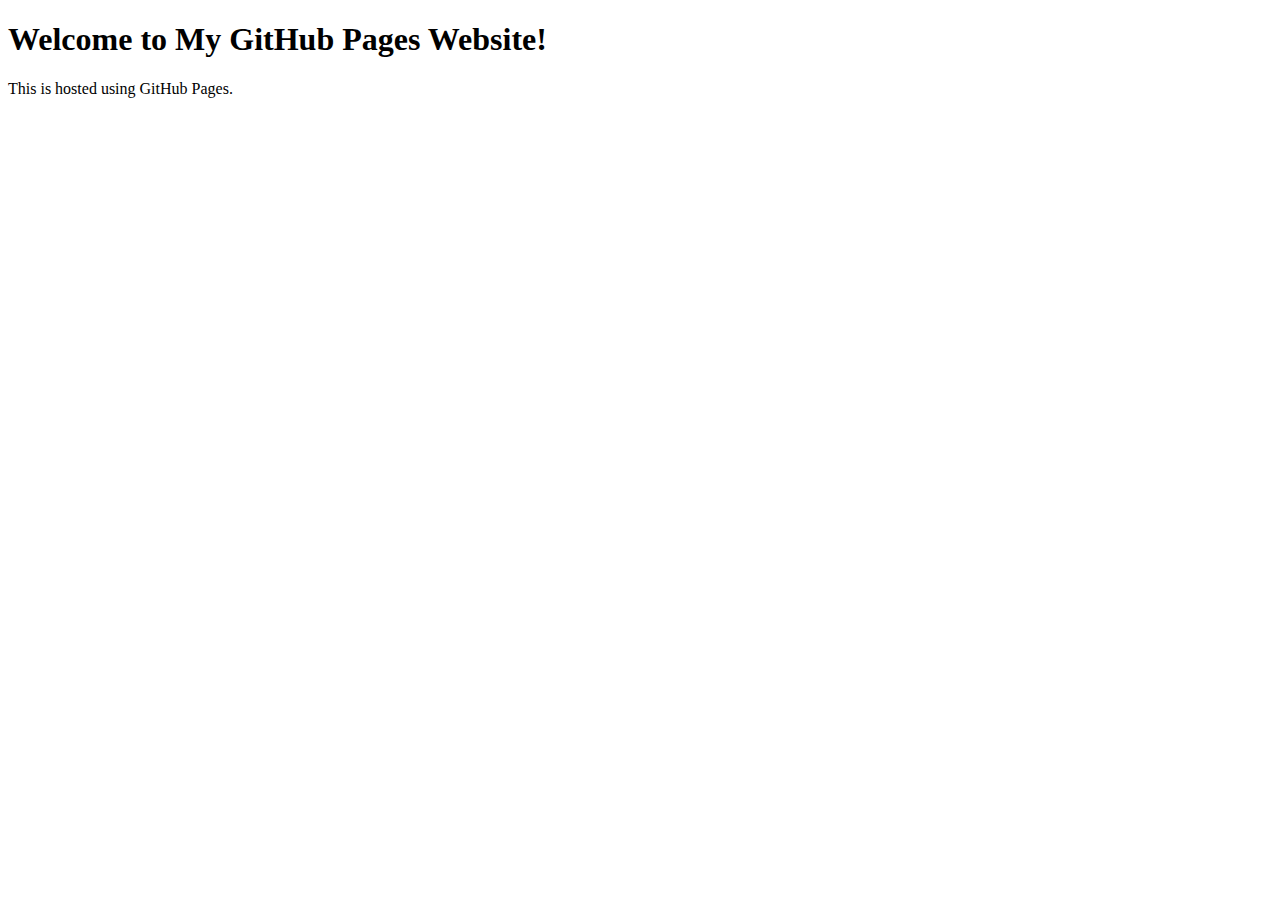
==== index.html @ c1a9a984 "Created index file" ====
<!DOCTYPE html>
<html lang="en">
<head>
    <meta charset="UTF-8">
    <title>My GitHub Page</title>
</head>
<body>
    <h1>Welcome to My GitHub Pages Website!</h1>
    <p>This is hosted using GitHub Pages.</p>
</body>
</html>
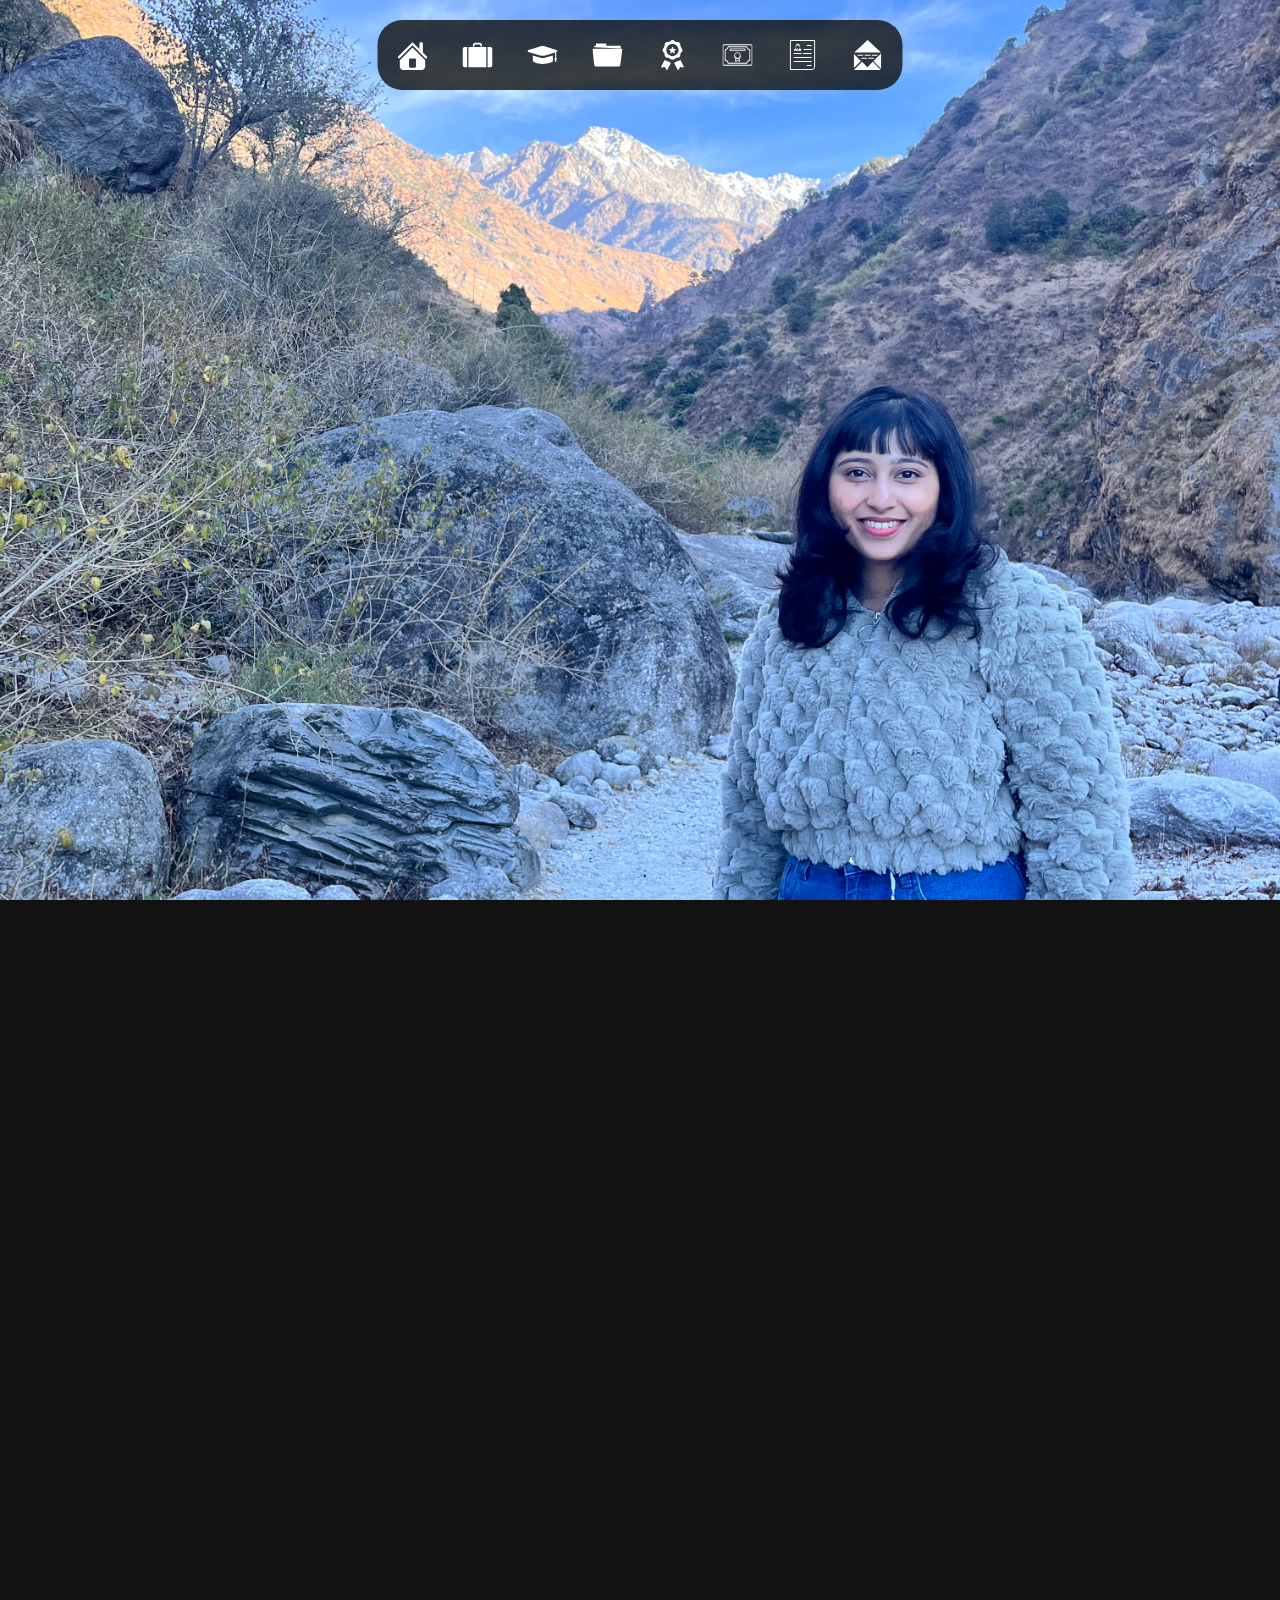
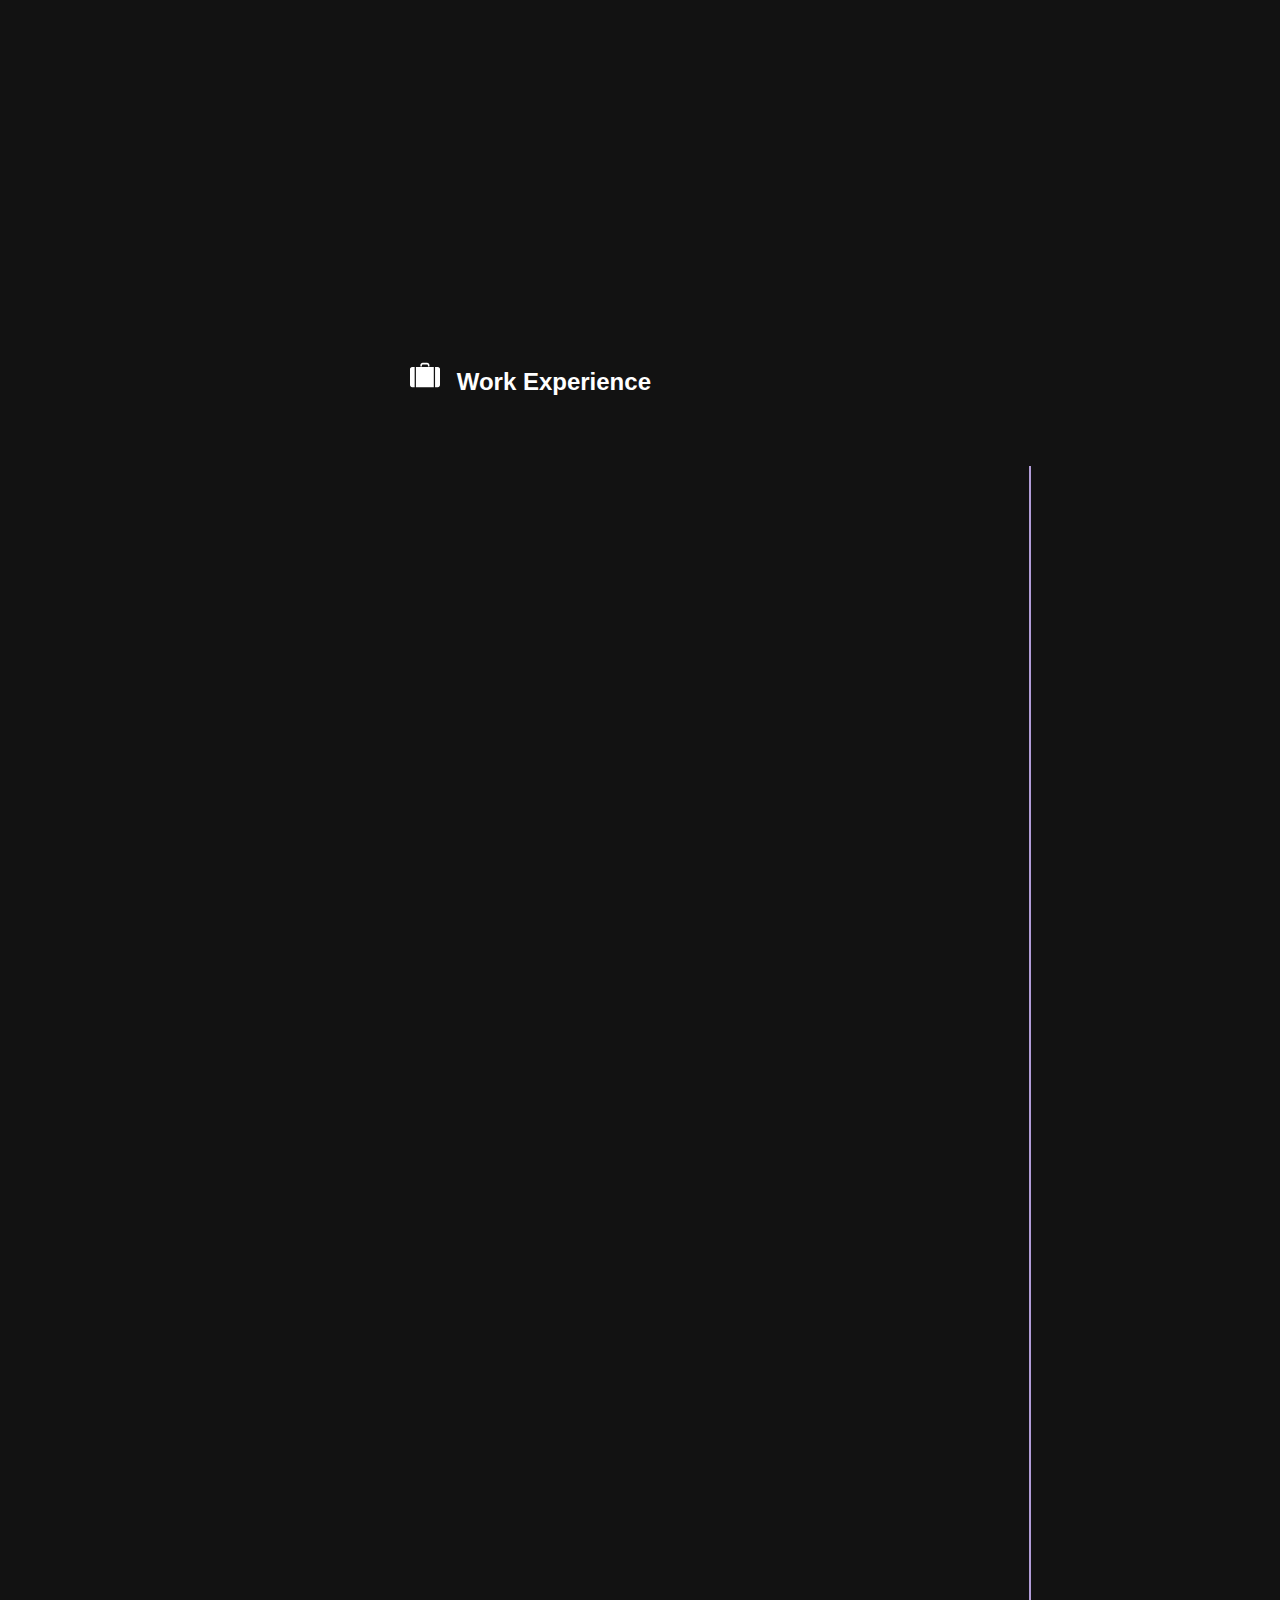
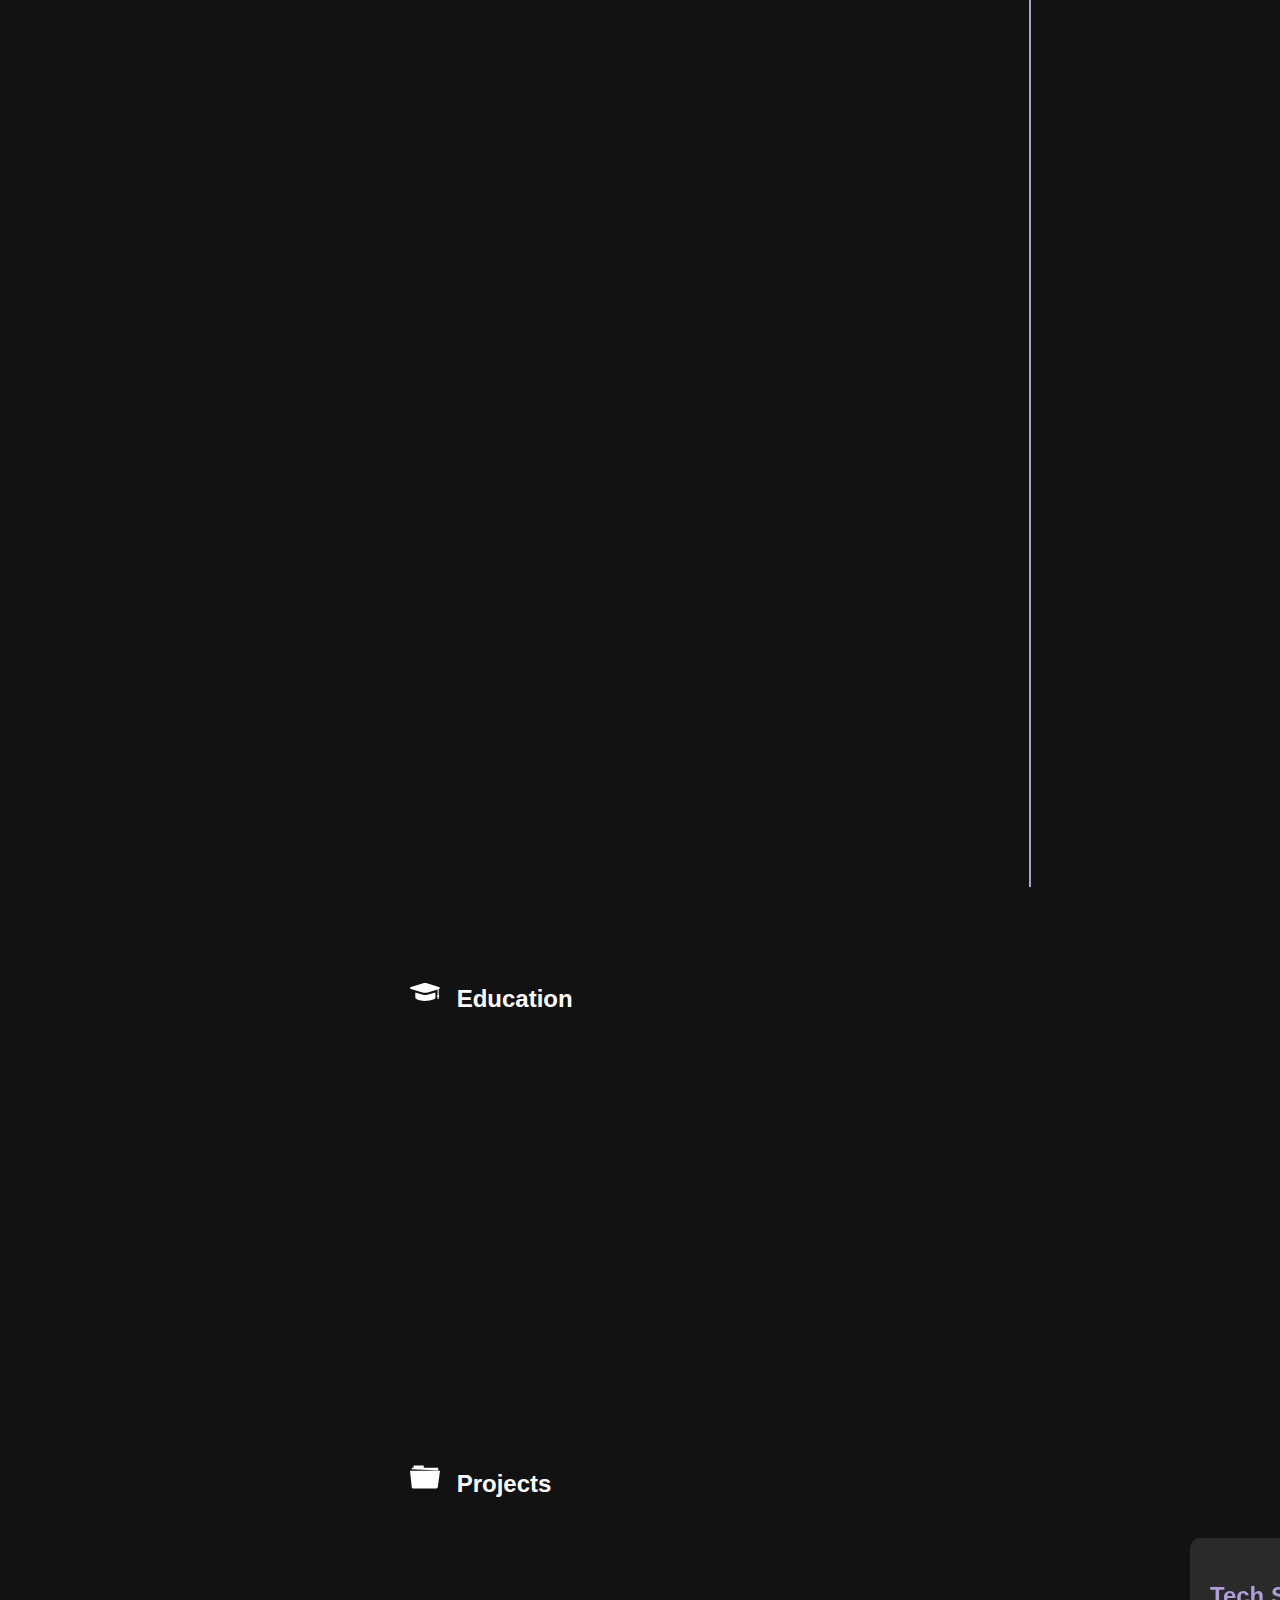
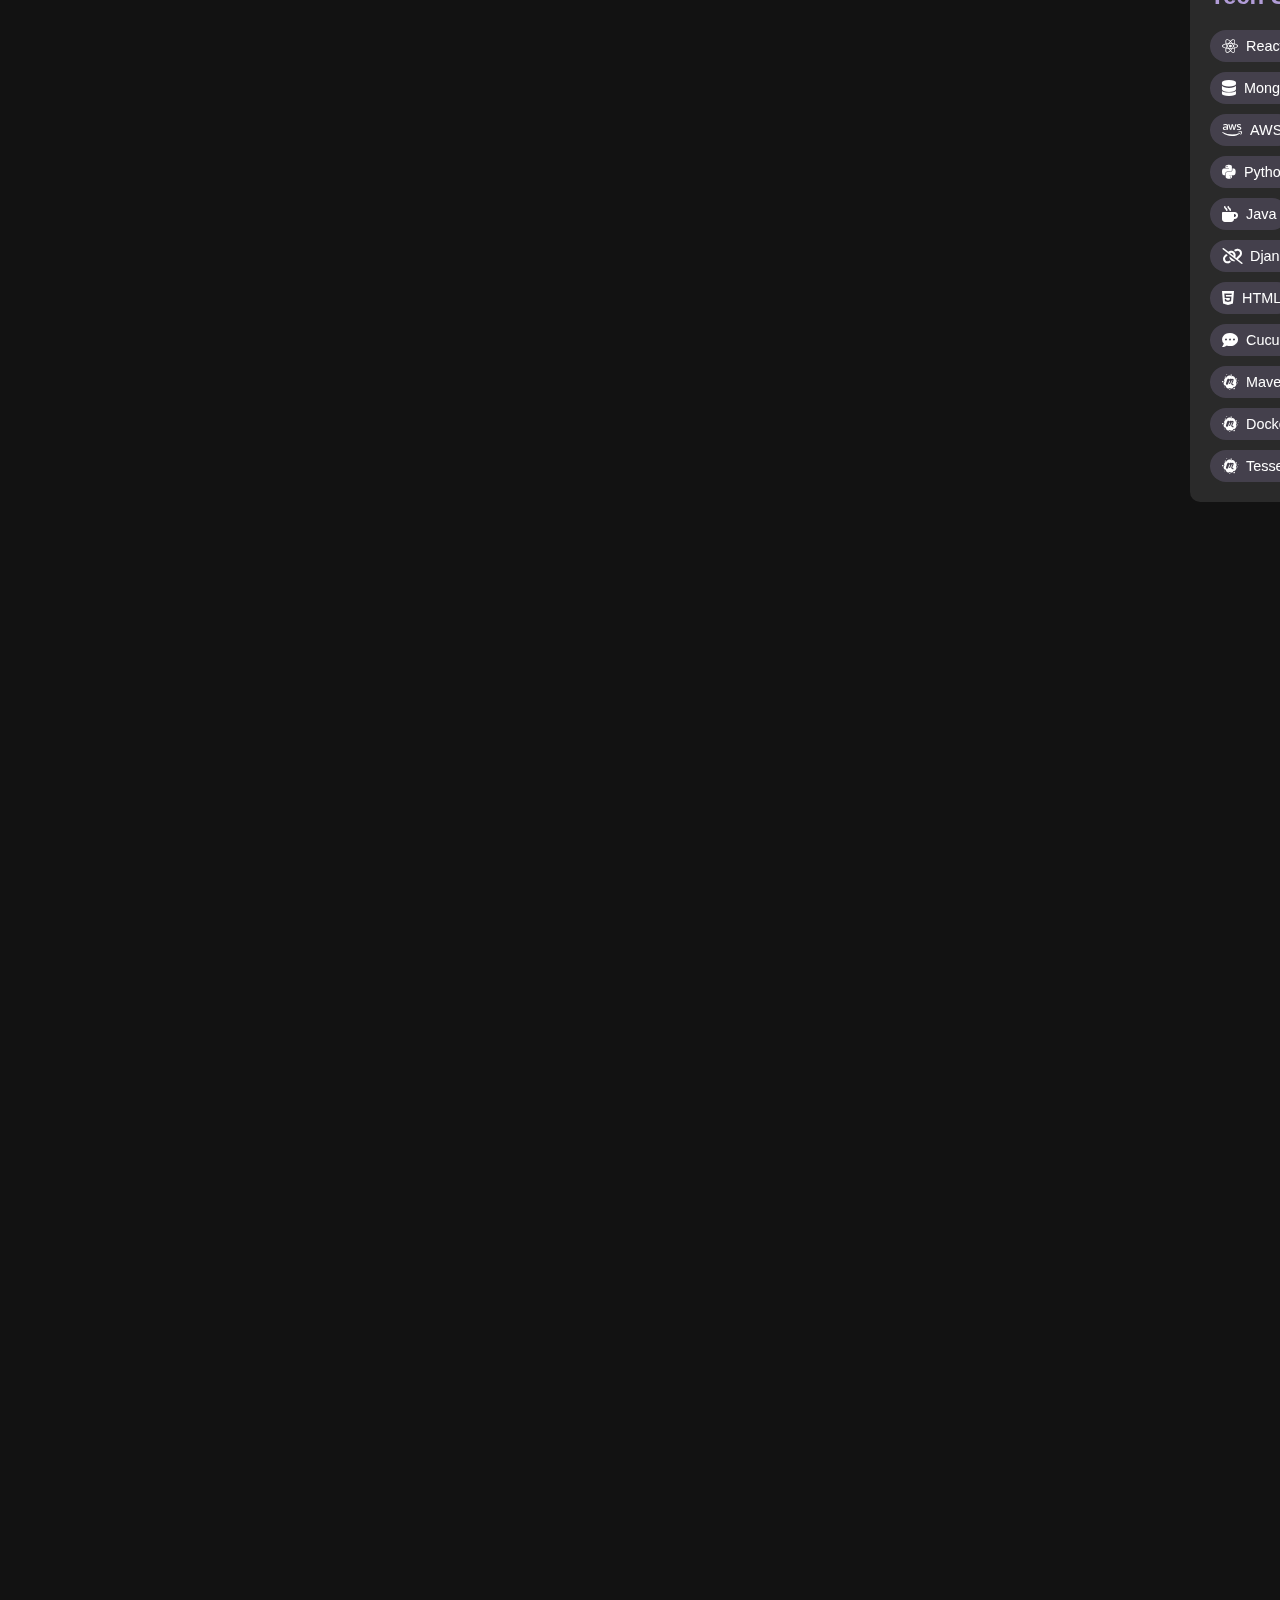
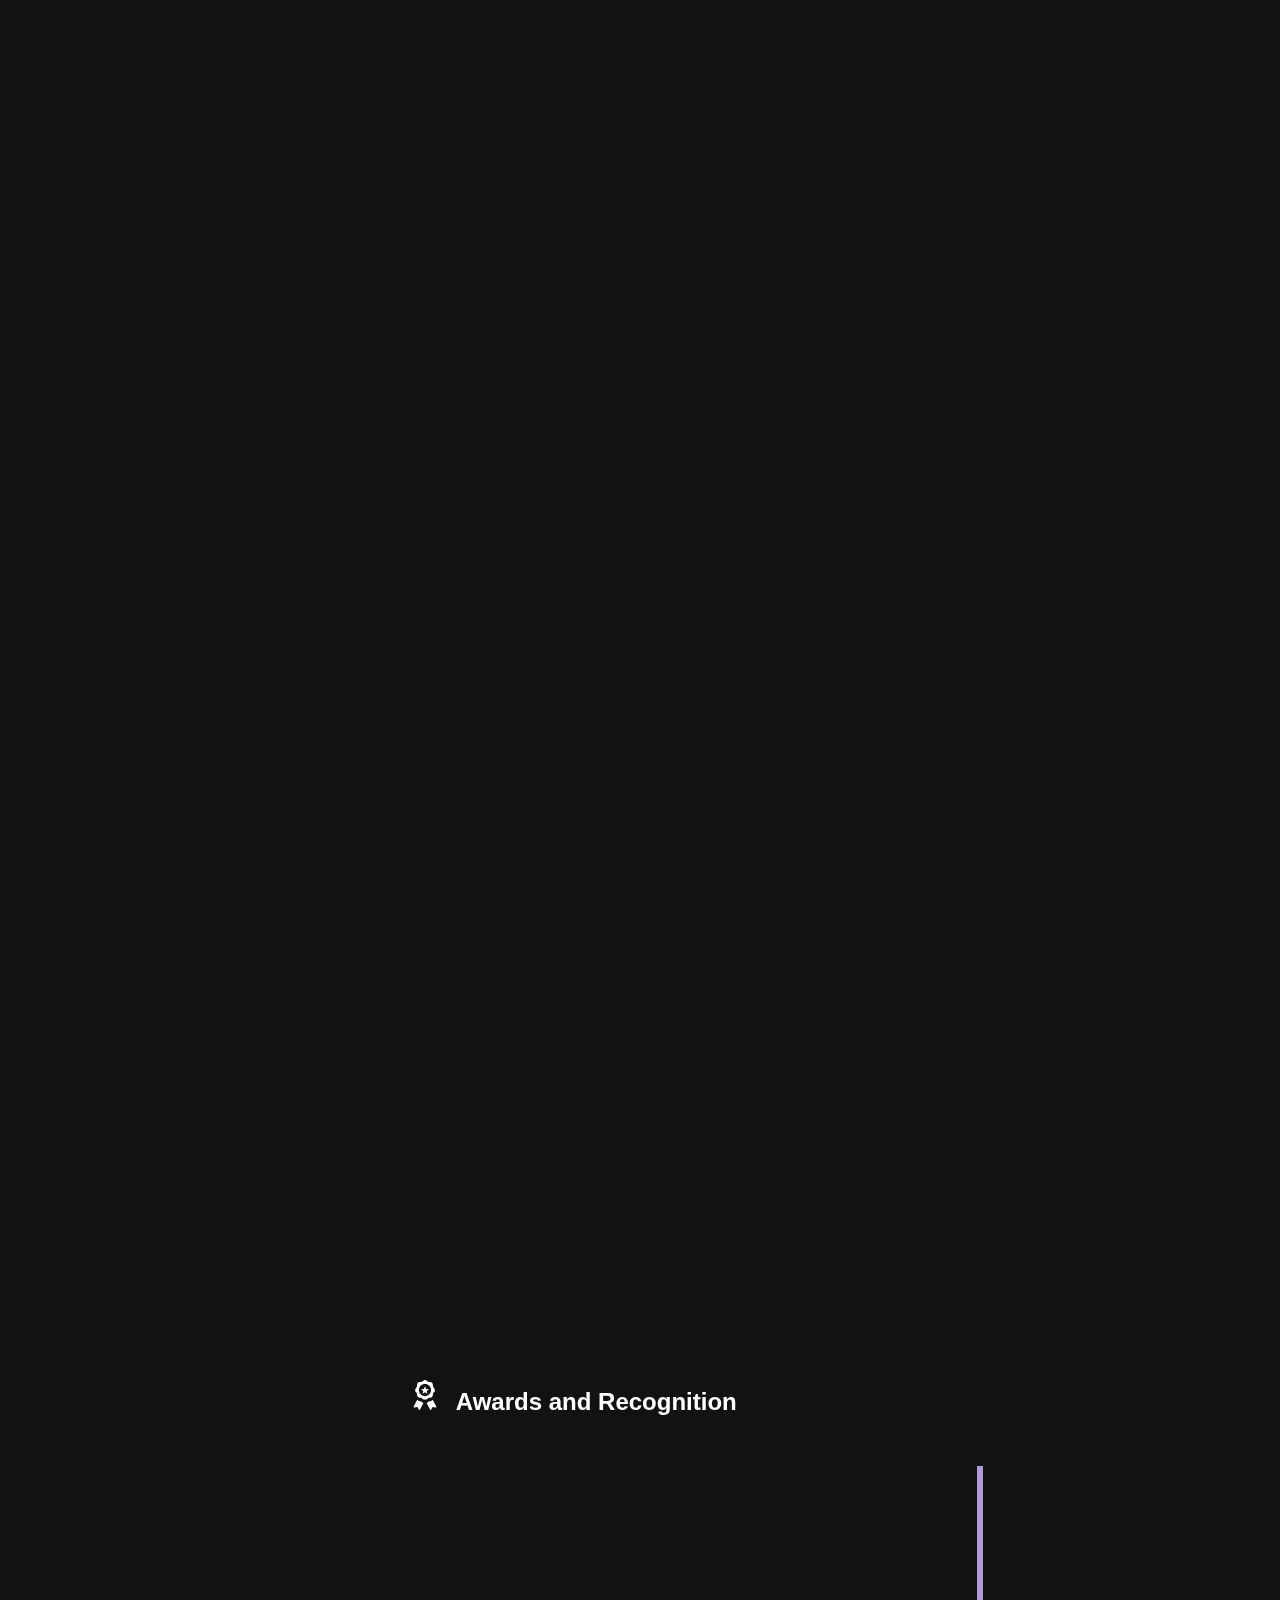
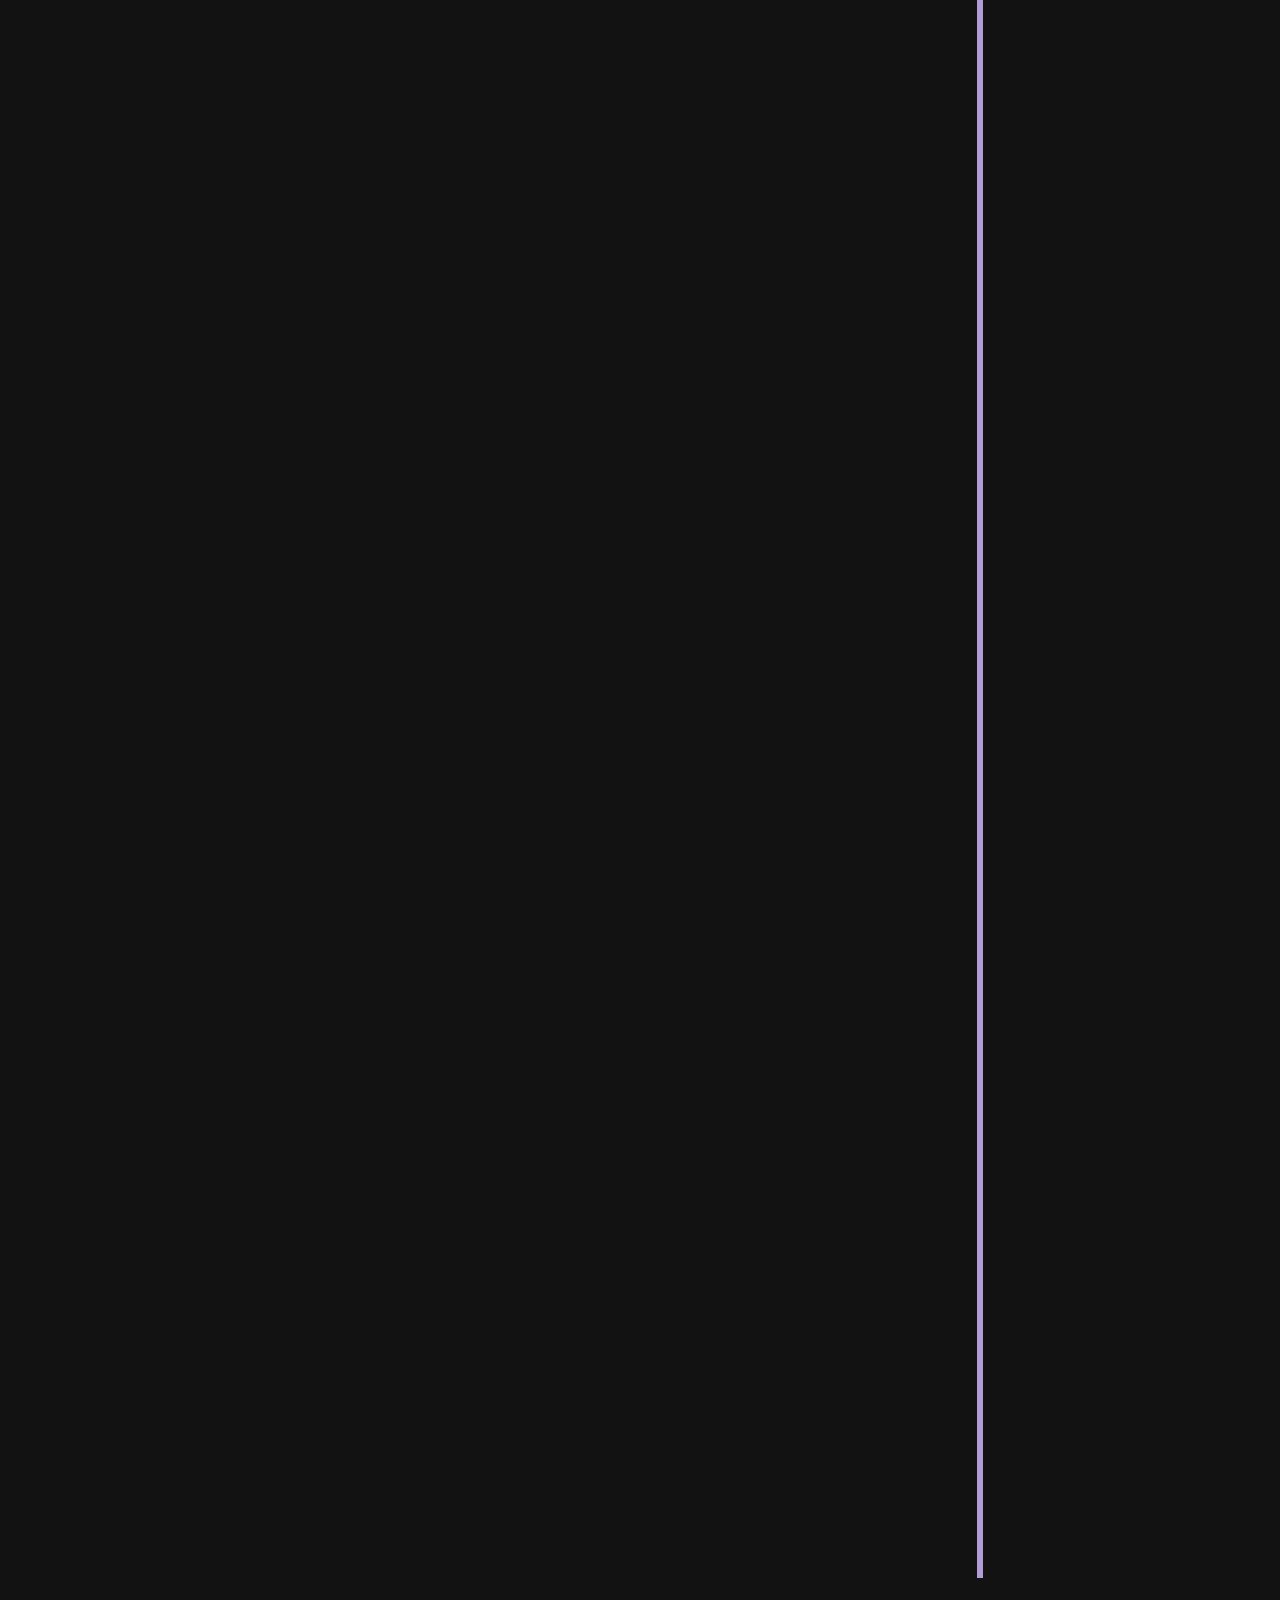
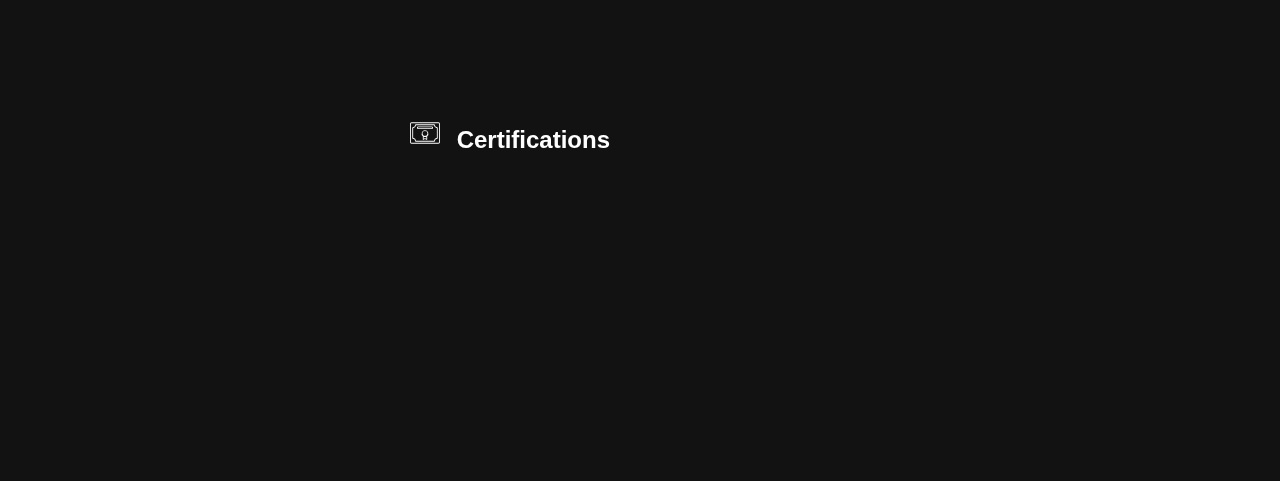
==== commit 953dc5ab: "Update index.html" ====
--- a/index.html
+++ b/index.html
@@ -1,11 +1,719 @@
 <!DOCTYPE html>
 <html lang="en">
+
 <head>
     <meta charset="UTF-8">
-    <title>My GitHub Page</title>
+    <meta name="viewport" content="width=device-width, initial-scale=1.0">
+    <title>Sarah Naik</title>
+    <link rel="icon" href="favicon.svg"/>
+    <link rel="stylesheet" href="styles.css">
+    <link rel="stylesheet" href="https://cdnjs.cloudflare.com/ajax/libs/font-awesome/6.0.0-beta3/css/all.min.css">
 </head>
+
 <body>
-    <h1>Welcome to My GitHub Pages Website!</h1>
-    <p>This is hosted using GitHub Pages.</p>
+    <nav class="navbar">
+        <div class="nav-links">
+            <a href="#fullPageImage" data-description="Home">
+                <svg xmlns="http://www.w3.org/2000/svg" x="0px" y="0px" width="100" height="100" viewBox="0 0 26 26">
+                    <path
+                        d="M 20 2.03125 C 19.449219 2.03125 19 2.480469 19 3.03125 L 19 7.8125 L 13.71875 2.53125 C 13.328125 2.140625 12.671875 2.140625 12.28125 2.53125 L 0.5625 14.28125 C 0.171875 14.671875 0.171875 15.296875 0.5625 15.6875 C 0.953125 16.078125 1.578125 16.078125 1.96875 15.6875 L 13 4.65625 L 24.0625 15.71875 C 24.257813 15.914063 24.523438 16.03125 24.78125 16.03125 C 25.039063 16.03125 25.273438 15.914063 25.46875 15.71875 C 25.859375 15.328125 25.859375 14.703125 25.46875 14.3125 L 22 10.84375 L 22 3.03125 C 22 2.480469 21.550781 2.03125 21 2.03125 Z M 13 6.5 L 2 17.5 L 2 23 C 2 24.65625 3.34375 26 5 26 L 21 26 C 22.65625 26 24 24.65625 24 23 L 24 17.5 Z M 11 16 L 15 16 C 15.550781 16 16 16.449219 16 17 L 16 23 C 16 23.550781 15.550781 24 15 24 L 11 24 C 10.449219 24 10 23.550781 10 23 L 10 17 C 10 16.449219 10.449219 16 11 16 Z">
+                    </path>
+                </svg>
+            </a>
+            <a href="#work" data-description="Work Experience">
+                <svg version="1.1" id="Layer_1" xmlns="http://www.w3.org/2000/svg"
+                    xmlns:xlink="http://www.w3.org/1999/xlink" x="0px" y="0px" viewBox="0 0 122.88 99.83"
+                    style="enable-background:new 0 0 122.88 99.83" xml:space="preserve">
+                    <style type="text/css">
+                        .st0 {
+                            fill-rule: evenodd;
+                            clip-rule: evenodd;
+                        }
+                    </style>
+                    <path class="st0"
+                        d="M8.79,17.04h10.27v82.79H8.79C3.95,99.83,0,95.88,0,91.04V25.82C0,20.99,3.95,17.04,8.79,17.04L8.79,17.04z M52.34,0h17.49c5.44,0,9.89,4.45,9.89,9.89v5.28h-6.3v-5.3c0-1.91-1.56-3.47-3.47-3.47H52.22c-1.91,0-3.47,1.56-3.47,3.47v5.3 h-6.3V9.89C42.45,4.45,46.9,0,52.34,0L52.34,0z M24.28,17.04h73.15v82.79H24.28V17.04L24.28,17.04z M102.65,17.04h11.44 c4.83,0,8.79,3.95,8.79,8.79v65.22c0,4.83-3.95,8.79-8.79,8.79h-11.44V17.04L102.65,17.04z" />
+                </svg>
+            </a>
+            <a href="#education" data-description="Education">
+                <svg version="1.1" id="Layer_1" xmlns="http://www.w3.org/2000/svg"
+                    xmlns:xlink="http://www.w3.org/1999/xlink" x="0px" y="0px" viewBox="0 0 122.88 73.27"
+                    style="enable-background:new 0 0 122.88 73.27" xml:space="preserve">
+                    <style type="text/css">
+                        <![CDATA[
+                        .st0 {
+                            fill-rule: evenodd;
+                            clip-rule: evenodd;
+                        }
+                        ]]>
+                    </style>
+                    <path class="st0"
+                        d="M104.27,58.88l-0.54-19.99l-32.85,9.49c-2.96,0.65-5.88,0.96-8.74,0.97c-3.07,0.01-6.09-0.32-9.06-0.97 L21.7,38.79v20.27c0.9,10.53,31.11,13.75,40.38,14.19c7.43,0.36,36.78-3.52,40.64-9.57C103.55,62.36,104.07,60.76,104.27,58.88 L104.27,58.88z M117.58,24.5v24.43h0.77c0.53,0,0.96,0.43,0.96,0.96v6.57c0,0.52-0.43,0.96-0.96,0.96h-0.77v2.3 c0.98,0.18,1.73,1.05,1.73,2.08v0c0,1.16-0.96,2.12-2.12,2.12h-3.79c-1.16,0-2.12-0.95-2.12-2.12v0c0-1.03,0.75-1.9,1.73-2.08v-2.3 h-0.77c-0.52,0-0.96-0.43-0.96-0.96v-6.57c0-0.53,0.43-0.96,0.96-0.96h0.77v-23L73.03,38.35c-7.24,1.72-14.48,1.84-21.72,0 L7.18,25.18l-3.99-1.19c-4.97-2.03-3.73-6.8,0.9-7.9L54,1.19c5.15-1.47,10.29-1.7,15.44,0l49.01,14.72 c5.33,1.3,6.38,6.23,0.18,8.26L117.58,24.5L117.58,24.5z" />
+                </svg>
+            </a>
+            <a href="#projects" data-description="Projects">
+                <svg version="1.1" id="Layer_1" xmlns="http://www.w3.org/2000/svg"
+                    xmlns:xlink="http://www.w3.org/1999/xlink" x="0px" y="0px" viewBox="0 0 122.88 94.03"
+                    style="enable-background:new 0 0 122.88 94.03" xml:space="preserve">
+                    <style type="text/css">
+                        .st0 {
+                            fill-rule: evenodd;
+                            clip-rule: evenodd;
+                        }
+                    </style>
+                    <path class="st0"
+                        d="M7.27,8.75h7.18V0h41.95v8.75h59.17v11.71l-108.3-5.2V8.75L7.27,8.75z M0,21.61h122.88l-9.07,66.7 c-0.42,3.11-2.59,5.72-5.73,5.72H12.73c-3.14,0-5.4-2.59-5.73-5.73L0,21.61L0,21.61z" />
+                </svg>
+            </a>
+            <a href="#awards" data-description="Awards">
+                <svg version="1.1" id="Layer_1" xmlns="http://www.w3.org/2000/svg"
+                    xmlns:xlink="http://www.w3.org/1999/xlink" x="0px" y="0px" viewBox="0 0 92.35 122.88"
+                    style="enable-background:new 0 0 92.35 122.88" xml:space="preserve">
+                    <style type="text/css">
+                        .st0 {
+                            fill-rule: evenodd;
+                            clip-rule: evenodd;
+                        }
+                    </style>
+                    <path class="st0"
+                        d="M46.18,0.01c2.17-0.09,3.88,0.66,5.61,1.76c2.19,1.39,4.66,4.14,7.71,5.88c4.29,2.45,12.23-0.93,16.29,5.11 c2.37,3.52,2.48,6.28,2.66,9.01c0.19,2.94,0.71,5.65,3.72,9.63c4.99,6.6,6.03,10.99,3.46,15.56c-1.75,3.12-5.44,4.85-6.29,6.83 c-1.82,4.2,0.19,7.37-2.29,12.27c-1.73,3.4-4.39,5.64-7.94,6.78c-2.99,0.96-5.99-0.43-8.39,0.58c-4.21,1.77-7.31,5.88-10.66,6.92 c-1.29,0.4-2.58,0.6-3.87,0.59c-1.29,0.01-2.58-0.19-3.87-0.59c-3.35-1.04-6.45-5.15-10.66-6.92c-2.4-1.01-5.4,0.39-8.39-0.58 c-3.55-1.14-6.21-3.38-7.94-6.78c-2.49-4.9-0.48-8.07-2.29-12.27c-0.85-1.98-4.54-3.71-6.29-6.83C4.16,42.39,5.2,38,10.19,31.41 c3.01-3.98,3.53-6.69,3.72-9.63c0.18-2.73,0.29-5.49,2.66-9.01c4.07-6.04,12.01-2.66,16.29-5.11c3.05-1.74,5.52-4.49,7.71-5.88 C42.29,0.67,44.01-0.09,46.18,0.01L46.18,0.01z M46.18,25.97l4.46,10.9l11.75,0.87l-8.99,7.61l2.8,11.44l-10.02-6.2l-10.02,6.2 l2.8-11.44l-8.99-7.61l11.75-0.87L46.18,25.97L46.18,25.97z M88.96,113.07L77.41,111l-5.73,10.26c-4.16,5.15-6.8-3.32-7.96-6.27 L52.57,93.96c2.57-0.89,5.67-3.46,8.85-6.35c6.35,0.13,12.27-0.97,16.62-6.51l12.81,24.75l1.11,2.38 C92.84,111.32,92.38,113.36,88.96,113.07L88.96,113.07z M3.39,113.07L14.95,111l5.73,10.26c4.16,5.15,6.8-3.32,7.96-6.27 l11.15-21.03c-2.57-0.89-5.67-3.46-8.85-6.35c-6.35,0.13-12.27-0.97-16.62-6.51L1.5,105.85l-1.11,2.38 C-0.49,111.32-0.03,113.36,3.39,113.07L3.39,113.07z M46.06,16.1c13.8,0,24.99,11.19,24.99,24.99c0,13.8-11.19,24.99-24.99,24.99 c-13.8,0-24.99-11.19-24.99-24.99C21.08,27.29,32.26,16.1,46.06,16.1L46.06,16.1z" />
+                </svg>
+            </a>
+            <a href="#certifications" data-description="Certificates">
+                <svg xmlns="http://www.w3.org/2000/svg" viewBox="0 0 512 512" id="certificate">
+                    <path d="M484.5,73.5H27.5A27.54,27.54,0,0,0,0,101V411a27.54,27.54,0,0,0,27.5,27.5h457A27.54,27.54,0,0,0,512,411V101A27.54,27.54,0,0,0,484.5,73.5ZM497,411a12.52,12.52,0,0,1-12.5,12.5H27.5A12.52,12.52,0,0,1,15,411V101A12.52,12.52,0,0,1,27.5,88.5h457A12.52,12.52,0,0,1,497,101Z"></path>
+                    <path d="M466,158.5A42.55,42.55,0,0,1,423.5,116a7.5,7.5,0,0,0-7.5-7.5H96a7.5,7.5,0,0,0-7.5,7.5A42.55,42.55,0,0,1,46,158.5a7.5,7.5,0,0,0-7.5,7.5V346a7.5,7.5,0,0,0,7.5,7.5A42.55,42.55,0,0,1,88.5,396a7.5,7.5,0,0,0,7.5,7.5H416a7.5,7.5,0,0,0,7.5-7.5A42.55,42.55,0,0,1,466,353.5a7.5,7.5,0,0,0,7.5-7.5V166A7.5,7.5,0,0,0,466,158.5ZM458.5,339A57.61,57.61,0,0,0,409,388.5H103A57.61,57.61,0,0,0,53.5,339V173A57.61,57.61,0,0,0,103,123.5H409A57.61,57.61,0,0,0,458.5,173Z"></path>
+                    <path d="M256 208.5a57.46 57.46 0 0 0-37.5 101V366a7.5 7.5 0 0 0 10.85 6.71L256 359.39l26.65 13.32a7.43 7.43 0 0 0 3.35.79 7.5 7.5 0 0 0 7.5-7.5V309.53a57.46 57.46 0 0 0-37.5-101zm22.5 145.36l-19.15-9.57a7.52 7.52 0 0 0-6.7 0l-19.15 9.57V318.91a57.44 57.44 0 0 0 45 0zM256 308.5A42.5 42.5 0 1 1 298.5 266 42.55 42.55 0 0 1 256 308.5zM371 143.5H141a22.5 22.5 0 0 0 0 45H371a22.5 22.5 0 0 0 0-45zm0 30H141a7.5 7.5 0 0 1 0-15H371a7.5 7.5 0 0 1 0 15z"></path>
+                </svg>
+            </a>
+            <a href="Sarah Naik Resume 2025.pdf" download="Résumé" data-description="Résumé">
+                <svg version="1.1" id="Layer_1" xmlns="http://www.w3.org/2000/svg"
+                    xmlns:xlink="http://www.w3.org/1999/xlink" x="0px" y="0px" viewBox="0 0 103.12 122.88"
+                    style="enable-background:new 0 0 103.12 122.88" xml:space="preserve">
+                    <style type="text/css">
+                        .st0 {
+                            fill-rule: evenodd;
+                            clip-rule: evenodd;
+                        }
+                    </style>
+                    <path class="st0"
+                        d="M24.35,30.23l1.48-0.04l1.23-0.03c-1.44-4.42-0.96-8.49,2.5-11.95c0.59,1.9,1.9,3.46,4.14,4.62 c1.07,0.8,2.11,1.76,3.11,2.86c0.18-0.73-0.5-1.62-1.32-2.54c0.76,0.38,1.46,0.9,1.95,1.91c0.57,1.17,0.57,2.16,0.38,3.44 c-0.09,0.59-0.23,1.15-0.44,1.65h2.05c2.16-4.62,0.79-11.49-3.63-14.39c-1.35-0.89-2.33-0.86-3.92-0.86 c-1.82,0-2.75,0.06-4.31,1.09c-2.3,1.52-3.71,4.15-4.31,7.8C23.16,25.62,23.08,28.77,24.35,30.23L24.35,30.23L24.35,30.23z M1.18,122.01C0.49,121.69,0,121,0,120.18V2c0-1.1,0.89-2,2-2H21.4h79.72c1.1,0,2,0.89,2,2v107.73c0,0.11-0.01,0.21-0.02,0.31 c-0.28,3.93-1.56,6.99-3.86,9.18c-2.3,2.18-5.53,3.4-9.72,3.64c-0.09,0.01-0.17,0.02-0.26,0.02H2.83 C2.15,122.88,1.54,122.53,1.18,122.01L1.18,122.01z M99.13,109.68V3.99H21.4H3.99v114.9h85.26l0.04,0c3.21-0.18,5.61-1.04,7.2-2.55 C98.06,114.85,98.93,112.62,99.13,109.68L99.13,109.68z M16.82,90.07c-1.09,0-1.98-0.89-1.98-2c0-1.1,0.88-2,1.98-2h70.5 c1.09,0,1.98,0.89,1.98,2c0,1.1-0.88,2-1.98,2H16.82L16.82,90.07z M17.14,73.77c-1.09,0-1.98-0.89-1.98-2s0.88-2,1.98-2h70 c1.09,0,1.98,0.89,1.98,2s-0.88,2-1.98,2H17.14L17.14,73.77z M16.82,57.46c-1.09,0-1.98-0.89-1.98-2s0.88-2,1.98-2h30.13 c1.09,0,1.98,0.89,1.98,2s-0.88,2-1.98,2H16.82L16.82,57.46z M54.64,57.46c-1.09,0-1.98-0.89-1.98-2s0.88-2,1.98-2h32.5 c1.09,0,1.98,0.89,1.98,2s-0.88,2-1.98,2H54.64L54.64,57.46z M57.91,41.16c-1.09,0-1.98-0.89-1.98-2c0-1.1,0.88-2,1.98-2h29.23 c1.09,0,1.98,0.89,1.98,2c0,1.1-0.88,2-1.98,2H57.91L57.91,41.16z M70.47,106.37c-1.09,0-1.98-0.89-1.98-2c0-1.1,0.88-2,1.98-2 h16.68c1.09,0,1.98,0.89,1.98,2c0,1.1-0.88,2-1.98,2H70.47L70.47,106.37z M70.47,24.86c-1.09,0-1.98-0.89-1.98-2 c0-1.1,0.88-2,1.98-2h16.68c1.09,0,1.98,0.89,1.98,2c0,1.1-0.88,2-1.98,2H70.47L70.47,24.86z M39.87,37.32 c-0.84-1.68-1.9-3.11-3.14-4.45c2.33,0.9,4.71,1.79,6.47,2.9c1.12,0.7,1.7,1.23,2.16,2.08c1.36,2.56,1.33,2.76,1.55,5.74h-30.1 c0.22-2.97,0.19-3.18,1.55-5.74c0.45-0.85,1.03-1.38,2.16-2.08c1.76-1.11,4.14-2,6.47-2.9c-1.24,1.34-2.3,2.77-3.14,4.45l2.43-0.06 l5.58,4.85l5.58-4.85L39.87,37.32L39.87,37.32L39.87,37.32z M29.99,38.64l1.11-3.84l-0.54-0.59c-0.24-0.36-0.3-0.67-0.16-0.94 c0.29-0.58,0.9-0.47,1.47-0.47c0.59,0,1.33-0.11,1.52,0.63c0.06,0.25-0.02,0.51-0.19,0.78l-0.54,0.59l1.11,3.84l-1.88,1.49 L29.99,38.64L29.99,38.64L29.99,38.64z" />
+                </svg>
+            </a>
+            <a href="mailto:sarahnaik1@gmail.com" data-description="Contact Me">
+                <svg version="1.1" id="Layer_1" xmlns="http://www.w3.org/2000/svg"
+                    xmlns:xlink="http://www.w3.org/1999/xlink" x="0px" y="0px" width="111.206px" height="122.88px"
+                    viewBox="0 0 111.206 122.88" enable-background="new 0 0 111.206 122.88" xml:space="preserve">
+                    <path fill-rule="evenodd" clip-rule="evenodd"
+                        d="M1.062,51.421h110.145L56.194,0L1.062,51.421L1.062,51.421z M30.093,72.771H53.41 v4.507H30.093V72.771L30.093,72.771z M55.231,111.471l21.907-21.908l33.317,33.317H66.64h-22.82H0.002l33.32-33.317L55.231,111.471 L55.231,111.471z M0,114.798l28.605-28.605L0,57.587V114.798L0,114.798z M111.142,117.535L79.8,86.192l31.342-31.342V117.535 L111.142,117.535z M58.854,72.771h23.317v4.507H58.854V72.771L58.854,72.771z M14.809,59.993h23.319v4.506H14.809V59.993 L14.809,59.993z M73.015,59.993h23.319v4.506H73.015V59.993L73.015,59.993z M44.255,59.993h23.317v4.506H44.255V59.993 L44.255,59.993z" />
+                </svg>
+            </a>
+        </div>
+    </nav>
+
+    <div class="full-page-image" id="fullPageImage">
+        <img src="main-image.jpg" alt="Main Image" class="main-image">
+    </div>
+
+    <div class="container">
+        <div class="image-card" id="imageCard"></div>
+        <div class="content">
+            <div class="section" id="work">
+                <h2> <svg version="1.1" id="Layer_1" xmlns="http://www.w3.org/2000/svg"
+                        xmlns:xlink="http://www.w3.org/1999/xlink" x="0px" y="0px" viewBox="0 0 122.88 99.83"
+                        style="enable-background:new 0 0 122.88 99.83" xml:space="preserve">
+                        <style type="text/css">
+                            .st0 {
+                                fill-rule: evenodd;
+                                clip-rule: evenodd;
+                            }
+                        </style>
+                        <path class="st0"
+                            d="M8.79,17.04h10.27v82.79H8.79C3.95,99.83,0,95.88,0,91.04V25.82C0,20.99,3.95,17.04,8.79,17.04L8.79,17.04z M52.34,0h17.49c5.44,0,9.89,4.45,9.89,9.89v5.28h-6.3v-5.3c0-1.91-1.56-3.47-3.47-3.47H52.22c-1.91,0-3.47,1.56-3.47,3.47v5.3 h-6.3V9.89C42.45,4.45,46.9,0,52.34,0L52.34,0z M24.28,17.04h73.15v82.79H24.28V17.04L24.28,17.04z M102.65,17.04h11.44 c4.83,0,8.79,3.95,8.79,8.79v65.22c0,4.83-3.95,8.79-8.79,8.79h-11.44V17.04L102.65,17.04z" />
+                    </svg> Work Experience</h2>
+                <div class="timeline">
+                    <!-- Timeline Item 1 -->
+                    <div class="timeline-item">
+                        <div class="timeline-date">Jun 2023 – Present</div>
+                        <div class="timeline-content">
+                            <h3>Consultant Specialist</h3>
+                            <h4>HSBC Technology </h4>
+                            <p>
+                                - Led a team of 20 engineers in designing and implementing scalable software solutions,
+                                improving system performance.<br />
+                                - Championed DevOps best practices, integrating and creating CI/CD pipelines that
+                                decreased release cycles.<br />
+                                - Mentored junior developers, fostering a culture of continuous learning and
+                                innovation.<br />
+                                - Collaborated with cross-functional teams to define technical roadmaps and align
+                                development efforts with business objectives.<br />
+                                - Developed and optimized React-based front-end applications, enhancing user experience
+                                and performance.<br />
+                                - Drove innovation by introducing new technologies and best practices to improve code
+                                efficiency and maintainability.<br />
+
+                            </p>
+                        </div>
+                    </div>
+
+                    <!-- Timeline Item 2 -->
+                    <div class="timeline-item">
+                        <div class="timeline-date">Apr 2022 – May 2023</div>
+                        <div class="timeline-content">
+                            <h3>Senior Software Engineer</h3>
+                            <h4>HSBC Technology</h4>
+                            <p>
+                                - Developed and optimized backend services, resulting in a 20% reduction in response
+                                time.<br />
+                                - Designed and implemented RESTful APIs to support frontend applications and third-party
+                                integrations.<br />
+                                - Led the migration of legacy systems to cloud-native solutions, enhancing system
+                                reliability and scalability.<br />
+                                - Conducted code reviews and enforced best coding practices to improve code quality and
+                                maintainability.<br />
+                                - Built and maintained React components and frontend architecture to streamline
+                                application development.<br />
+                                - Spearheaded innovation efforts by exploring and integrating emerging technologies into
+                                the development process.<br />
+
+                            </p>
+                        </div>
+                    </div>
+
+                    <!-- Timeline Item 3 -->
+                    <div class="timeline-item">
+                        <div class="timeline-date">Jan 2020 – Mar 2022</div>
+                        <div class="timeline-content">
+                            <h3>Software Engineer</h3>
+                            <h4>HSBC Technology</h4>
+                            <p>
+                                - Developed and maintained enterprise-grade applications, ensuring high performance and
+                                scalability.<br />
+                                - Collaborated with cross-functional teams to design and implement software solutions
+                                tailored to business needs.<br />
+                                - Participated in the development and optimization of APIs and database
+                                structures.<br />
+                                - Provided technical support and troubleshooting for production issues, improving system
+                                reliability.<br />
+                                - Assisted in the transition from monolithic architecture to microservices for better
+                                scalability.<br />
+                                - Encouraged innovation by identifying process improvements and introducing automation
+                                tools to enhance productivity.<br />
+
+                            </p>
+                        </div>
+                    </div>
+
+                    <!-- Timeline Item 4 -->
+                    <div class="timeline-item">
+                        <div class="timeline-date">Jul 2019 – Dec 2019</div>
+                        <div class="timeline-content">
+                            <h3>Trainee Software Engineer</h3>
+                            <h4>HSBC Technology</h4>
+                            <p>
+                                - Assisted in the development and testing of software applications, ensuring compliance
+                                with best practices.<br />
+                                - Gained hands-on experience with software development lifecycle processes and coding
+                                standards.<br />
+                                - Contributed to documentation and knowledge-sharing initiatives within the team.<br />
+                                - Participated in Agile sprints, learning about project management methodologies and
+                                team collaboration.<br />
+
+                            </p>
+                        </div>
+                    </div>
+                </div>
+            </div>
+            <div class="section" id="education">
+                <h2><svg version="1.1" id="Layer_1" xmlns="http://www.w3.org/2000/svg"
+                        xmlns:xlink="http://www.w3.org/1999/xlink" x="0px" y="0px" viewBox="0 0 122.88 73.27"
+                        style="enable-background:new 0 0 122.88 73.27" xml:space="preserve">
+                        <style type="text/css">
+                            <![CDATA[
+                            .st0 {
+                                fill-rule: evenodd;
+                                clip-rule: evenodd;
+                            }
+                            ]]>
+                        </style>
+                        <path class="st0"
+                            d="M104.27,58.88l-0.54-19.99l-32.85,9.49c-2.96,0.65-5.88,0.96-8.74,0.97c-3.07,0.01-6.09-0.32-9.06-0.97 L21.7,38.79v20.27c0.9,10.53,31.11,13.75,40.38,14.19c7.43,0.36,36.78-3.52,40.64-9.57C103.55,62.36,104.07,60.76,104.27,58.88 L104.27,58.88z M117.58,24.5v24.43h0.77c0.53,0,0.96,0.43,0.96,0.96v6.57c0,0.52-0.43,0.96-0.96,0.96h-0.77v2.3 c0.98,0.18,1.73,1.05,1.73,2.08v0c0,1.16-0.96,2.12-2.12,2.12h-3.79c-1.16,0-2.12-0.95-2.12-2.12v0c0-1.03,0.75-1.9,1.73-2.08v-2.3 h-0.77c-0.52,0-0.96-0.43-0.96-0.96v-6.57c0-0.53,0.43-0.96,0.96-0.96h0.77v-23L73.03,38.35c-7.24,1.72-14.48,1.84-21.72,0 L7.18,25.18l-3.99-1.19c-4.97-2.03-3.73-6.8,0.9-7.9L54,1.19c5.15-1.47,10.29-1.7,15.44,0l49.01,14.72 c5.33,1.3,6.38,6.23,0.18,8.26L117.58,24.5L117.58,24.5z" />
+                    </svg> Education</h2>
+                <div class="stepper-timeline">
+                    <!-- Stepper Item 1 -->
+                    <div class="stepper-item">
+                        <div class="stepper-icon">🎓</div> <!-- Add an icon -->
+                        <div class="stepper-content">
+                            <h3>Bachelor of Engineering</h3>
+                            <h4>Pune Institute of Computer Technology </h4>
+                            <div class="stepper-date">2015 - 2019</div>
+                            <p>
+                                - Relevant Coursework: Software Engineering, Data Structures, Cloud Computing, AI/ML
+                            </p>
+                        </div>
+                    </div>
+                </div>
+            </div>
+            <div class="section" id="projects">
+                <h2> <svg version="1.1" id="Layer_1" xmlns="http://www.w3.org/2000/svg"
+                        xmlns:xlink="http://www.w3.org/1999/xlink" x="0px" y="0px" viewBox="0 0 122.88 94.03"
+                        style="enable-background:new 0 0 122.88 94.03" xml:space="preserve">
+                        <style type="text/css">
+                            .st0 {
+                                fill-rule: evenodd;
+                                clip-rule: evenodd;
+                            }
+                        </style>
+                        <path class="st0"
+                            d="M7.27,8.75h7.18V0h41.95v8.75h59.17v11.71l-108.3-5.2V8.75L7.27,8.75z M0,21.61h122.88l-9.07,66.7 c-0.42,3.11-2.59,5.72-5.73,5.72H12.73c-3.14,0-5.4-2.59-5.73-5.73L0,21.61L0,21.61z" />
+                    </svg> Projects</h2>
+                <div class="projects-container">
+                    <!-- Project List on the Left -->
+                    <div class="project-list">
+                        <!-- Project 1 -->
+                        <div class="project-item" data-tech-stack="React,Node.js,AWS,AI/ML,Flask,Python,Express,Javascript">
+                            <div class="project-content">
+                                <h3>Document Classifier and Extractor </h3>
+                                <p>
+                                    This <b>AI-powered tool</b> automatically <b>classifies documents</b> into various categories, such as invoices, contracts, receipts, and reports. In addition to classification, the tool performs <b>information extraction</b>, identifying key data points like names, dates, addresses, and reference numbers. Extracted information is then used to <b>pre-fill forms</b> accurately, reducing manual data entry, minimizing errors, and streamlining document processing workflows. This tool is ideal for automating tasks in industries such as finance, legal, healthcare, and logistics, enhancing operational efficiency and productivity.
+                                </p>
+                            </div>
+                            <div class="project-images">
+                                <div class="carousel">
+                                    <div class="carousel-inner">
+                                        <div class="carousel-item active">
+                                            <img src="project1-img1.png" alt="Document Classifier and Extractor 1">
+                                        </div>
+                                        <div class="carousel-item">
+                                            <img src="project1-img2.png" alt="Document Classifier and Extractor 2">
+                                        </div>
+                                    </div>
+                                    <button class="carousel-button prev">
+                                        <i class="fas fa-chevron-left"></i> <!-- Chevron-left icon -->
+                                    </button>
+                                    <button class="carousel-button next">
+                                        <i class="fas fa-chevron-right"></i> <!-- Chevron-right icon -->
+                                    </button>            
+                                </div>
+                            </div>
+                        </div>
+
+                        <!-- Project 2 -->
+                        <div class="project-item" data-tech-stack="React,Node.js,AWS,AI/ML,Flask,Python,Express,Java,Javascript,Spring Boot">
+                            <div class="project-content">
+                                <h3>Validation Framework</h3>
+                                <p>
+                                    This <b>AI-powered validation framework</b> provides a <b>business-driven approach</b> to ensure data accuracy, compliance, and consistency across various processes. Leveraging <b>Gen AI</b>, the tool automatically checks, verifies, and validates forms, or user inputs against predefined business rules and AI-driven insights. It helps organizations detect anomalies, enforce regulatory requirements, and maintain high data integrity, reducing manual effort and operational risks. This solution is ideal for industries such as <b>finance, healthcare, legal, and logistics</b>, where precise validation is critical for decision-making and compliance.
+                                </p>
+                            </div>
+                            <div class="project-images">
+                                <div class="carousel">
+                                    <div class="carousel-inner">
+                                        <div class="carousel-item active">
+                                            <img src="project2-img1.png" alt="Validation Framework">
+                                        </div>
+                                    </div>
+                                    <button class="carousel-button prev">
+                                        <i class="fas fa-chevron-left"></i> <!-- Chevron-left icon -->
+                                    </button>
+                                    <button class="carousel-button next">
+                                        <i class="fas fa-chevron-right"></i> <!-- Chevron-right icon -->
+                                    </button>
+
+                                </div>
+                            </div>
+                        </div>
+
+                        <!-- Project 3 -->
+                        <div class="project-item" data-tech-stack="Java,Spring Boot">
+                            <div class="project-content">
+                                <h3>API Orchestration</h3>
+                                <p>
+                                    Designed and Implemented a centralized <b>API orchestration layer</b> to optimize request handling and streamline inter-service communication across multiple markets.
+                                </p>
+                            </div>
+                            <div class="project-images">
+                                <div class="carousel">
+                                    <div class="carousel-inner">
+                                        <div class="carousel-item active">
+                                            <img src="project3-img1.png" alt="Validation Framework">
+                                        </div>
+                                    </div>
+                                    <button class="carousel-button prev">
+                                        <i class="fas fa-chevron-left"></i> <!-- Chevron-left icon -->
+                                    </button>
+                                    <button class="carousel-button next">
+                                        <i class="fas fa-chevron-right"></i> <!-- Chevron-right icon -->
+                                    </button>
+
+                                </div>
+                            </div>
+                        </div>
+
+                        <!-- Project 4 -->
+                        <div class="project-item" data-tech-stack="React,Node.js,AWS,AI/ML,Javascript,Flask,Python,Express,GoLang,Docker,CouchDB,Tesseract,Hyperledger Fabric">
+                            <div class="project-content">
+                                <h3>Digital Signature Platform</h3>
+                                <p>
+                                    Designed and Implemented a <b>plug and play utility</b> using private <b>blockchain architecture</b> that enables users to <b>digitally sign documents</b> seamlessly without manual intervention. The platform integrates effortlessly into existing workflows, leveraging <b>cryptographic encryption, AI-driven authentication</b> to prevent fraud and unauthorized modifications.
+                                </p>
+                            </div>
+                            <div class="project-images">
+                                <div class="carousel">
+                                    <div class="carousel-inner">
+                                        <div class="carousel-item active">
+                                            <img src="project4-img1.png" alt="Validation Framework">
+                                        </div>
+                                    </div>
+                                    <button class="carousel-button prev">
+                                        <i class="fas fa-chevron-left"></i> <!-- Chevron-left icon -->
+                                    </button>
+                                    <button class="carousel-button next">
+                                        <i class="fas fa-chevron-right"></i> <!-- Chevron-right icon -->
+                                    </button>
+
+                                </div>
+                            </div>
+                        </div>
+
+                         <!-- Project 5 -->
+                         <div class="project-item" data-tech-stack="Django,Python,HTML,CSS,Javascript">
+                            <div class="project-content">
+                                <h3>Seat Booking App</h3>
+                                <p>
+                                    Designed and Implemented a centralized <b>API orchestration layer</b> to optimize request handling and streamline inter-service communication across multiple markets.
+                                </p>
+                            </div>
+                            <div class="project-images">
+                                <div class="carousel">
+                                    <div class="carousel-inner">
+                                        <div class="carousel-item active">
+                                            <img src="project5-img1.png" alt="Validation Framework">
+                                        </div>
+                                    </div>
+                                    <button class="carousel-button prev">
+                                        <i class="fas fa-chevron-left"></i> <!-- Chevron-left icon -->
+                                    </button>
+                                    <button class="carousel-button next">
+                                        <i class="fas fa-chevron-right"></i> <!-- Chevron-right icon -->
+                                    </button>
+
+                                </div>
+                            </div>
+                        </div>
+
+                        <!-- Project 6 -->
+                        <div class="project-item" data-tech-stack="AWS,Java,Maven,Spring Boot">
+                            <div class="project-content">
+                                <h3>Automated API Documentation </h3>
+                                <p>
+                                    Designed and Implemented a centralized <b>API orchestration layer</b> to optimize request handling and streamline inter-service communication across multiple markets.
+                                </p>
+                            </div>
+                            <div class="project-images">
+                                <div class="carousel">
+                                    <div class="carousel-inner">
+                                        <div class="carousel-item active">
+                                            <img src="project6-img1.png" alt="Validation Framework">
+                                        </div>
+                                    </div>
+                                    <button class="carousel-button prev">
+                                        <i class="fas fa-chevron-left"></i> <!-- Chevron-left icon -->
+                                    </button>
+                                    <button class="carousel-button next">
+                                        <i class="fas fa-chevron-right"></i> <!-- Chevron-right icon -->
+                                    </button>
+
+                                </div>
+                            </div>
+                        </div>
+
+                        <!-- Project 7 -->
+                        <div class="project-item" data-tech-stack="React,Node.js,AWS,AI/ML,Flask,Python,Express,Javascript,MongoDB">
+                            <div class="project-content">
+                                <h3>Robo Advisor</h3>
+                                <p>
+                                    Designed and Implemented a centralized <b>API orchestration layer</b> to optimize request handling and streamline inter-service communication across multiple markets.
+                                </p>
+                            </div>
+                            <div class="project-images">
+                                <div class="carousel">
+                                    <div class="carousel-inner">
+                                        <div class="carousel-item active">
+                                            <img src="project7-img1.png" alt="Document Classifier and Extractor 1">
+                                        </div>
+                                        <div class="carousel-item">
+                                            <img src="project7-img2.png" alt="Document Classifier and Extractor 2">
+                                        </div>
+                                    </div>
+                                    <button class="carousel-button prev">
+                                        <i class="fas fa-chevron-left"></i> <!-- Chevron-left icon -->
+                                    </button>
+                                    <button class="carousel-button next">
+                                        <i class="fas fa-chevron-right"></i> <!-- Chevron-right icon -->
+                                    </button>
+
+                                </div>
+                            </div>
+                        </div>
+
+
+                        <!-- Project 8 -->
+                        <div class="project-item" data-tech-stack="Java,JSONPath,Maven,Spring Boot">
+                            <div class="project-content">
+                                <h3>Email Utility </h3>
+                                <p>
+                                    Designed and Implemented a centralized <b>API orchestration layer</b> to optimize request handling and streamline inter-service communication across multiple markets.
+                                </p>
+                            </div>
+                            <div class="project-images">
+                                <div class="carousel">
+                                    <div class="carousel-inner">
+                                        <div class="carousel-item active">
+                                            <img src="project8-img1.png" alt="Validation Framework">
+                                        </div>
+                                    </div>
+                                    <button class="carousel-button prev">
+                                        <i class="fas fa-chevron-left"></i> <!-- Chevron-left icon -->
+                                    </button>
+                                    <button class="carousel-button next">
+                                        <i class="fas fa-chevron-right"></i> <!-- Chevron-right icon -->
+                                    </button>
+
+                                </div>
+                            </div>
+                        </div>
+
+                         <!-- Project 9 -->
+                         <div class="project-item" data-tech-stack="React,Node.js,AWS,Java,Spring Boot">
+                            <div class="project-content">
+                                <h3>Mortgage Process Optimization</h3>
+                                <p>
+                                    Designed and Implemented a centralized <b>API orchestration layer</b> to optimize request handling and streamline inter-service communication across multiple markets.
+                                </p>
+                            </div>
+                            <div class="project-images">
+                                <div class="carousel">
+                                    <div class="carousel-inner">
+                                        <div class="carousel-item active">
+                                            <img src="project9-img1.png" alt="Validation Framework">
+                                        </div>
+                                    </div>
+                                    <button class="carousel-button prev">
+                                        <i class="fas fa-chevron-left"></i> <!-- Chevron-left icon -->
+                                    </button>
+                                    <button class="carousel-button next">
+                                        <i class="fas fa-chevron-right"></i> <!-- Chevron-right icon -->
+                                    </button>
+
+                                </div>
+                            </div>
+                        </div>
+
+                        <!-- Project 10 -->
+                        <div class="project-item" data-tech-stack="React,Node.js,AWS,Java,Spring Boot">
+                            <div class="project-content">
+                                <h3>Decision in Principle </h3>
+                                <p>
+                                    Designed and Implemented a centralized <b>API orchestration layer</b> to optimize request handling and streamline inter-service communication across multiple markets.
+                                </p>
+                            </div>
+                            <div class="project-images">
+                                <div class="carousel">
+                                    <div class="carousel-inner">
+                                        <div class="carousel-item active">
+                                            <img src="project10-img1.png" alt="Validation Framework">
+                                        </div>
+                                    </div>
+                                    <button class="carousel-button prev">
+                                        <i class="fas fa-chevron-left"></i> <!-- Chevron-left icon -->
+                                    </button>
+                                    <button class="carousel-button next">
+                                        <i class="fas fa-chevron-right"></i> <!-- Chevron-right icon -->
+                                    </button>
+
+                                </div>
+                            </div>
+                        </div>
+
+                        <!-- Project 11 -->
+                        <div class="project-item" data-tech-stack="JSONPath,Cucumber,Selenium">
+                            <div class="project-content">
+                                <h3>Configurable Testing Framework</h3>
+                                <p>
+                                    Designed and Implemented a centralized <b>API orchestration layer</b> to optimize request handling and streamline inter-service communication across multiple markets.
+                                </p>
+                            </div>
+                            <div class="project-images">
+                                <div class="carousel">
+                                    <div class="carousel-inner">
+                                        <div class="carousel-item active">
+                                            <img src="project11-img1.png" alt="Validation Framework">
+                                        </div>
+                                    </div>
+                                    <button class="carousel-button prev">
+                                        <i class="fas fa-chevron-left"></i> <!-- Chevron-left icon -->
+                                    </button>
+                                    <button class="carousel-button next">
+                                        <i class="fas fa-chevron-right"></i> <!-- Chevron-right icon -->
+                                    </button>
+
+                                </div>
+                            </div>
+                        </div>
+                    </div>
+
+                    <!-- Constant Tech Stack on the Right -->
+                    <div class="tech-stack-container">
+                        <h3>Tech Stack</h3>
+                        <div class="tech-stack">
+                            <div class="tech-item"><i class="fab fa-react"></i>React</div>
+                            <div class="tech-item"><i class="fab fa-node-js"></i>Node.js</div>
+                            <div class="tech-item"><i class="fas fa-database"></i>MongoDB</div>
+                            <div class="tech-item"><i class="fas fa-server"></i>Express</div>
+                            <div class="tech-item"><i class="fa-brands fa-aws"></i>AWS</div>
+                            <div class="tech-item"><i class="fa-solid fa-brain"></i>AI/ML</div>
+                            <div class="tech-item"><i class="fa-solid fa-pepper-hot"></i>Flask</div>
+                            <div class="tech-item"><i class="fa-brands fa-python"></i>Python</div>
+                            <div class="tech-item"><i class="fa-solid fa-leaf"></i>Spring Boot</div>
+                            <div class="tech-item"><i class="fa-solid fa-mug-hot"></i>Java</div>
+                            <div class="tech-item"><i class="fab fa-js"></i>JavaScript</div>
+                            <div class="tech-item"><i class="fa fa-chain-broken"></i>Django</div>
+                            <div class="tech-item"><i class="fa fa-link"></i>Hyperledger Fabric</div>
+                            <div class="tech-item"><i class="fab fa-html5"></i>HTML</div>
+                            <div class="tech-item"><i class="fab fa-css3"></i>CSS</div>
+                            <div class="tech-item"><i class="fa fa-check"></i>Selenium</div>
+                            <div class="tech-item"><i class="fa fa-commenting"></i>Cucumber</div>
+                            <div class="tech-item"><i class="fa fa-usd"></i>JSONPath</div>
+                            <div class="tech-item"><i class="fab fa-meetup"></i>Maven</div>
+                            <div class="tech-item"><i class="fab fa-meetup"></i>GoLang</div>
+                            <div class="tech-item"><i class="fab fa-meetup"></i>Docker</div>
+                            <div class="tech-item"><i class="fab fa-meetup"></i>CouchDB</div>
+                            <div class="tech-item"><i class="fab fa-meetup"></i>Tesseract</div>
+                        </div>
+                    </div>
+                </div>
+            </div>
+            <div class="section" id="awards">
+                <h2><svg version="1.1" id="Layer_1" xmlns="http://www.w3.org/2000/svg"
+                    xmlns:xlink="http://www.w3.org/1999/xlink" x="0px" y="0px" viewBox="0 0 92.35 122.88"
+                    style="enable-background:new 0 0 92.35 122.88" xml:space="preserve">
+                    <style type="text/css">
+                        .st0 {
+                            fill-rule: evenodd;
+                            clip-rule: evenodd;
+                        }
+                    </style>
+                    <path class="st0"
+                        d="M46.18,0.01c2.17-0.09,3.88,0.66,5.61,1.76c2.19,1.39,4.66,4.14,7.71,5.88c4.29,2.45,12.23-0.93,16.29,5.11 c2.37,3.52,2.48,6.28,2.66,9.01c0.19,2.94,0.71,5.65,3.72,9.63c4.99,6.6,6.03,10.99,3.46,15.56c-1.75,3.12-5.44,4.85-6.29,6.83 c-1.82,4.2,0.19,7.37-2.29,12.27c-1.73,3.4-4.39,5.64-7.94,6.78c-2.99,0.96-5.99-0.43-8.39,0.58c-4.21,1.77-7.31,5.88-10.66,6.92 c-1.29,0.4-2.58,0.6-3.87,0.59c-1.29,0.01-2.58-0.19-3.87-0.59c-3.35-1.04-6.45-5.15-10.66-6.92c-2.4-1.01-5.4,0.39-8.39-0.58 c-3.55-1.14-6.21-3.38-7.94-6.78c-2.49-4.9-0.48-8.07-2.29-12.27c-0.85-1.98-4.54-3.71-6.29-6.83C4.16,42.39,5.2,38,10.19,31.41 c3.01-3.98,3.53-6.69,3.72-9.63c0.18-2.73,0.29-5.49,2.66-9.01c4.07-6.04,12.01-2.66,16.29-5.11c3.05-1.74,5.52-4.49,7.71-5.88 C42.29,0.67,44.01-0.09,46.18,0.01L46.18,0.01z M46.18,25.97l4.46,10.9l11.75,0.87l-8.99,7.61l2.8,11.44l-10.02-6.2l-10.02,6.2 l2.8-11.44l-8.99-7.61l11.75-0.87L46.18,25.97L46.18,25.97z M88.96,113.07L77.41,111l-5.73,10.26c-4.16,5.15-6.8-3.32-7.96-6.27 L52.57,93.96c2.57-0.89,5.67-3.46,8.85-6.35c6.35,0.13,12.27-0.97,16.62-6.51l12.81,24.75l1.11,2.38 C92.84,111.32,92.38,113.36,88.96,113.07L88.96,113.07z M3.39,113.07L14.95,111l5.73,10.26c4.16,5.15,6.8-3.32,7.96-6.27 l11.15-21.03c-2.57-0.89-5.67-3.46-8.85-6.35c-6.35,0.13-12.27-0.97-16.62-6.51L1.5,105.85l-1.11,2.38 C-0.49,111.32-0.03,113.36,3.39,113.07L3.39,113.07z M46.06,16.1c13.8,0,24.99,11.19,24.99,24.99c0,13.8-11.19,24.99-24.99,24.99 c-13.8,0-24.99-11.19-24.99-24.99C21.08,27.29,32.26,16.1,46.06,16.1L46.06,16.1z" />
+                </svg> Awards and Recognition </h2>
+                <section class="award-timeline">
+                    <div class="award-container award-left">
+                        <div class="award-content">
+                            <h2>2024</h2>
+                            <p>Innovation Illuminator</p>
+                        </div>
+                    </div>
+                    <div class="award-container award-right">
+                        <div class="award-content">
+                            <h2>2024,2023,2022,2021</h2>
+                            <p>Pioneer Award</p>
+                        </div>
+                    </div>
+                    <div class="award-container award-left">
+                        <div class="award-content">
+                            <h2>2023,2022,2021,2020</h2>
+                            <p>PAT On the Back Award</p>
+                        </div>
+                    </div>
+                    <div class="award-container award-right">
+                        <div class="award-content">
+                            <h2>2023,2021</h2>
+                            <p>Circle of Excellence Award</p>
+                        </div>
+                    </div>
+                    <div class="award-container award-left">
+                        <div class="award-content">
+                            <h2>2021</h2>
+                            <p>1st Price in Voyager Hackathon</p>
+                        </div>
+                    </div>
+                    <div class="award-container award-right">
+                        <div class="award-content">
+                            <h2>2023,2021</h2>
+                            <p>1st Honour in Secure Code Warrior Tournament</p>
+                        </div>
+                    </div>
+                    <div class="award-container award-left">
+                        <div class="award-content">
+                            <h2>2019</h2>
+                            <p>2nd Honor in Graduate Training</p>
+                        </div>
+                    </div>
+                    <div class="award-container award-right">
+                        <div class="award-content">
+                            <h2>2019</h2>
+                            <p>2nd Honor in Code Fury Hackathon</p>
+                        </div>
+                    </div>
+                    <div class="award-container award-left">
+                        <div class="award-content">
+                            <h2>2018</h2>
+                            <p>3rd Rank in Pune University Examination</p>
+                        </div>
+                    </div>
+                    <div class="award-container award-right">
+                        <div class="award-content">
+                            <h2>2019</h2>
+                            <p>2nd Rank in Pune University Examination</p>
+                        </div>
+                    </div>
+                </section>
+            </div>
+            <div class="section" id="certifications">
+                <h2><svg xmlns="http://www.w3.org/2000/svg" viewBox="0 0 512 512" id="certificate">
+                    <path d="M484.5,73.5H27.5A27.54,27.54,0,0,0,0,101V411a27.54,27.54,0,0,0,27.5,27.5h457A27.54,27.54,0,0,0,512,411V101A27.54,27.54,0,0,0,484.5,73.5ZM497,411a12.52,12.52,0,0,1-12.5,12.5H27.5A12.52,12.52,0,0,1,15,411V101A12.52,12.52,0,0,1,27.5,88.5h457A12.52,12.52,0,0,1,497,101Z"></path>
+                    <path d="M466,158.5A42.55,42.55,0,0,1,423.5,116a7.5,7.5,0,0,0-7.5-7.5H96a7.5,7.5,0,0,0-7.5,7.5A42.55,42.55,0,0,1,46,158.5a7.5,7.5,0,0,0-7.5,7.5V346a7.5,7.5,0,0,0,7.5,7.5A42.55,42.55,0,0,1,88.5,396a7.5,7.5,0,0,0,7.5,7.5H416a7.5,7.5,0,0,0,7.5-7.5A42.55,42.55,0,0,1,466,353.5a7.5,7.5,0,0,0,7.5-7.5V166A7.5,7.5,0,0,0,466,158.5ZM458.5,339A57.61,57.61,0,0,0,409,388.5H103A57.61,57.61,0,0,0,53.5,339V173A57.61,57.61,0,0,0,103,123.5H409A57.61,57.61,0,0,0,458.5,173Z"></path>
+                    <path d="M256 208.5a57.46 57.46 0 0 0-37.5 101V366a7.5 7.5 0 0 0 10.85 6.71L256 359.39l26.65 13.32a7.43 7.43 0 0 0 3.35.79 7.5 7.5 0 0 0 7.5-7.5V309.53a57.46 57.46 0 0 0-37.5-101zm22.5 145.36l-19.15-9.57a7.52 7.52 0 0 0-6.7 0l-19.15 9.57V318.91a57.44 57.44 0 0 0 45 0zM256 308.5A42.5 42.5 0 1 1 298.5 266 42.55 42.55 0 0 1 256 308.5zM371 143.5H141a22.5 22.5 0 0 0 0 45H371a22.5 22.5 0 0 0 0-45zm0 30H141a7.5 7.5 0 0 1 0-15H371a7.5 7.5 0 0 1 0 15z"></path>
+                </svg> Certifications </h2>
+                <section class="certification-timeline">
+                    <div class="certification-track">
+                        <div class="certification-container">
+                            <div class="certification-content">
+                                <h2>2023</h2>
+                                <p>Secure Code Warrior Orange Belt Certificate- Spring</p>
+                            </div>
+                        </div>
+                        <div class="certification-container">
+                            <div class="certification-content">
+                                <h2>2021</h2>
+                                <p>PCAP-31-03 - Certified Associate in Python Programming</p>
+                            </div>
+                        </div>
+                        <div class="certification-container">
+                            <div class="certification-content">
+                                <h2>2021</h2>
+                                <p>Secure Code Warrior Yellow Belt Certificate - JavaScript React</p>
+                            </div>
+                        </div>
+                        <div class="certification-container">
+                            <div class="certification-content">
+                                <h2>2020</h2>
+                                <p>AWS Certified Solutions Architect - Associate</p>
+                            </div>
+                        </div>
+                        <div class="certification-container">
+                            <div class="certification-content">
+                                <h2>2019</h2>
+                                <p>Secure Code Warrior White Belt Certificate - Java</p>
+                            </div>
+                        </div>
+                    </div>
+                </section>
+            </div>
+        </div>
+    </div>
+
+    <script src="script.js"></script>
 </body>
+
 </html>
--- a/styles.css
+++ b/styles.css
@@ -0,0 +1,708 @@
+body {
+    margin: 0;
+    font-family: Arial, sans-serif;
+    background-color: #121212;
+    color: #ffffff;
+    scroll-behavior: smooth; /* Enable smooth scrolling */
+}
+
+.navbar {
+    position: fixed;
+    top: 20px;
+    left: 50%;
+    transform: translateX(-50%);
+    z-index: 1000;
+    background-color: rgba(18, 18, 18, 0.8);
+    padding: 10px;
+    border-radius: 25px;
+}
+
+.nav-links {
+    position: relative;
+    display: flex;
+    gap: 15px;
+}
+
+.nav-links a::after {
+    content: attr(data-description); /* Use the data-description attribute */
+    position: absolute;
+    top: 100%; /* Position below the SVG */
+    left: 50%;
+    transform: translateX(-50%);
+    background-color: rgba(0, 0, 0, 0.8);
+    color: #fff;
+    padding: 5px 10px;
+    border-radius: 5px;
+    font-size: 14px;
+    white-space: nowrap;
+    opacity: 0; /* Hide by default */
+    visibility: hidden;
+    transition: opacity 0.3s ease, visibility 0.3s ease;
+    z-index: 1000;
+}
+
+/* Show tooltip on hover */
+.nav-links a:hover::after {
+    opacity: 1;
+    visibility: visible;
+}
+
+
+.nav-svg {
+    width: 40px;
+    height: 40px;
+    fill: #ffffff;
+    transition: transform 0.3s ease, fill 0.3s ease;
+}
+
+.nav-svg:hover {
+    transform: scale(1.2);
+    fill: #ff4081; /* Change to your preferred hover color */
+}
+
+.full-page-image {
+    height: 100vh;
+    overflow: hidden;
+    position: relative;
+    transition: height 0.5s ease;
+}
+
+.main-image {
+    width: 100%;
+    height: 100%;
+    object-fit: cover;
+    transition: all 0.5s ease;
+    position: absolute;
+    top: 0;
+    left: 0;
+}
+
+.container {
+    display: flex;
+    margin-top: 100vh; /* Push content below the full-page image */
+}
+
+.image-card {
+    position: fixed;
+    left: 20px;
+    top: 50%;
+    transform: translateY(-50%);
+    width: 300px;
+    opacity: 0;
+    transition: opacity 0.5s ease;
+    background-color: #B19CD7;
+    padding: 20px;
+    border-radius: 10px;
+    box-shadow: 0 4px 10px rgba(0, 0, 0, 0.5);
+    z-index: 100;
+    display: flex;
+    flex-direction: column; /* Stack image and text vertically */
+    gap: 10px; /* Space between image and text */
+}
+
+.image-card.visible {
+    opacity: 1;
+}
+
+.card-image {
+    width: 100%;
+    height: auto;
+    border-radius: 10px;
+}
+
+.card-text {
+    margin-top: 10px;
+}
+
+.content {
+    flex: 1;
+    margin-left: 340px; /* Space for the fixed card */
+    padding: 20px;
+}
+
+.section {
+    margin-left: 50px;
+    margin-bottom: 50px;
+    padding-top: 60px; /* Add padding to account for fixed navbar */
+    opacity: 1;
+    transform: translateY(50px);
+    transition: opacity 0.5s ease, transform 0.5s ease;
+}
+
+.section.visible {
+    opacity: 1;
+    transform: translateY(0);
+}
+
+.navbar svg {
+    width: 30px;
+    height: 30px;
+    fill: #FFFFFF;
+    transition: fill 0.3s ease;
+}
+
+.navbar a {
+    width: 50px;
+    height: 50px;
+    background-color: transparent;
+    border-radius: 50%;
+    display: flex;
+    justify-content: center;
+    align-items: center;
+    transition: background-color 0.3s ease;
+}
+
+.navbar a:hover {
+    background-color: #050505;
+}
+
+/* Timeline Container */
+.timeline {
+    position: relative;
+    max-width: 800px;
+    margin: 0 auto;
+    padding: 20px 0;
+}
+
+/* Timeline Line */
+.timeline::before {
+    content: '';
+    position: absolute;
+    top: 0;
+    left: 50%;
+    width: 2px;
+    height: 100%;
+    background-color: #B19CD7; /* Timeline line color */
+    transform: translateX(-50%);
+    z-index: -1; /* Move the line behind the content */
+    margin: 50px;
+}
+
+/* Timeline Item */
+.timeline-item {
+    padding: 20px 0; /* Adjust padding */
+    position: relative;
+    width: 50%;
+    opacity: 0; /* Hide items initially */
+    transform: translateY(50px); /* Move items down initially */
+    transition: opacity 0.5s ease, transform 0.5s ease;
+}
+
+/* Revealed Timeline Item */
+.timeline-item.visible {
+    opacity: 1;
+    transform: translateY(0);
+}
+
+/* Timeline Item Alignment */
+.timeline-item:nth-child(odd) {
+    left: 0;
+    text-align: right;
+    padding-right: 100px; /* Increase padding to avoid overlap */
+}
+
+.timeline-item:nth-child(even) {
+    left: 50%;
+    text-align: left;
+    padding-left: 100px; /* Increase padding to avoid overlap */
+}
+
+/* Timeline Date */
+.timeline-date {
+    font-weight: bold;
+    color: #B19CD7; /* Date color */
+    margin-bottom: 10px;
+}
+
+/* Timeline Content */
+.timeline-content {
+    background-color: rgba(255, 255, 255, 0.1); /* Content background */
+    padding: 20px;
+    border-radius: 10px;
+    position: relative;
+}
+
+/* Timeline Content Arrow */
+.timeline-content::before {
+    content: '';
+    position: absolute;
+    top: 20px;
+    width: 0;
+    height: 0;
+    border-style: solid;
+}
+
+/* Arrow for Odd Items */
+.timeline-item:nth-child(odd) .timeline-content::before {
+    right: -10px;
+    border-width: 10px 0 10px 10px;
+    border-color: transparent transparent transparent rgba(255, 255, 255, 0.1);
+}
+
+/* Arrow for Even Items */
+.timeline-item:nth-child(even) .timeline-content::before {
+    left: -10px;
+    border-width: 10px 10px 10px 0;
+    border-color: transparent rgba(255, 255, 255, 0.1) transparent transparent;
+}
+
+/* Responsive Timeline */
+@media (max-width: 768px) {
+    .timeline::before {
+        left: 20px;
+    }
+
+    .timeline-item {
+        width: 100%;
+        padding-left: 70px;
+        padding-right: 25px;
+        text-align: left !important;
+    }
+
+    .timeline-item:nth-child(even) {
+        left: 0;
+    }
+
+    .timeline-content::before {
+        left: 60px;
+        border-width: 10px 10px 10px 0;
+        border-color: transparent rgba(255, 255, 255, 0.1) transparent transparent;
+    }
+}
+
+.container svg {
+    width: 30px;
+    height: 30px;
+    fill: #FFFFFF;
+    transition: fill 0.3s ease;
+    margin-top: 10px;
+    margin-right: 10px;
+}
+
+/* Stepper Timeline Container */
+.stepper-timeline {
+    position: relative;
+    max-width: 800px;
+    margin: 0 auto;
+    padding: 20px 0;
+}
+
+/* Stepper Item */
+.stepper-item {
+    display: flex;
+    align-items: flex-start;
+    margin-bottom: 40px;
+    opacity: 0; /* Hide items initially */
+    transform: translateY(50px); /* Move items down initially */
+    transition: opacity 0.5s ease, transform 0.5s ease;
+}
+
+/* Revealed Stepper Item */
+.stepper-item.visible {
+    opacity: 1;
+    transform: translateY(0);
+}
+
+/* Stepper Icon */
+.stepper-icon {
+    font-size: 24px;
+    margin-right: 20px;
+    background-color: #B19CD7; /* Icon background color */
+    color: #ffffff; /* Icon color */
+    width: 50px;
+    height: 50px;
+    border-radius: 50%;
+    display: flex;
+    align-items: center;
+    justify-content: center;
+    flex-shrink: 0;
+}
+
+/* Stepper Content */
+.stepper-content {
+    background-color: rgba(255, 255, 255, 0.1); /* Content background */
+    padding: 20px;
+    border-radius: 10px;
+    flex: 1;
+}
+
+/* Stepper Date */
+.stepper-date {
+    font-weight: bold;
+    color: #B19CD7; /* Date color */
+    margin-bottom: 10px;
+}
+
+/* Responsive Stepper Timeline */
+@media (max-width: 768px) {
+    .stepper-item {
+        flex-direction: column;
+        align-items: center;
+        text-align: center;
+    }
+
+    .stepper-icon {
+        margin-right: 0;
+        margin-bottom: 10px;
+    }
+}
+
+/* Projects Container */
+.projects-container {
+    display: flex;
+    gap: 40px;
+    padding: 20px;
+}
+
+/* Project List on the Left */
+.project-list {
+    flex: 1;
+}
+
+/* Project Item */
+.project-item {
+    background-color: rgba(255, 255, 255, 0.1); /* Project card background */
+    border-radius: 10px;
+    padding: 20px;
+    margin-bottom: 20px;
+    opacity: 0; /* Start with 0 opacity */
+    transform: translateY(50px); /* Start slightly below */
+    transition: opacity 0.5s ease, transform 0.5s ease;
+}
+
+/* Revealed Project Item */
+.project-item.visible {
+    opacity: 1; /* Fully visible */
+    transform: translateY(0); /* Move to original position */
+}
+
+/* Project Image */
+.project-image {
+    width: 100%; /* Make the image take full width */
+    height: auto; /* Maintain aspect ratio */
+    overflow: hidden;
+    border-radius: 10px;
+    margin-top: 20px; /* Add space between content and image */
+}
+
+.project-image img {
+    width: 100%;
+    height: auto; /* Maintain aspect ratio */
+    object-fit: cover;
+}
+
+/* Project Content */
+.project-content h3 {
+    margin-bottom: 10px;
+    font-size: 1.5rem;
+    color: #B19CD7; /* Project title color */
+}
+
+.project-content p {
+    font-size: 0.9rem;
+    color: #ffffff; /* Project description color */
+}
+
+/* Tech Stack Container on the Right */
+.tech-stack-container {
+    width: 300px;
+    background-color: rgba(255, 255, 255, 0.1); /* Tech stack background */
+    border-radius: 10px;
+    padding: 20px;
+    position: sticky;
+    top: 20px; /* Stick to the top */
+    height: fit-content;
+}
+
+.tech-stack-container h3 {
+    margin-bottom: 20px;
+    font-size: 1.5rem;
+    color: #B19CD7; /* Tech stack title color */
+}
+
+/* Tech Stack Items */
+.tech-stack {
+    display: flex;
+    flex-wrap: wrap; /* Allow items to wrap to the next line */
+    gap: 10px; /* Space between items */
+}
+
+.tech-item {
+    font-size: 0.9rem;
+    color: #ffffff; /* Tech stack text color */
+    background-color: rgba(177, 156, 215, 0.2); /* Tech stack item background */
+    padding: 8px 12px; /* Adjust padding to fit content */
+    border-radius: 20px;
+    display: inline-flex; /* Allow items to size to content */
+    align-items: center;
+    gap: 8px; /* Space between icon and text */
+    text-align: center;
+    white-space: nowrap; /* Prevent text from wrapping */
+}
+
+/* Highlighted Tech Item */
+.tech-item.highlighted {
+    background-color: #B19CD7; /* Highlight color */
+    color: #121212; /* Text color for highlighted items */
+}
+
+/* Icons */
+.tech-item i {
+    font-size: 1rem; /* Adjust icon size */
+}
+
+html {
+    scroll-behavior: smooth;
+}
+
+/* Carousel Container */
+.carousel {
+    position: relative;
+    width: 100%;
+    overflow: hidden;
+    border-radius: 10px;
+}
+
+/* Carousel Inner */
+.carousel-inner {
+    display: flex;
+    transition: transform 0.5s ease;
+}
+
+/* Carousel Item */
+.carousel-item {
+    min-width: 100%;
+    box-sizing: border-box;
+    display: none; /* Hide all items by default */
+}
+
+.carousel-item.active {
+    display: block; /* Show the active item */
+}
+
+.carousel-item img {
+    width: 100%;
+    height: auto;
+    border-radius: 10px;
+}
+
+/* Carousel Buttons */
+.carousel-button {
+    position: absolute;
+    top: 50%;
+    transform: translateY(-50%);
+    background-color: rgba(177, 156, 215, 0.2);; /* Dark mode background */
+    border: none;
+    padding: 10px 15px; /* Rectangular padding */
+    cursor: pointer;
+    font-size: 1.2rem;
+    color: #ffffff; /* Light text color for dark mode */
+    z-index: 10;
+    transition: background-color 0.3s ease, color 0.3s ease;
+    border-radius: 5px; /* Slightly rounded corners */
+}
+
+.carousel-button.prev {
+    left: 10px;
+}
+
+.carousel-button.next {
+    right: 10px;
+}
+
+.carousel-button:hover {
+    background-color: rgba(255, 255, 255, 0.2); /* Slightly lighter on hover */
+    color: #B19CD7; /* Highlight color on hover */
+}
+
+/* Hide buttons if there's only one image */
+.carousel:has(.carousel-item:only-of-type) .carousel-button {
+    display: none;
+}
+
+.award-timeline {
+    position: relative;
+    max-width: 800px;
+    margin: 50px auto;
+    padding: 20px;
+}
+
+.award-timeline::after {
+    content: '';
+    position: absolute;
+    width: 6px;
+    background-color: #B19CD7; /* Light line */
+    top: 0;
+    bottom: 0;
+    left: 50%;
+    margin-left: -3px; /* Center the line */
+    z-index: 0; /* Ensure the line is behind the cards */
+}
+
+.award-container {
+    padding: 10px 40px;
+    position: relative;
+    background-color: inherit;
+    width: 50%;
+    box-sizing: border-box; /* Ensure padding is included in width */
+    opacity: 0; /* Initially hidden */
+    transform: translateY(50px); /* Start slightly below */
+    transition: opacity 0.6s ease-out, transform 0.6s ease-out;
+}
+
+.award-container.award-visible {
+    opacity: 1; /* Fully visible */
+    transform: translateY(0); /* Move to original position */
+}
+
+.award-container::after {
+    content: '';
+    position: absolute;
+    width: 25px;
+    height: 25px;
+    background-color: #B19CD7; /* Dark background */
+    border: 4px solid #B19CD7; /* Accent color */
+    top: 15px;
+    border-radius: 50%;
+    z-index: 1;
+}
+
+.award-left {
+    left: 0;
+}
+
+.award-left::after {
+    right: -16px; /* Adjust marker position for left containers */
+}
+
+.award-right {
+    left: 50%;
+}
+
+.award-right::after {
+    left: -16px; /* Adjust marker position for right containers */
+}
+
+.award-left::before {
+    content: " ";
+    height: 0;
+    position: absolute;
+    top: 22px;
+    width: 0;
+    z-index: 1;
+    right: 30px;
+    border: medium solid #1e1e1e; /* Dark arrow */
+    border-width: 10px 0 10px 10px;
+    border-color: transparent transparent transparent #1e1e1e;
+}
+
+.award-right::before {
+    content: " ";
+    height: 0;
+    position: absolute;
+    top: 22px;
+    width: 0;
+    z-index: 1;
+    left: 30px;
+    border: medium solid #1e1e1e; /* Dark arrow */
+    border-width: 10px 10px 10px 0;
+    border-color: transparent #1e1e1e transparent transparent;
+}
+
+.award-content {
+    padding: 20px 30px;
+    background-color: #1e1e1e; /* Darker background for content */
+    position: relative;
+    border-radius: 6px;
+    box-shadow: 0 2px 5px rgba(0, 0, 0, 0.3); /* Darker shadow */
+    color: #e0e0e0; /* Light text */
+}
+
+.award-content h2 {
+    color: #B19CD7; /* Accent color for headings */
+}
+
+@media screen and (max-width: 600px) {
+    .award-timeline::after {
+        left: 31px;
+    }
+
+    .award-container {
+        width: 100%;
+        padding-left: 70px;
+        padding-right: 25px;
+    }
+
+    .award-container::before {
+        left: 60px;
+        border: medium solid #1e1e1e; /* Dark arrow */
+        border-width: 10px 10px 10px 0;
+        border-color: transparent #1e1e1e transparent transparent;
+    }
+
+    .award-left::after,
+    .award-right::after {
+        left: 15px;
+    }
+
+    .award-right {
+        left: 0%;
+    }
+
+    .award-left {
+        left: 0; /* Reset left alignment for mobile */
+    }
+}
+
+/* Certifications Timeline */
+.certification-timeline {
+    max-width: 1200px;
+    margin: 50px auto;
+    padding: 20px;
+    overflow-x: auto; /* Enable horizontal scrolling for small screens */
+}
+
+.certification-track {
+    display: flex;
+    justify-content: space-between;
+    align-items: center;
+    padding: 20px 0;
+}
+
+.certification-container {
+    flex: 1;
+    min-width: 200px; /* Minimum width for each certification card */
+    margin: 0 10px;
+    opacity: 0; /* Initially hidden */
+    transform: translateY(50px); /* Start slightly below */
+    transition: opacity 0.6s ease-out, transform 0.6s ease-out;
+}
+
+.certification-container.certification-visible {
+    opacity: 1; /* Fully visible */
+    transform: translateY(0); /* Move to original position */
+}
+
+.certification-content {
+    padding: 20px;
+    background-color: #1e1e1e; /* Darker background for content */
+    border-radius: 6px;
+    box-shadow: 0 2px 5px rgba(0, 0, 0, 0.3); /* Darker shadow */
+    color: #e0e0e0; /* Light text */
+    text-align: center;
+}
+
+.certification-content h2 {
+    color: #B19CD7; /* Green accent color for headings */
+}
+
+@media screen and (max-width: 600px) {
+
+    .certification-track {
+        flex-direction: column; /* Stack certifications vertically on small screens */
+    }
+
+    .certification-container {
+        margin: 10px 0; /* Add spacing between stacked certifications */
+    }
+}
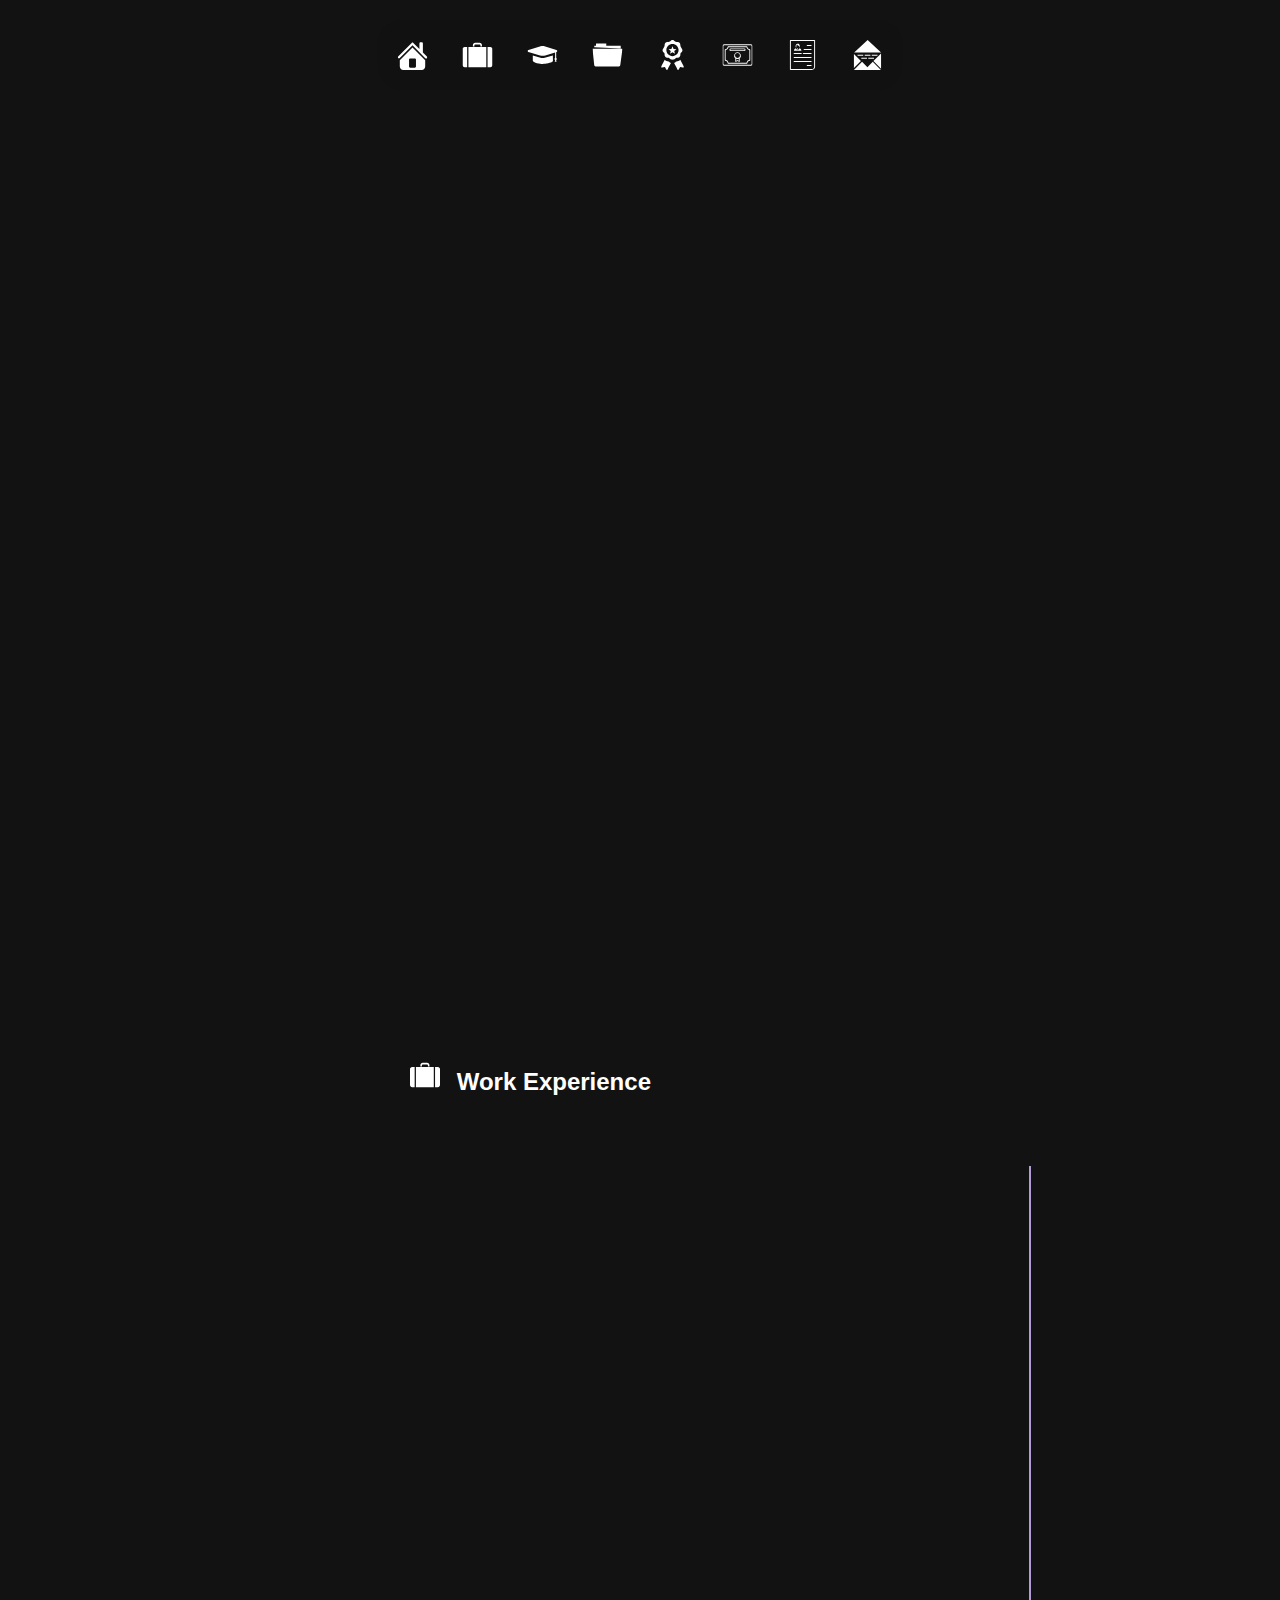
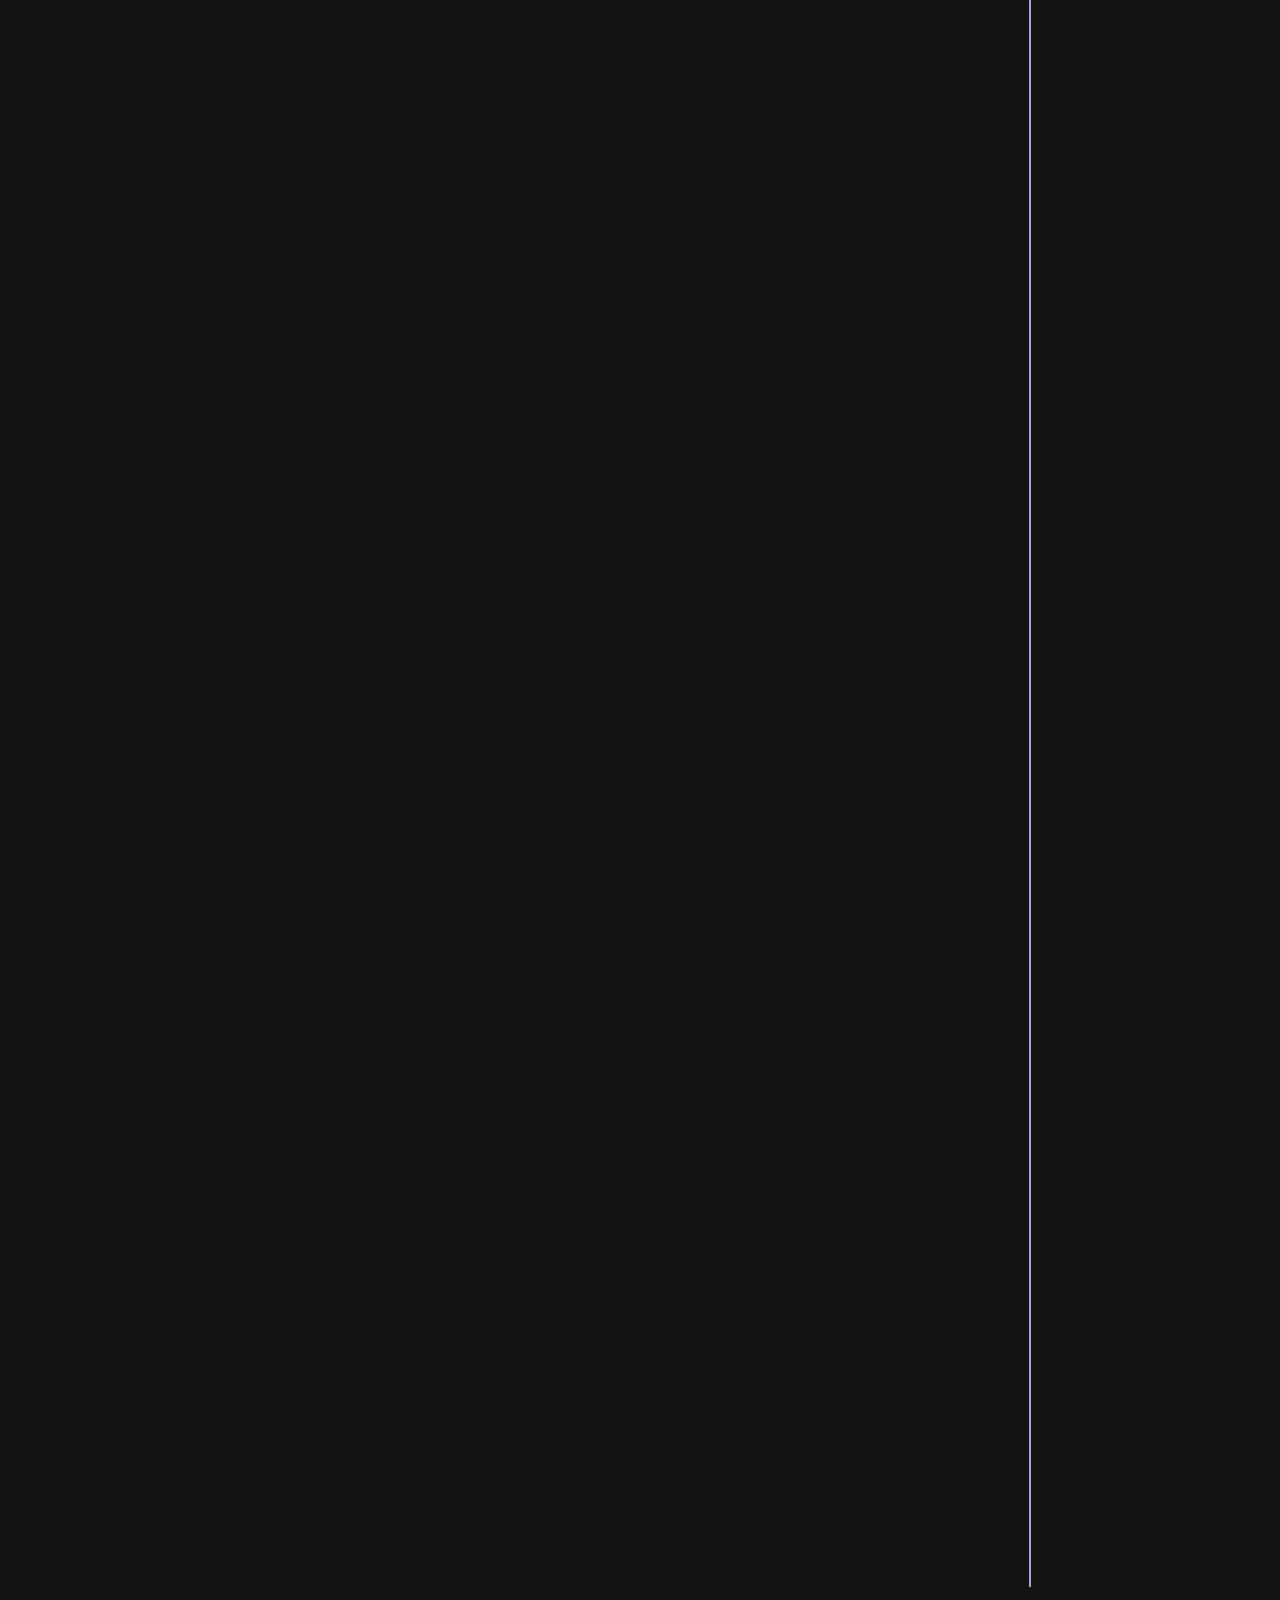
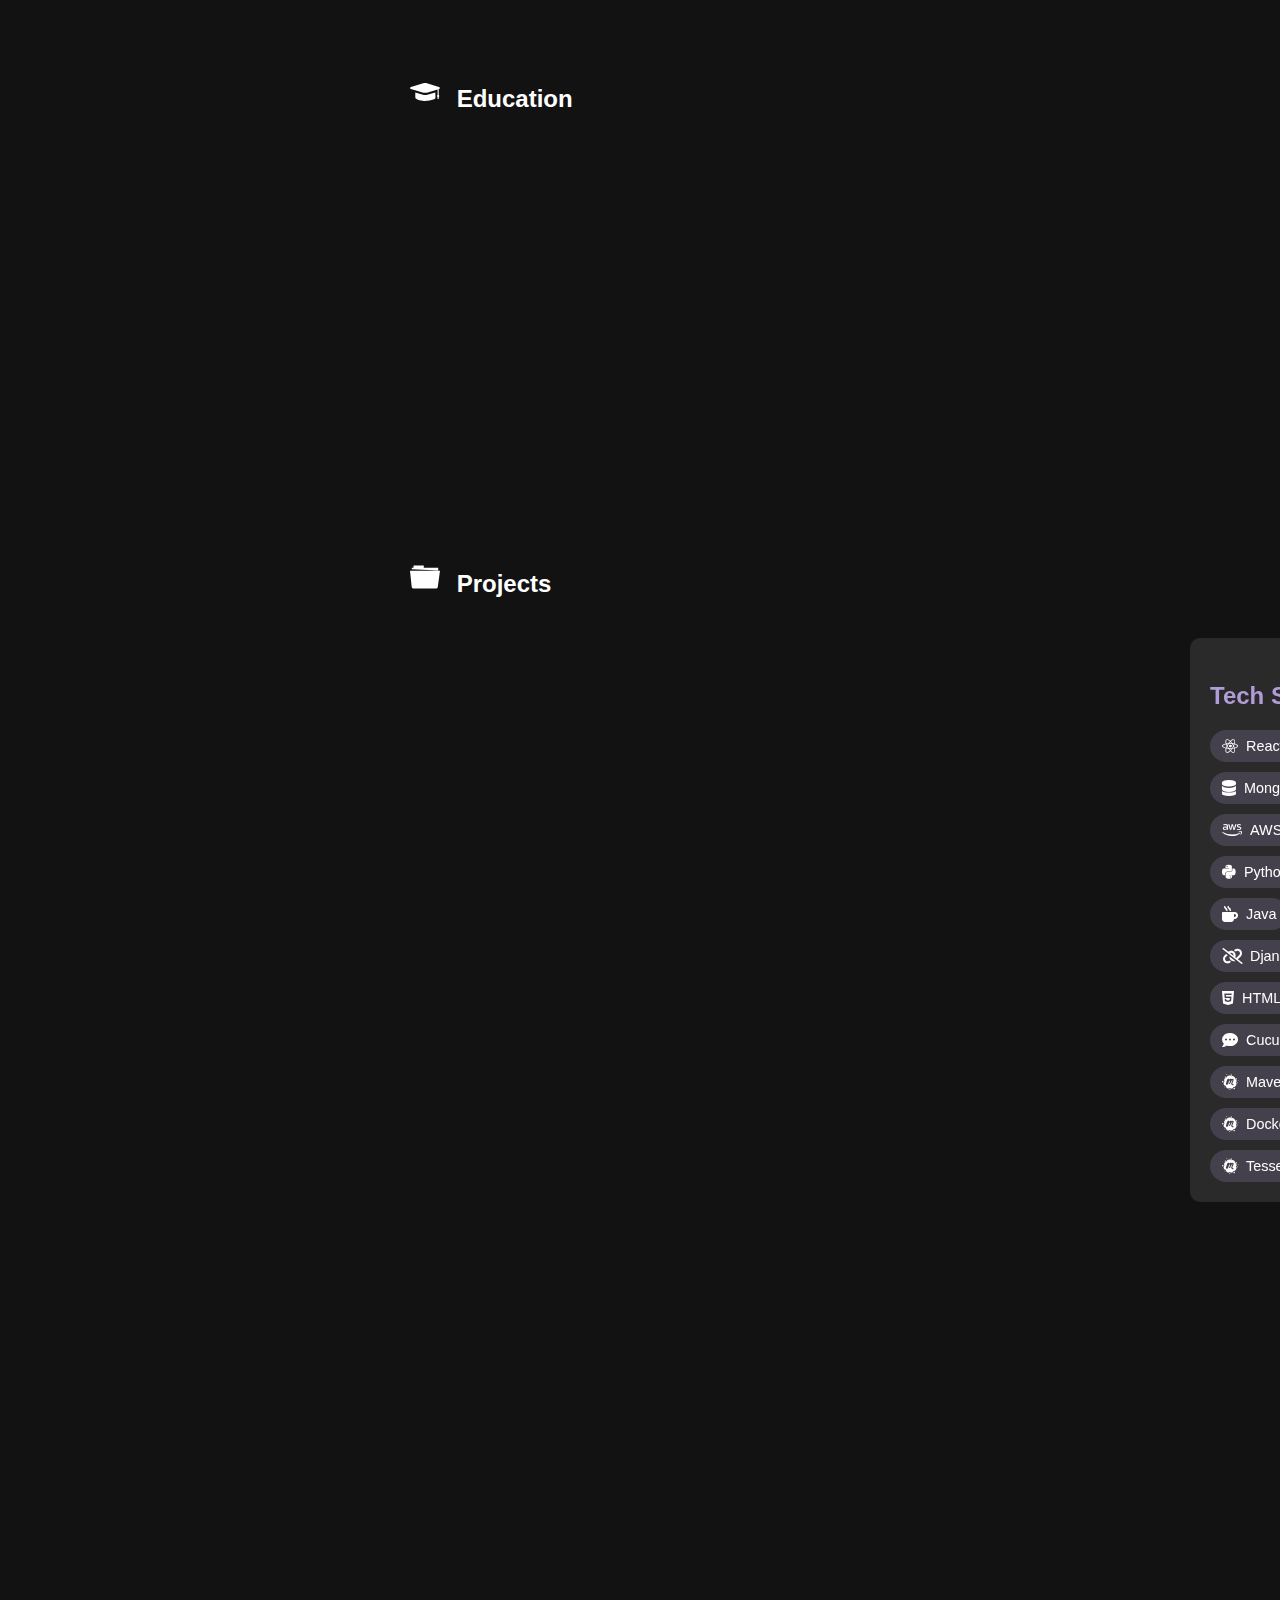
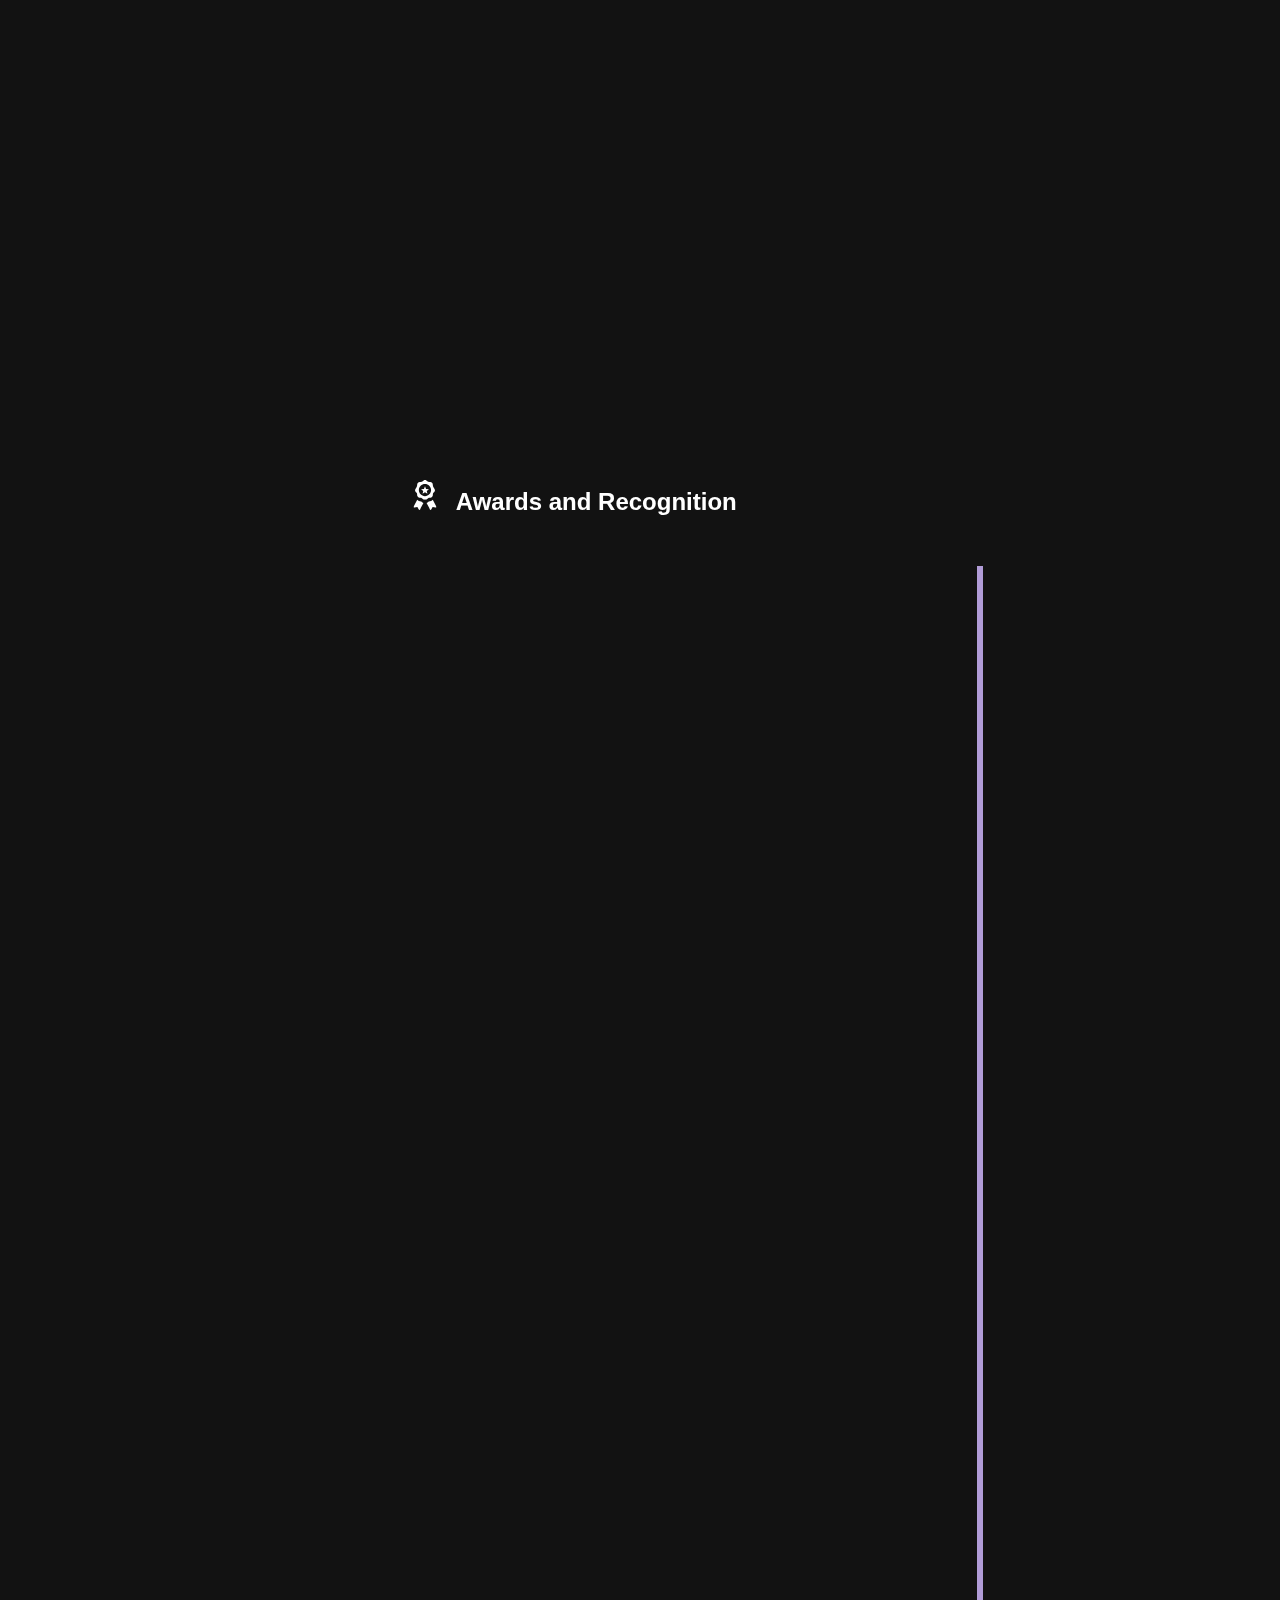
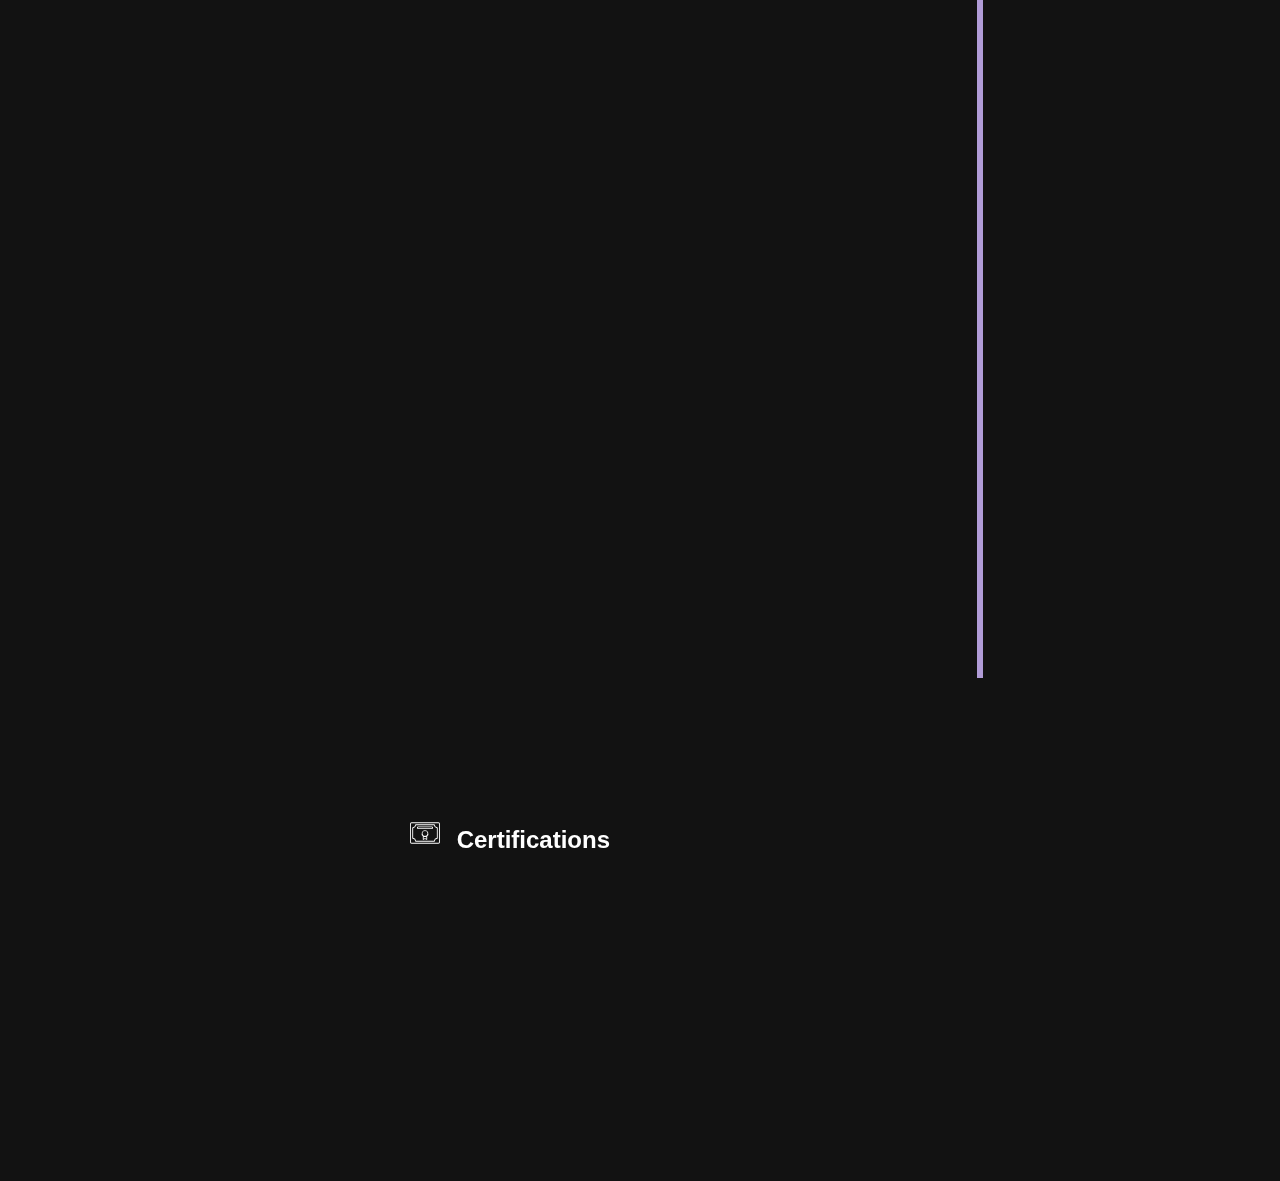
==== commit d7bda645: "Update index.html" ====
--- a/index.html
+++ b/index.html
@@ -110,12 +110,15 @@
         </div>
     </nav>
 
-    <div class="full-page-image" id="fullPageImage">
-        <img src="main-image.jpg" alt="Main Image" class="main-image">
+    <div class="image-card" id="imageCard">
+        <img src="main-image.jpg" alt="Profile Image" class="card-image">
+        <div class="card-text">
+            <h2>Sarah Naik</h2>
+            <p>Results-driven Full Stack Tech Lead with 5 years of experience in software development, system architecture, and team leadership. Adept at designing scalable solutions, driving agile methodologies, and mentoring engineers to achieve high-performance outcomes. Passionate about leveraging cutting-edge technologies to solve complex business problems and drive innovation in software development.</p>
+        </div>
     </div>
 
     <div class="container">
-        <div class="image-card" id="imageCard"></div>
         <div class="content">
             <div class="section" id="work">
                 <h2> <svg version="1.1" id="Layer_1" xmlns="http://www.w3.org/2000/svg"
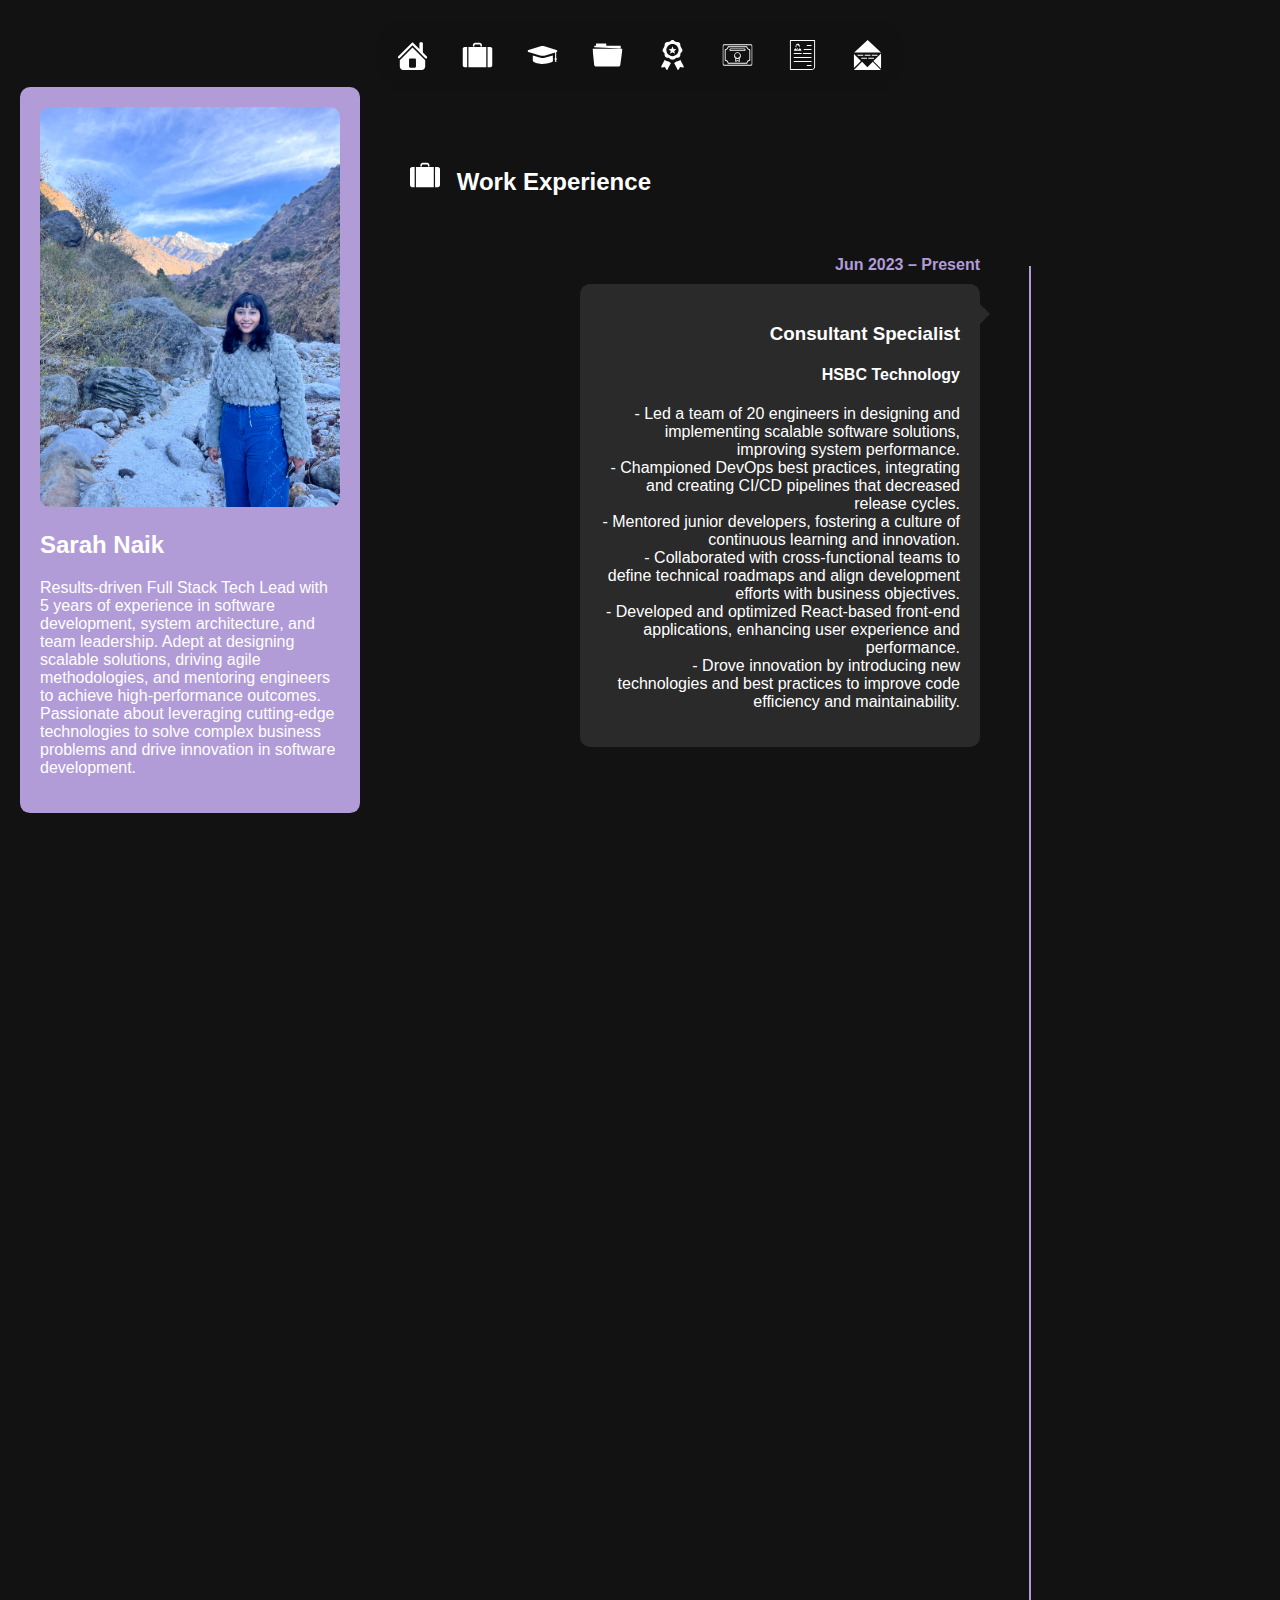
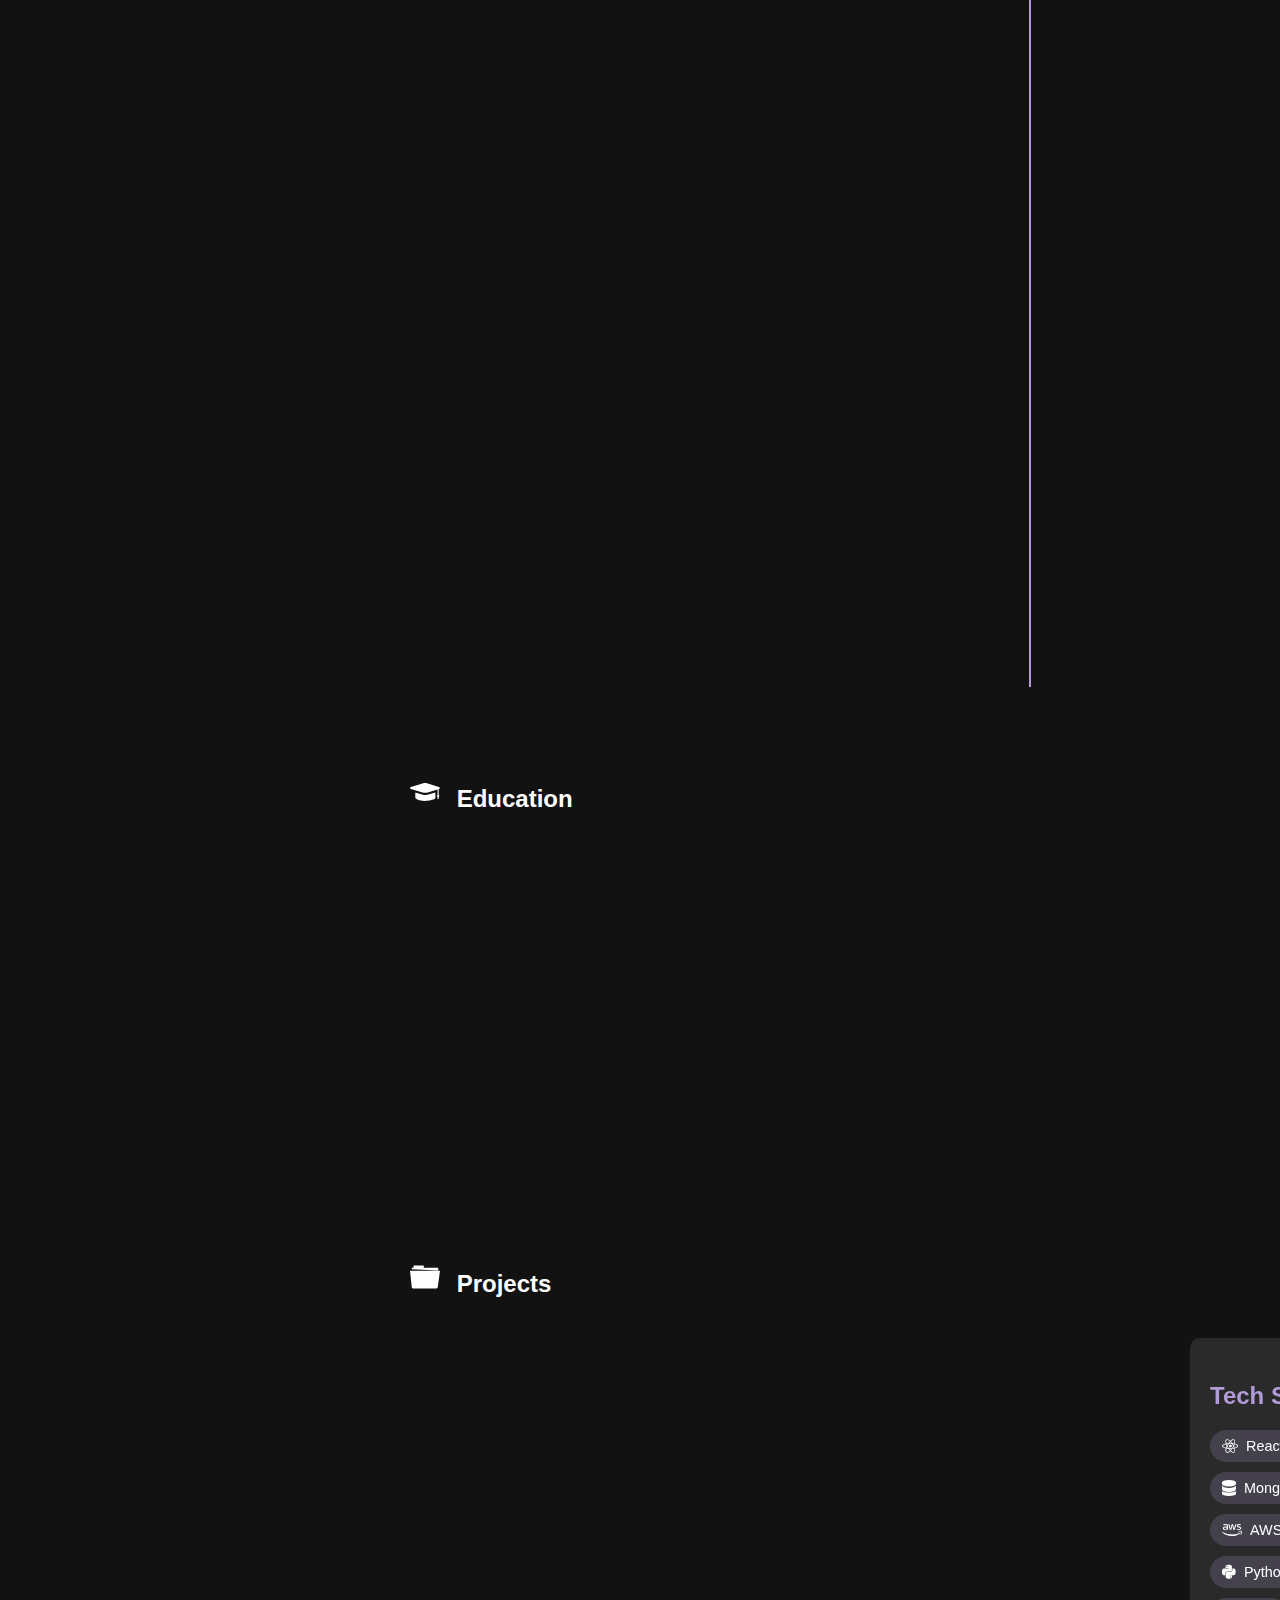
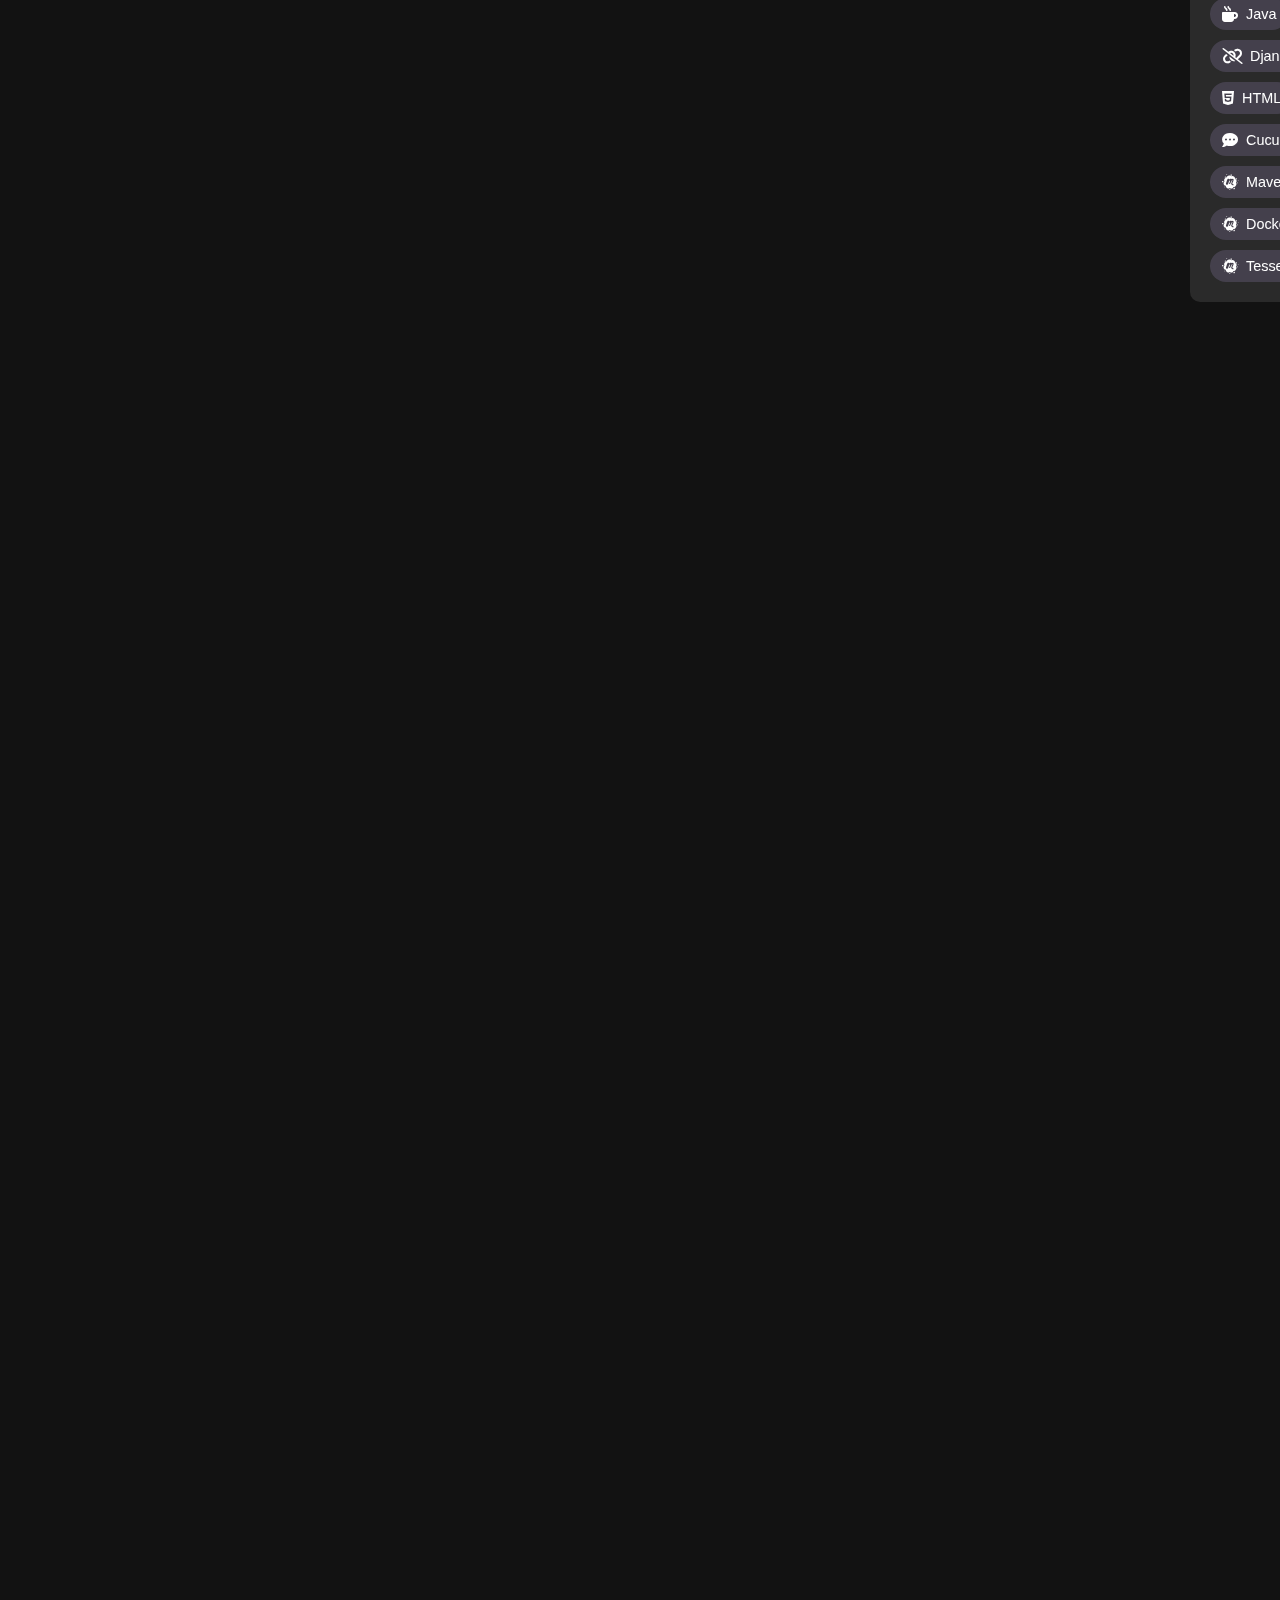
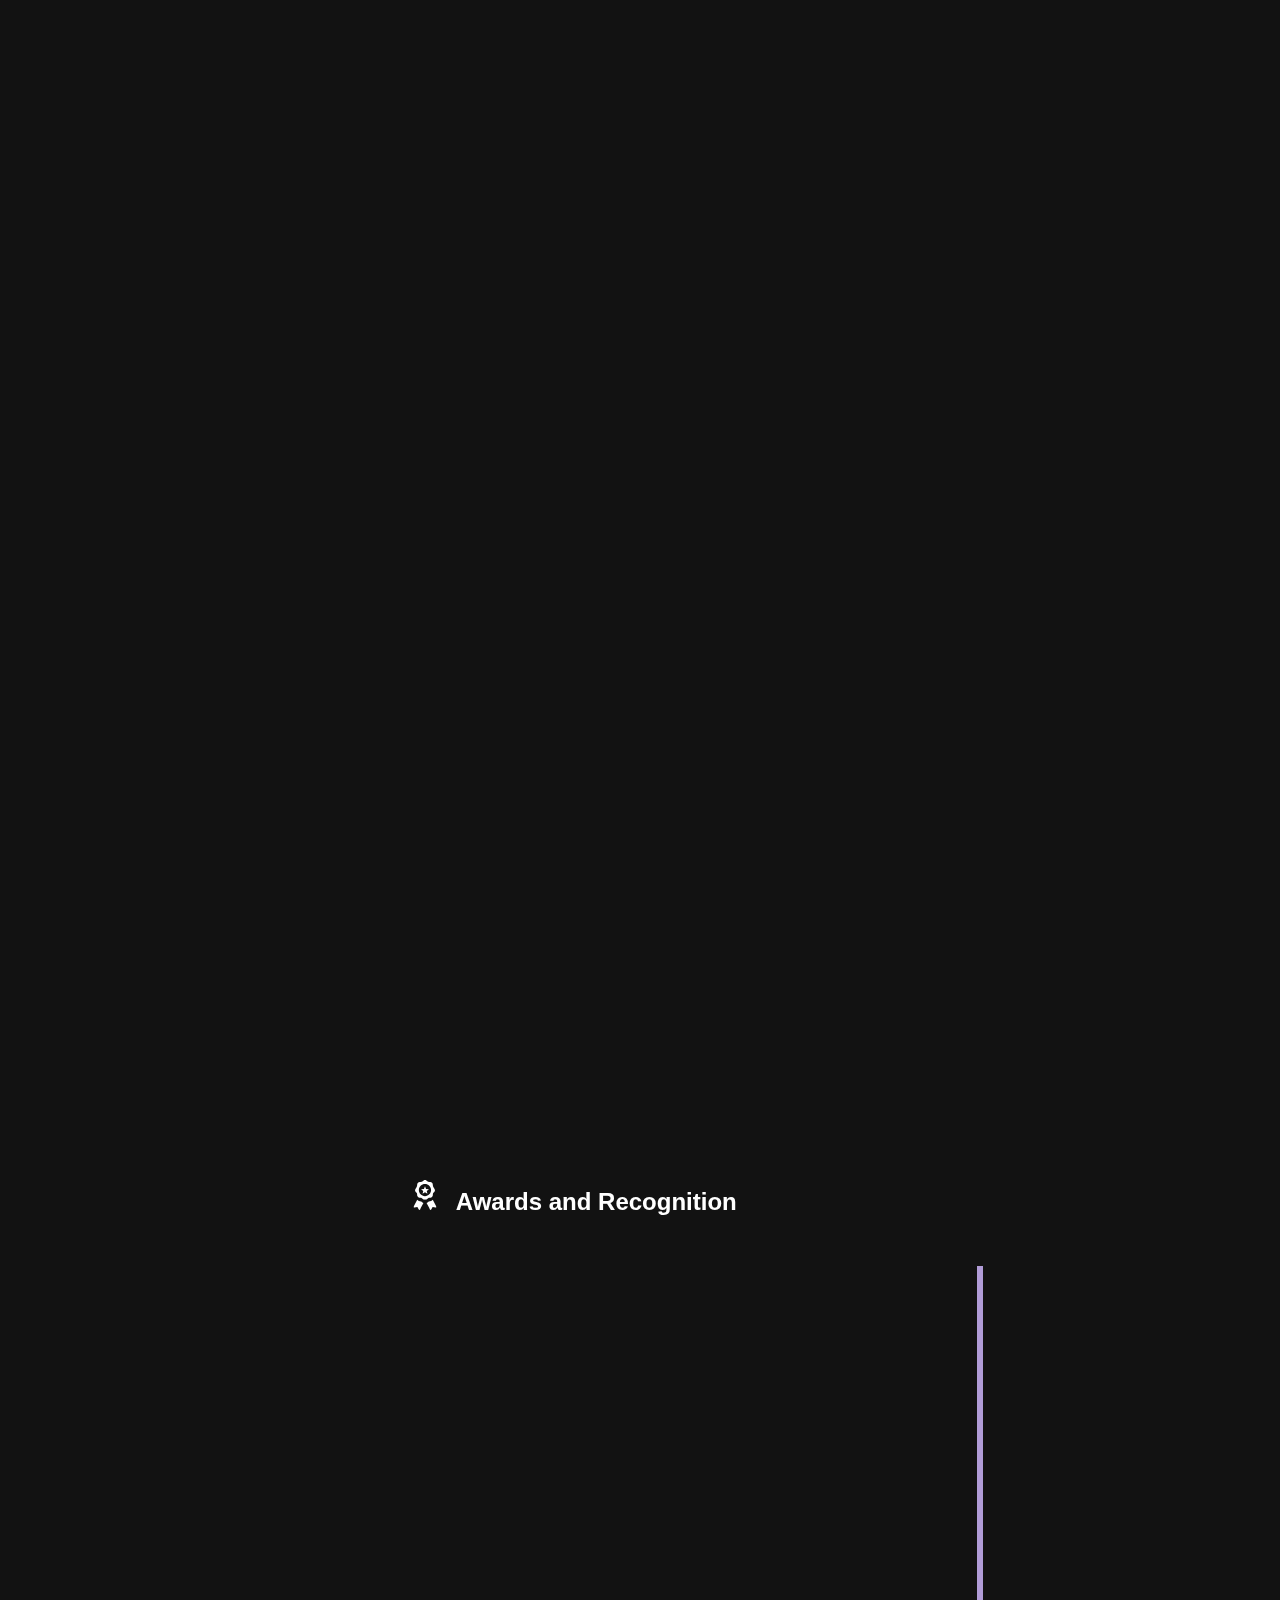
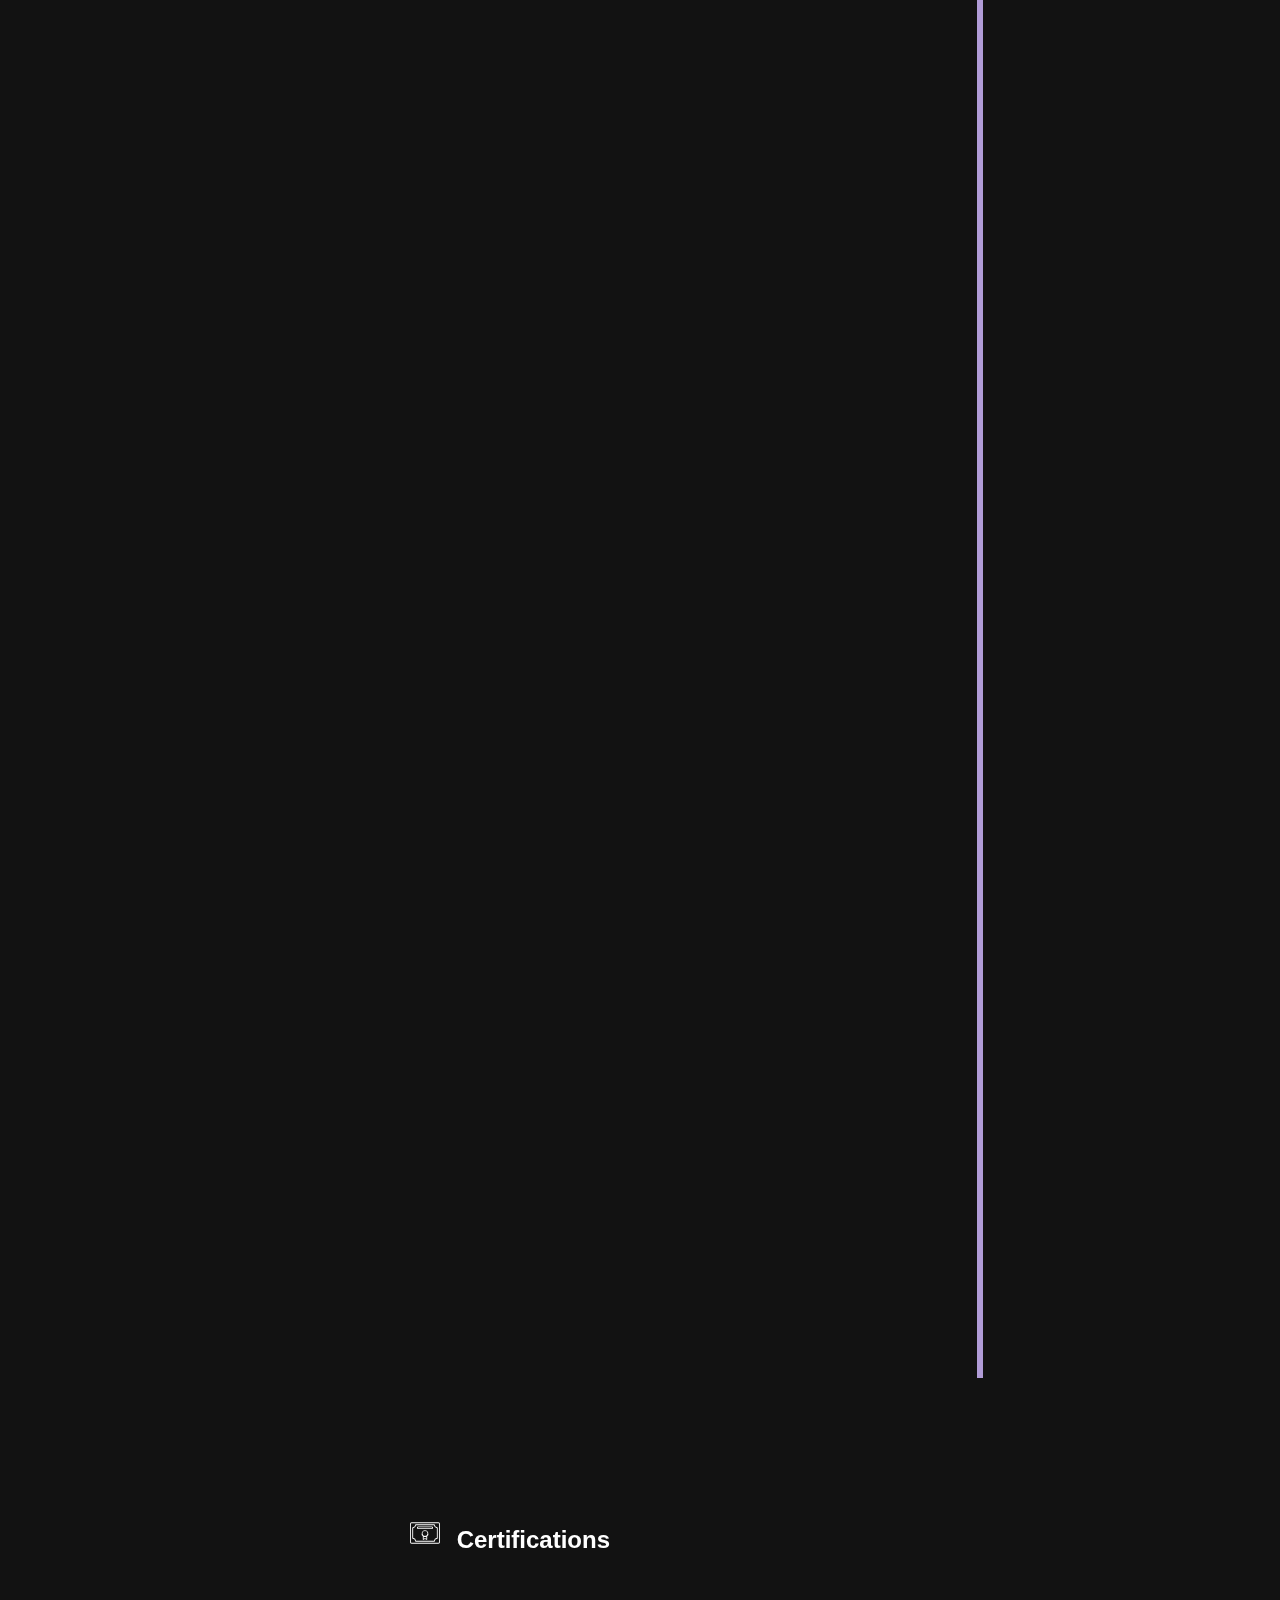
==== commit 20533e96: "Added navbar fix for mobile" ====
--- a/index.html
+++ b/index.html
@@ -13,7 +13,7 @@
 <body>
     <nav class="navbar">
         <div class="nav-links">
-            <a href="#fullPageImage" data-description="Home">
+            <a href="#imageCard" data-description="Home">
                 <svg xmlns="http://www.w3.org/2000/svg" x="0px" y="0px" width="100" height="100" viewBox="0 0 26 26">
                     <path
                         d="M 20 2.03125 C 19.449219 2.03125 19 2.480469 19 3.03125 L 19 7.8125 L 13.71875 2.53125 C 13.328125 2.140625 12.671875 2.140625 12.28125 2.53125 L 0.5625 14.28125 C 0.171875 14.671875 0.171875 15.296875 0.5625 15.6875 C 0.953125 16.078125 1.578125 16.078125 1.96875 15.6875 L 13 4.65625 L 24.0625 15.71875 C 24.257813 15.914063 24.523438 16.03125 24.78125 16.03125 C 25.039063 16.03125 25.273438 15.914063 25.46875 15.71875 C 25.859375 15.328125 25.859375 14.703125 25.46875 14.3125 L 22 10.84375 L 22 3.03125 C 22 2.480469 21.550781 2.03125 21 2.03125 Z M 13 6.5 L 2 17.5 L 2 23 C 2 24.65625 3.34375 26 5 26 L 21 26 C 22.65625 26 24 24.65625 24 23 L 24 17.5 Z M 11 16 L 15 16 C 15.550781 16 16 16.449219 16 17 L 16 23 C 16 23.550781 15.550781 24 15 24 L 11 24 C 10.449219 24 10 23.550781 10 23 L 10 17 C 10 16.449219 10.449219 16 11 16 Z">
--- a/styles.css
+++ b/styles.css
@@ -60,26 +60,9 @@
     fill: #ff4081; /* Change to your preferred hover color */
 }
 
-.full-page-image {
-    height: 100vh;
-    overflow: hidden;
-    position: relative;
-    transition: height 0.5s ease;
-}
-
-.main-image {
-    width: 100%;
-    height: 100%;
-    object-fit: cover;
-    transition: all 0.5s ease;
-    position: absolute;
-    top: 0;
-    left: 0;
-}
-
 .container {
     display: flex;
-    margin-top: 100vh; /* Push content below the full-page image */
+    margin-top: 0; /* Remove the 100vh margin */
 }
 
 .image-card {
@@ -88,16 +71,10 @@
     top: 50%;
     transform: translateY(-50%);
     width: 300px;
-    opacity: 0;
-    transition: opacity 0.5s ease;
-    background-color: #B19CD7;
-    padding: 20px;
-    border-radius: 10px;
-    box-shadow: 0 4px 10px rgba(0, 0, 0, 0.5);
+    background: #B19CD7;
+    padding: 20px;
+    border-radius: 10px;
     z-index: 100;
-    display: flex;
-    flex-direction: column; /* Stack image and text vertically */
-    gap: 10px; /* Space between image and text */
 }
 
 .image-card.visible {
@@ -115,8 +92,7 @@
 }
 
 .content {
-    flex: 1;
-    margin-left: 340px; /* Space for the fixed card */
+    margin-left: 340px;
     padding: 20px;
 }
 
@@ -248,6 +224,11 @@
 
 /* Responsive Timeline */
 @media (max-width: 768px) {
+
+    section {
+        padding: 30px 15px;
+    }
+
     .timeline::before {
         left: 20px;
     }
@@ -425,6 +406,18 @@
     display: flex;
     flex-wrap: wrap; /* Allow items to wrap to the next line */
     gap: 10px; /* Space between items */
+}
+
+@media (max-width: 768px) {
+    
+    .projects-container {
+        flex-direction: column;
+    }
+    
+    .tech-stack-container {
+        width: 100%;
+        position: static;
+    }
 }
 
 .tech-item {
@@ -706,3 +699,71 @@
         margin: 10px 0; /* Add spacing between stacked certifications */
     }
 }
+
+@media (max-width: 768px) {
+    body {
+        margin: 0;
+        overflow-x: hidden;
+    }
+
+    .image-card {
+        position: relative;
+        top: 0;
+        left: 0;
+        width: 80%;
+        height: 90%;
+        margin: 5%;
+        background: #B19CD7;
+        display: flex;
+        flex-direction: column;
+        justify-content: center;
+        align-items: center;
+        transition: transform 0.3s ease, opacity 0.3s ease;
+        transform: translateY(0%);
+    }
+
+    .image-card.hidden {
+        transform: translateY(-100%);
+        opacity: 0;
+    }
+
+    .container {
+        margin-top: 100vh; /* Push content below the imageCard */
+    }
+}
+
+@media (max-width: 768px) {
+    body {
+        margin: 0;
+        overflow-x: hidden;
+    }
+
+    .navbar {
+        position: fixed;
+        top: 10px; /* Adjust position for smaller screens */
+        left: 50%;
+        transform: translateX(-123%);
+        z-index: 1000;
+        background-color: rgba(18, 18, 18, 0.8);
+        padding: 5px; /* Reduce padding */
+        border-radius: 15px; /* Smaller border radius */
+    }
+
+    .nav-links {
+        gap: 10px; /* Reduce spacing between links */
+    }
+
+    .navbar svg {
+        width: 20px; /* Smaller icons */
+        height: 20px;
+    }
+
+    .navbar a {
+        width: 40px; /* Smaller clickable area */
+        height: 40px;
+    }
+
+    .navbar a:hover {
+        background-color: #050505;
+    }
+}
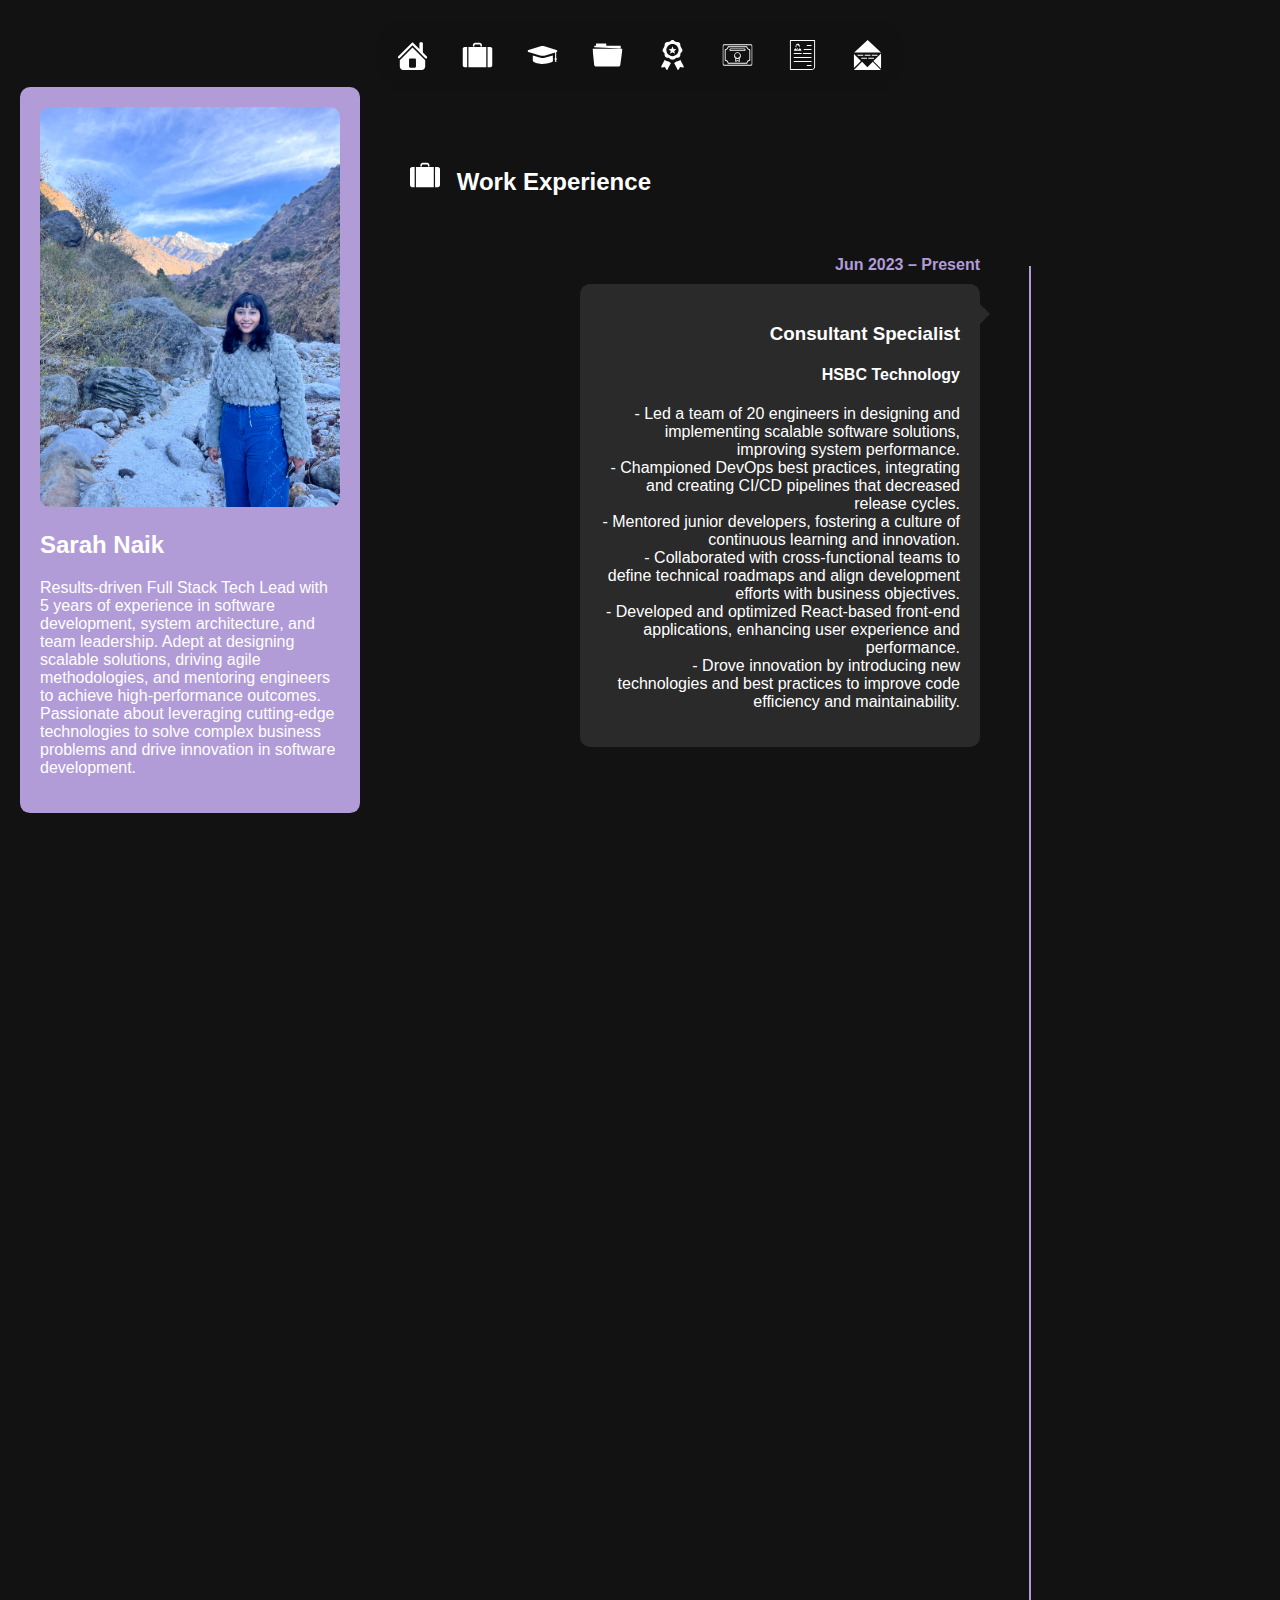
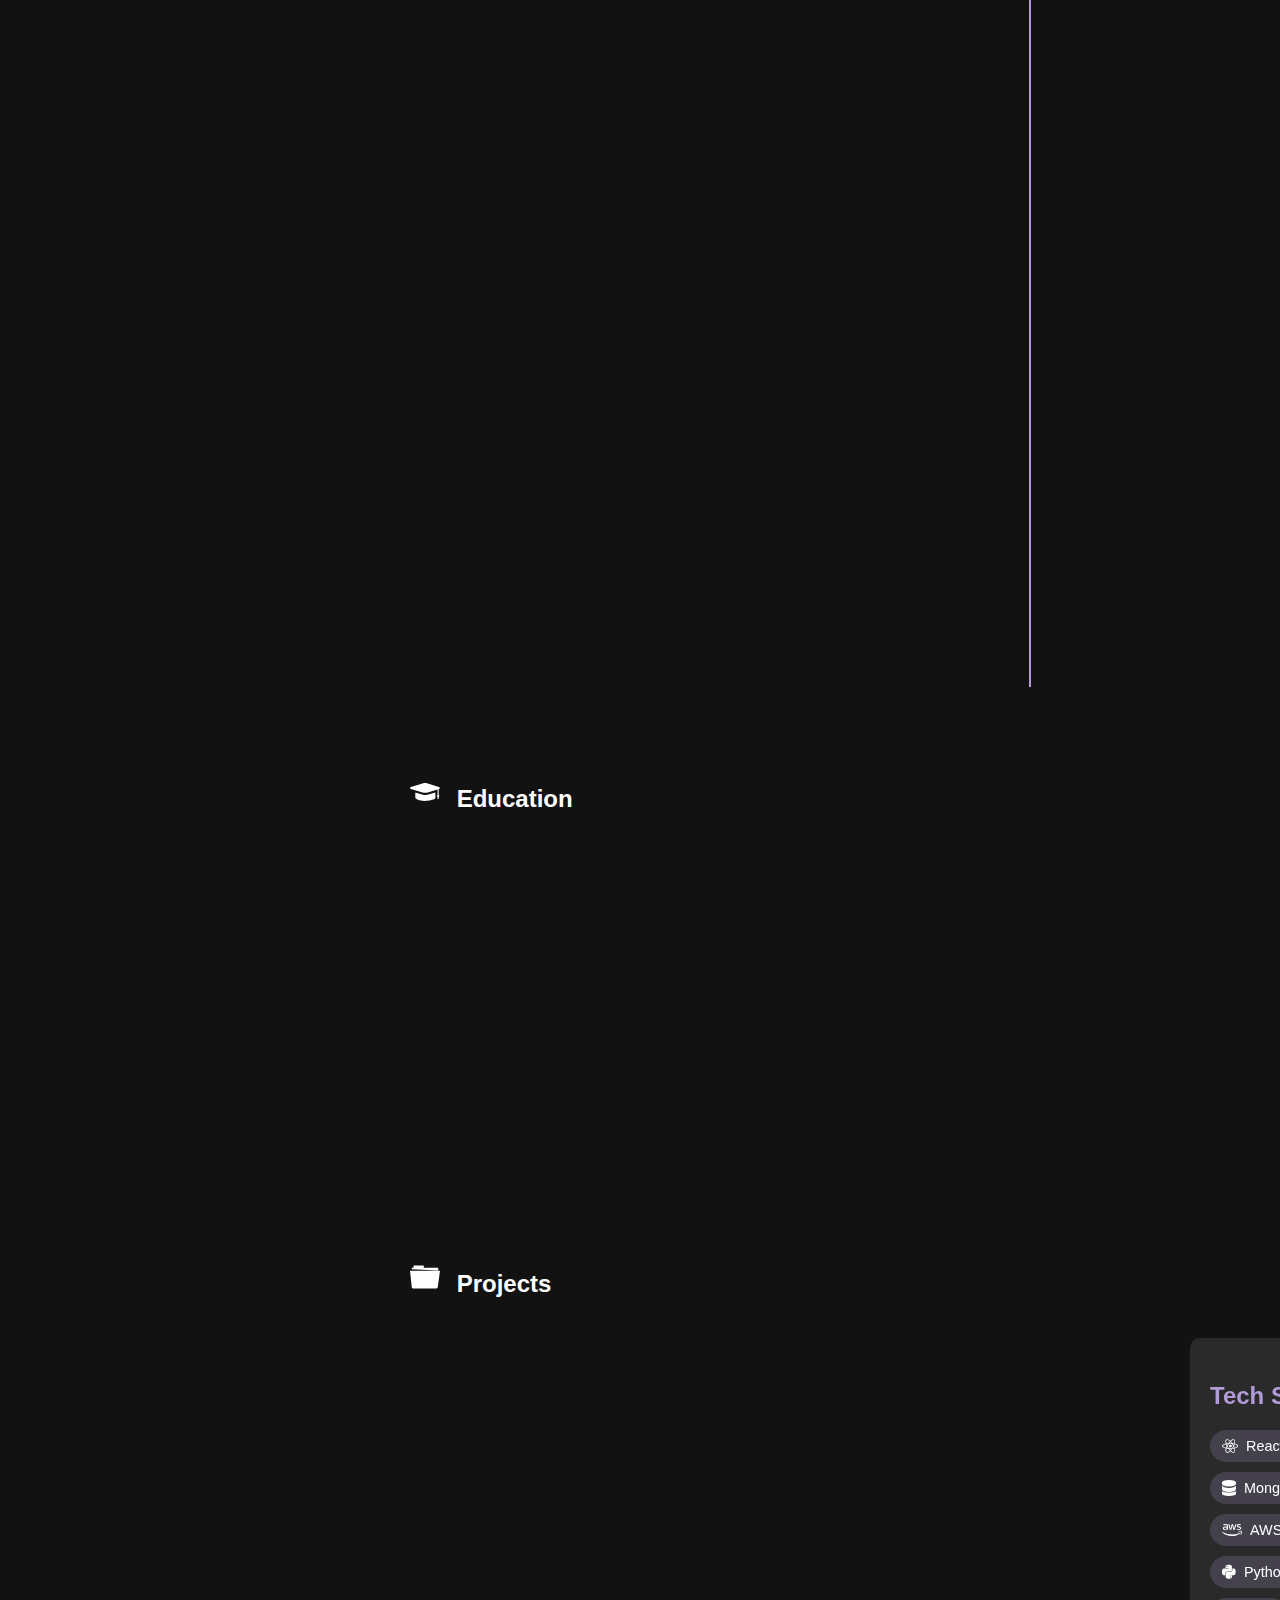
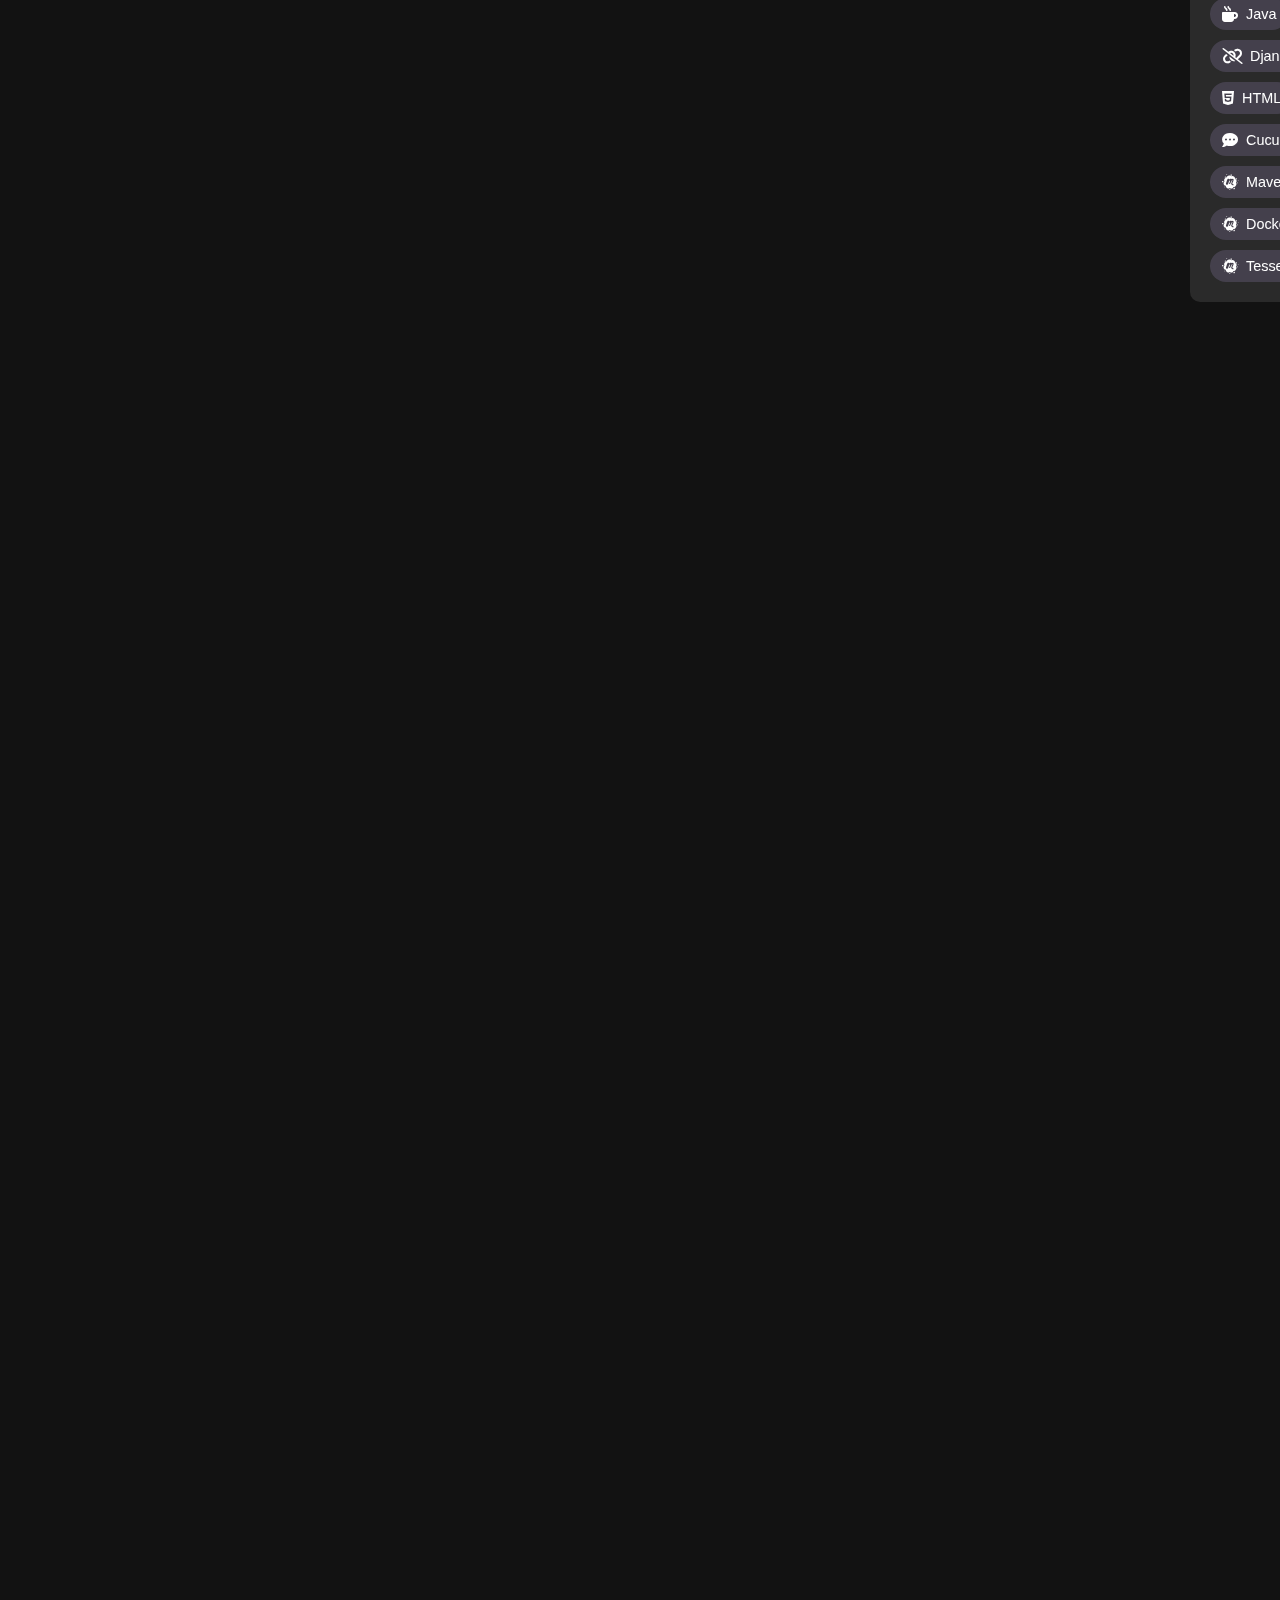
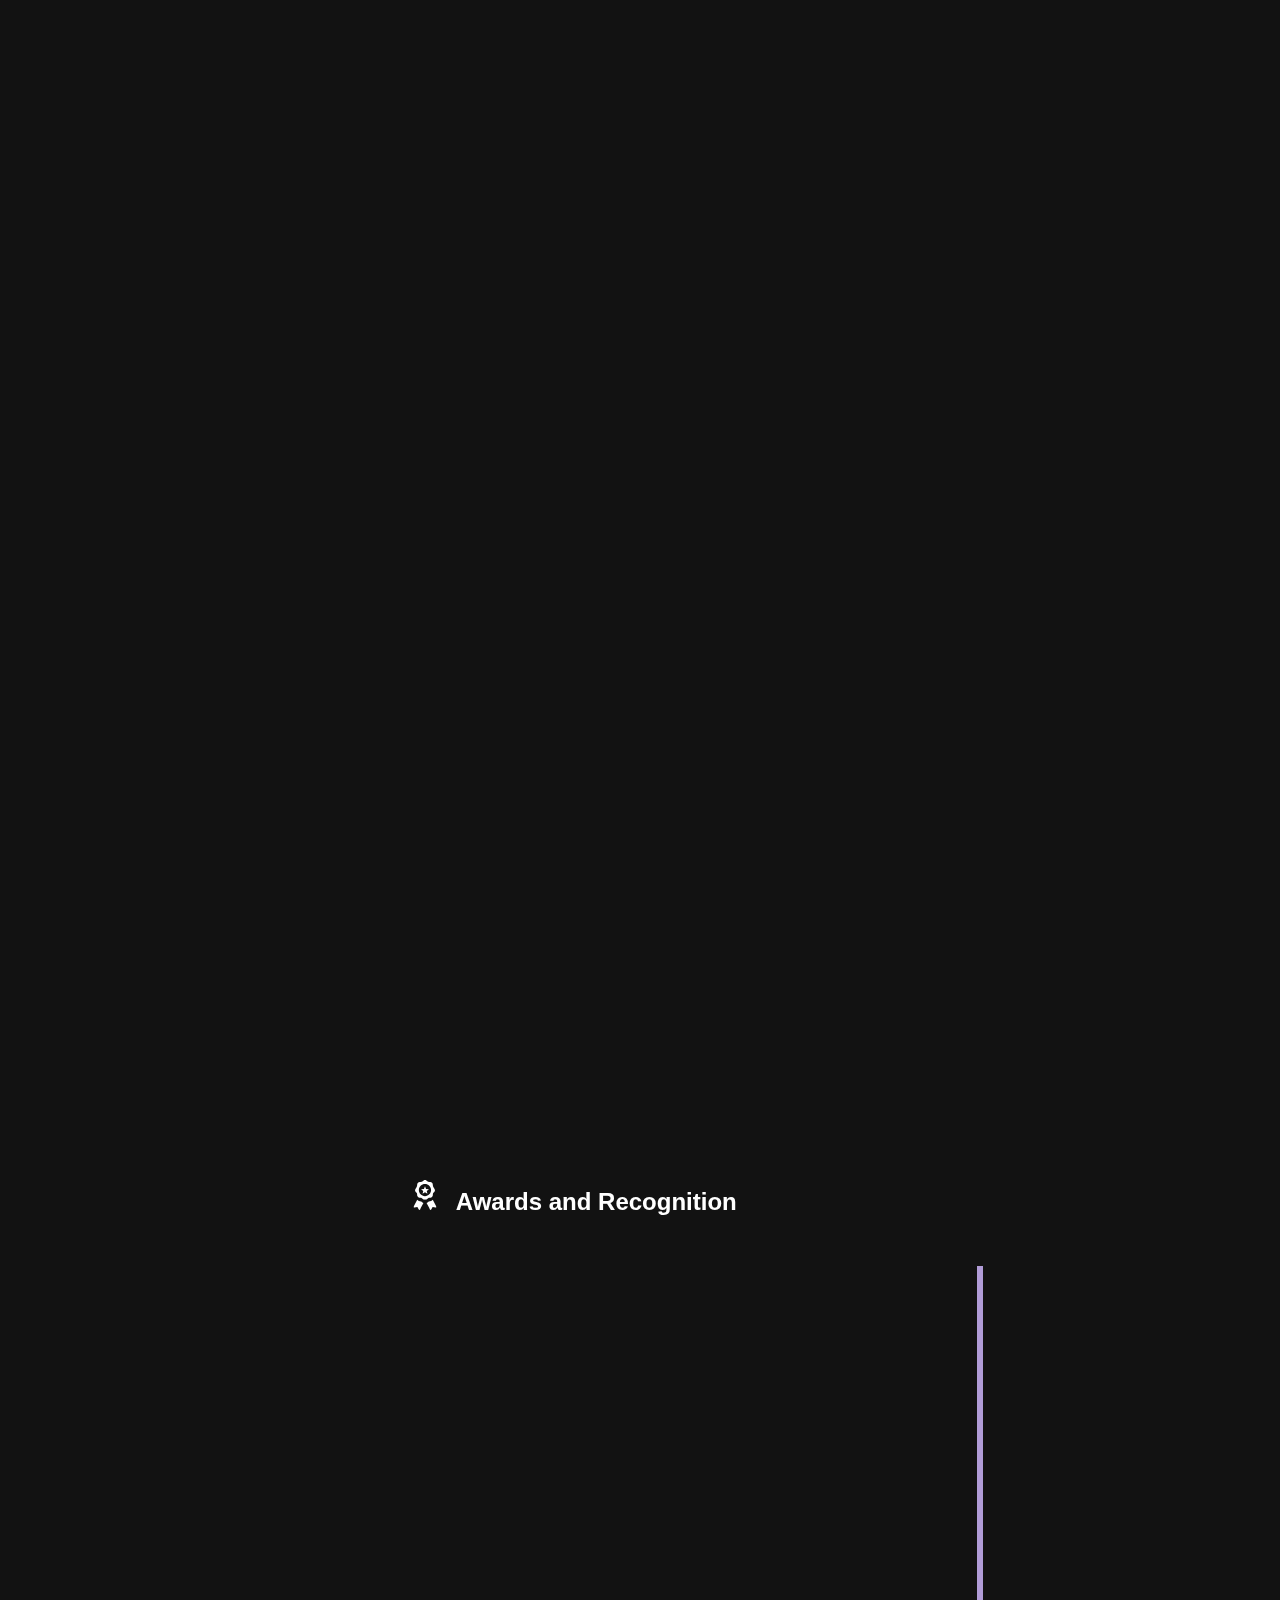
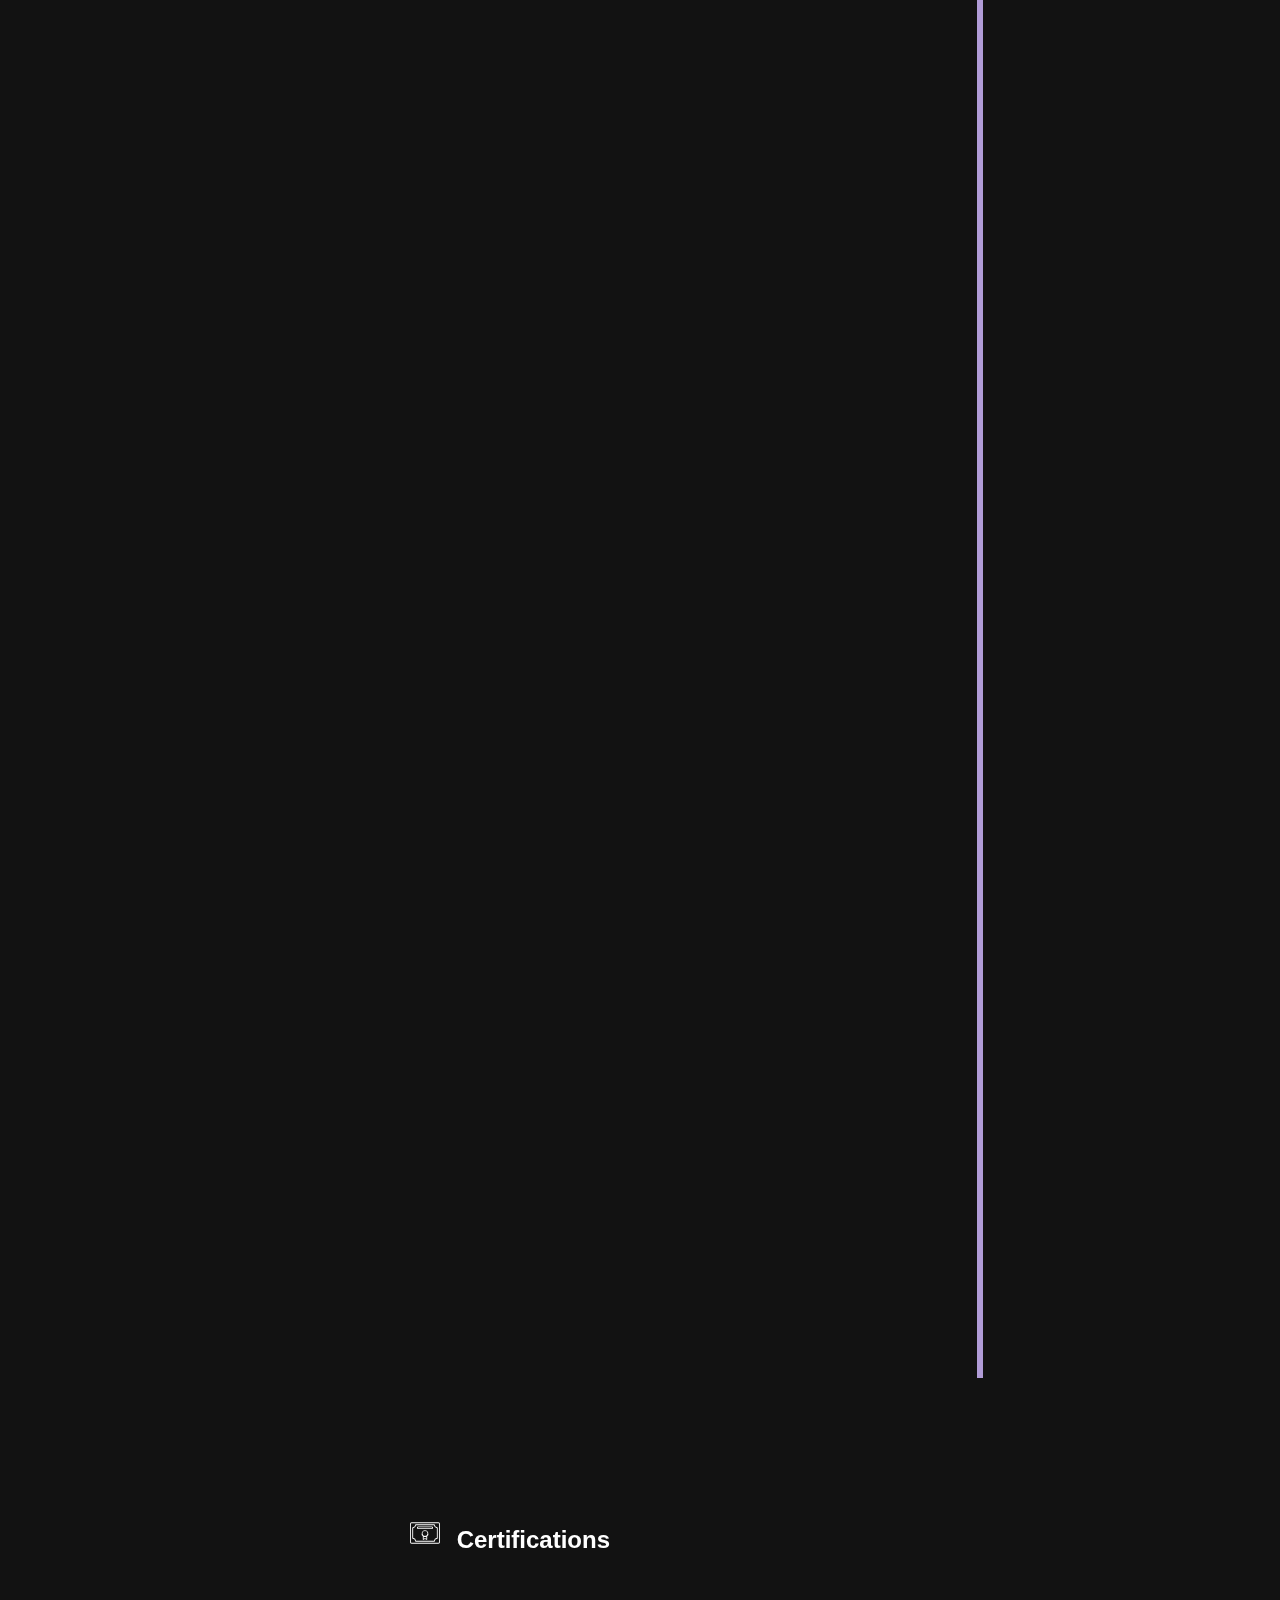
==== commit 124f177a: "Added some fixes for timelene and image card scroll" ====
--- a/index.html
+++ b/index.html
@@ -701,7 +701,7 @@
                         <div class="certification-container">
                             <div class="certification-content">
                                 <h2>2020</h2>
-                                <p>AWS Certified Solutions Architect - Associate</p>
+                                <p>Amazon Web Services Certified Solutions Architect - Associate</p>
                             </div>
                         </div>
                         <div class="certification-container">
--- a/styles.css
+++ b/styles.css
@@ -229,25 +229,63 @@
         padding: 30px 15px;
     }
 
+    .timeline {
+        position: relative;
+        margin: 20px 0;
+        padding: 0;
+    }
+
     .timeline::before {
-        left: 20px;
+        content: '';
+        position: absolute;
+        top: 0;
+        left: 20px; /* Align the timeline line to the left */
+        width: 2px;
+        height: 100%;
+        background-color: #B19CD7; /* Timeline line color */
+        z-index: -1; /* Ensure the line is behind the content */
     }
 
     .timeline-item {
-        width: 100%;
-        padding-left: 70px;
-        padding-right: 25px;
-        text-align: left !important;
-    }
-
-    .timeline-item:nth-child(even) {
+        width: 100%; /* Make all items take full width */
+        text-align: left; /* Align text to the left */
+        position: relative;
+    }
+
+    .timeline-item:nth-child(odd) {
         left: 0;
+        text-align: left;
+        padding-right: 0px; /* Increase padding to avoid overlap */
+    }
+
+    .timeline-item::before {
+        content: '';
+        position: absolute;
+        top: 20px;
+        left: 10px; /* Align the marker to the left */
+        width: 10px;
+        height: 10px;
+        background-color: #B19CD7; /* Marker color */
+        border-radius: 50%;
+    }
+
+    .timeline-item::after {
+        display: none; /* Remove the additional line */
+    }
+
+    .timeline-content {
+        margin-left: 40px; /* Add margin to separate content from the marker */
+        background-color: rgba(255, 255, 255, 0.1); /* Content background */
+        padding: 20px;
+        border-radius: 10px;
     }
 
     .timeline-content::before {
-        left: 60px;
-        border-width: 10px 10px 10px 0;
-        border-color: transparent rgba(255, 255, 255, 0.1) transparent transparent;
+        display: none; /* Remove the arrow for all items */
+    }
+
+    .timeline-date {
+        margin-left: 50px;
     }
 }
 
@@ -710,7 +748,7 @@
         position: relative;
         top: 0;
         left: 0;
-        width: 80%;
+        width: 90%;
         height: 90%;
         margin: 5%;
         background: #B19CD7;
@@ -722,13 +760,21 @@
         transform: translateY(0%);
     }
 
-    .image-card.hidden {
-        transform: translateY(-100%);
-        opacity: 0;
-    }
-
     .container {
-        margin-top: 100vh; /* Push content below the imageCard */
+        position: relative;
+        z-index: 1; /* Ensure it appears below the imageCard */
+    }
+
+    .section {
+        margin: 20px; /* Add spacing for sections */
+        padding: 20px;
+        background: rgba(255, 255, 255, 0.1); /* Optional: Add a background for better visibility */
+        border-radius: 10px;
+    }
+
+    .content {
+        margin-left: 0; /* Reset margin for smaller screens */
+        padding: 10px; /* Adjust padding */
     }
 }
 
@@ -742,7 +788,7 @@
         position: fixed;
         top: 10px; /* Adjust position for smaller screens */
         left: 50%;
-        transform: translateX(-123%);
+        transform: translateX(-50%);
         z-index: 1000;
         background-color: rgba(18, 18, 18, 0.8);
         padding: 5px; /* Reduce padding */
@@ -767,3 +813,16 @@
         background-color: #050505;
     }
 }
+
+@media (max-width: 768px) {
+    html, body {
+        overflow-x: hidden; /* Disable horizontal scrolling */
+        width: 100%; /* Ensure the width is constrained to the viewport */
+    }
+
+    /* Ensure all elements fit within the viewport */
+    * {
+        max-width: 100%;
+        box-sizing: border-box; /* Include padding and border in element width */
+    }
+}
